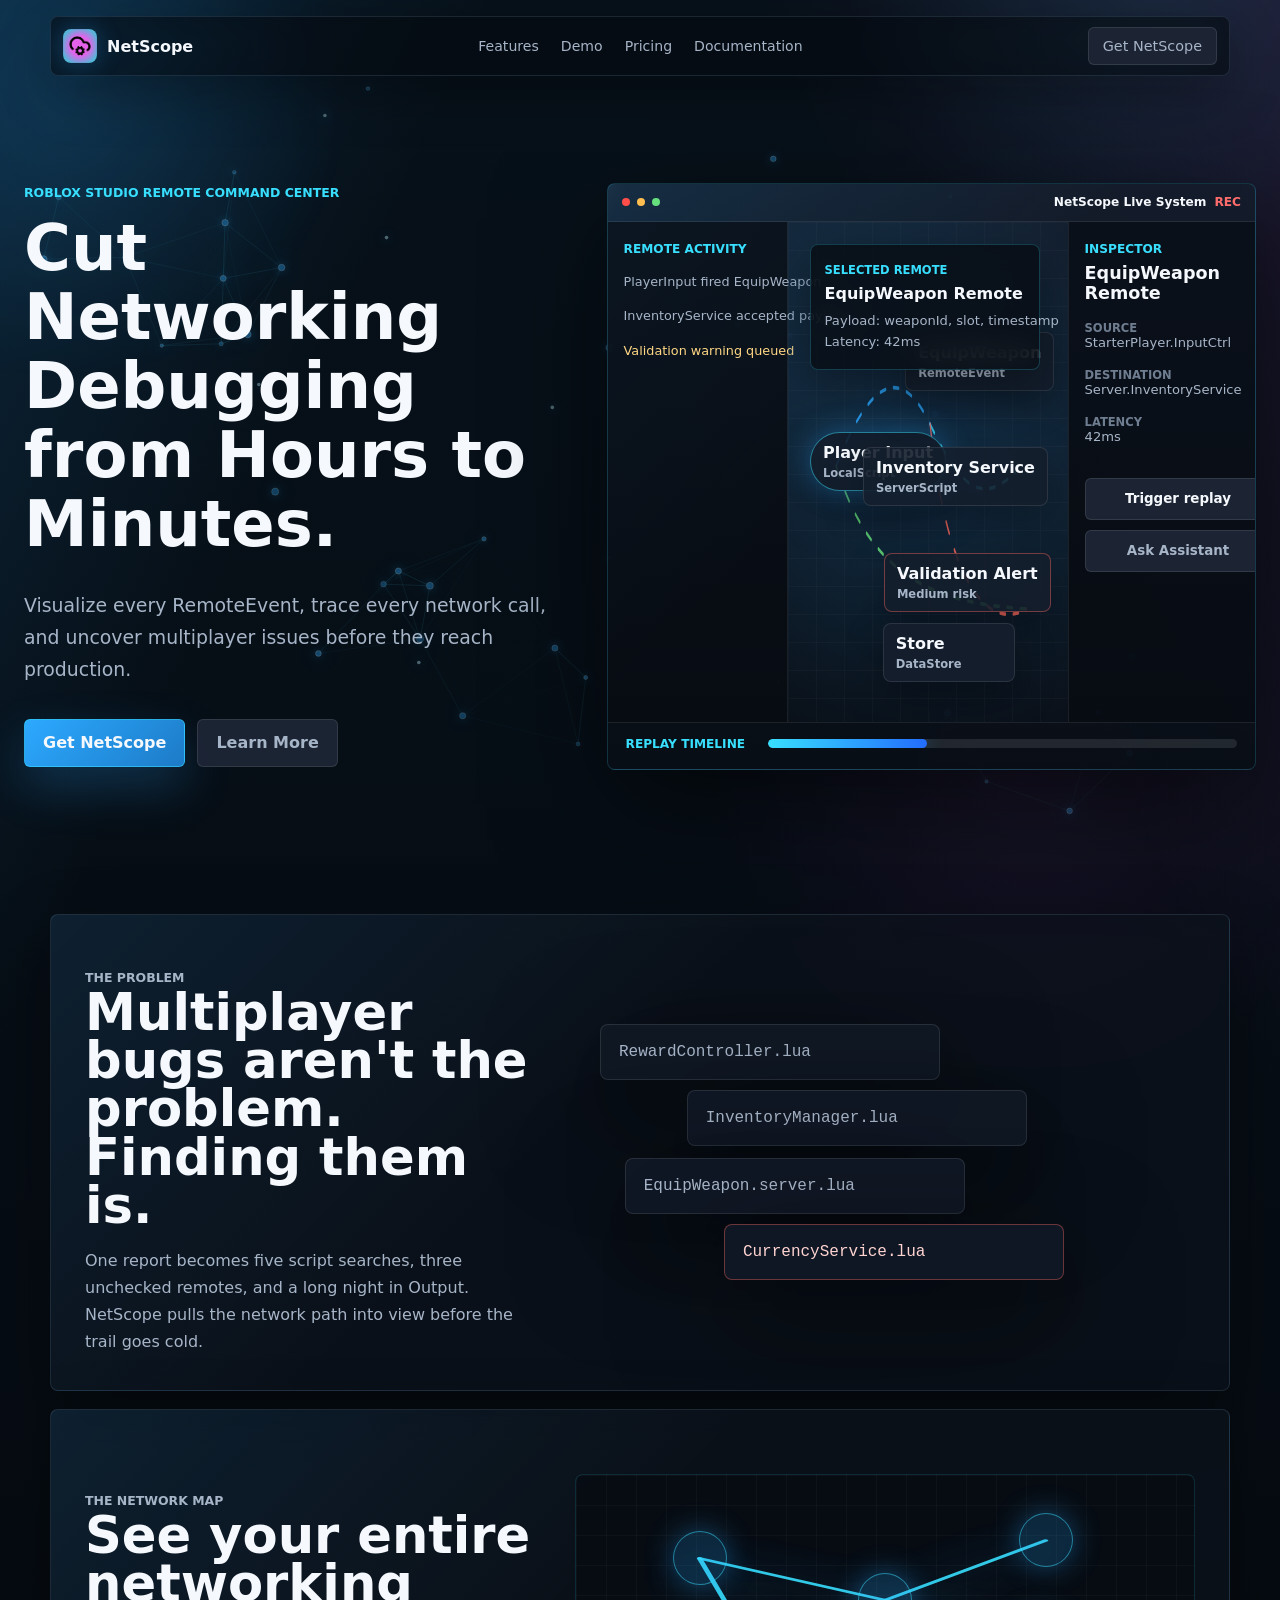
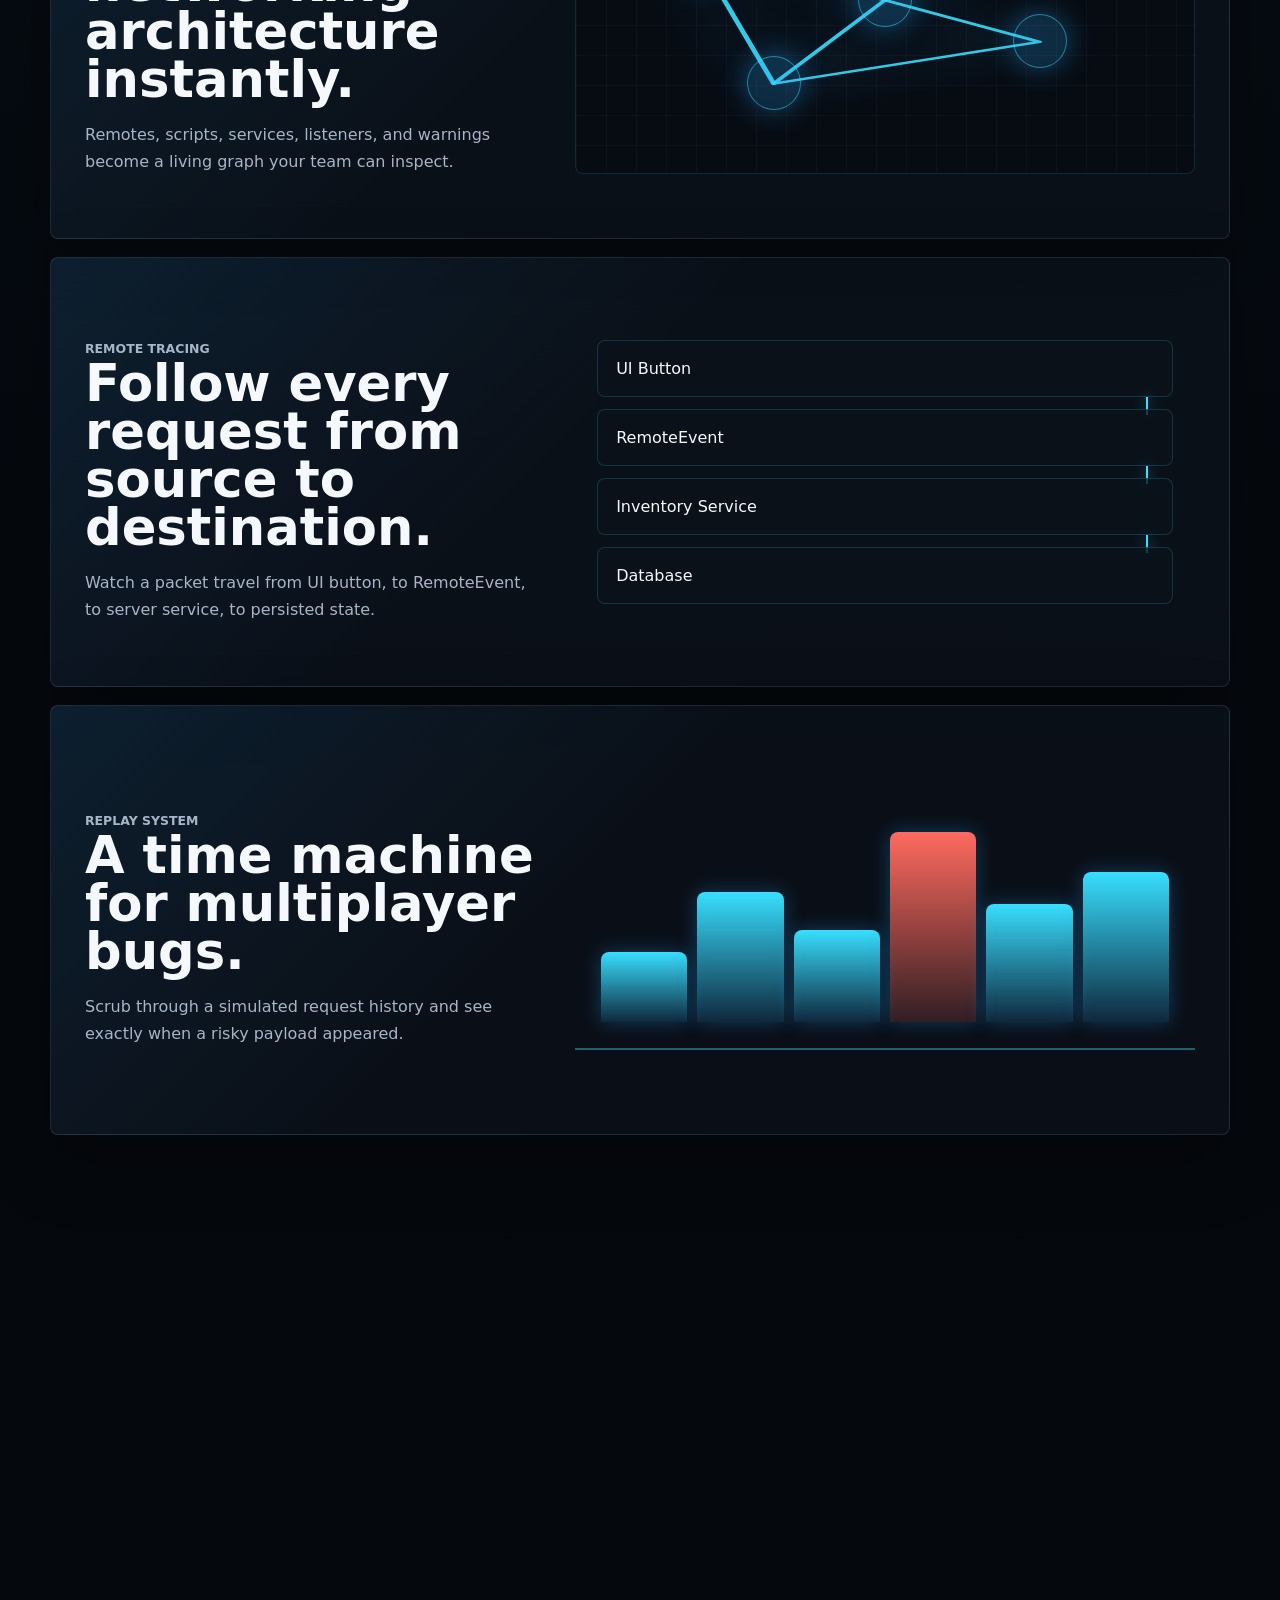
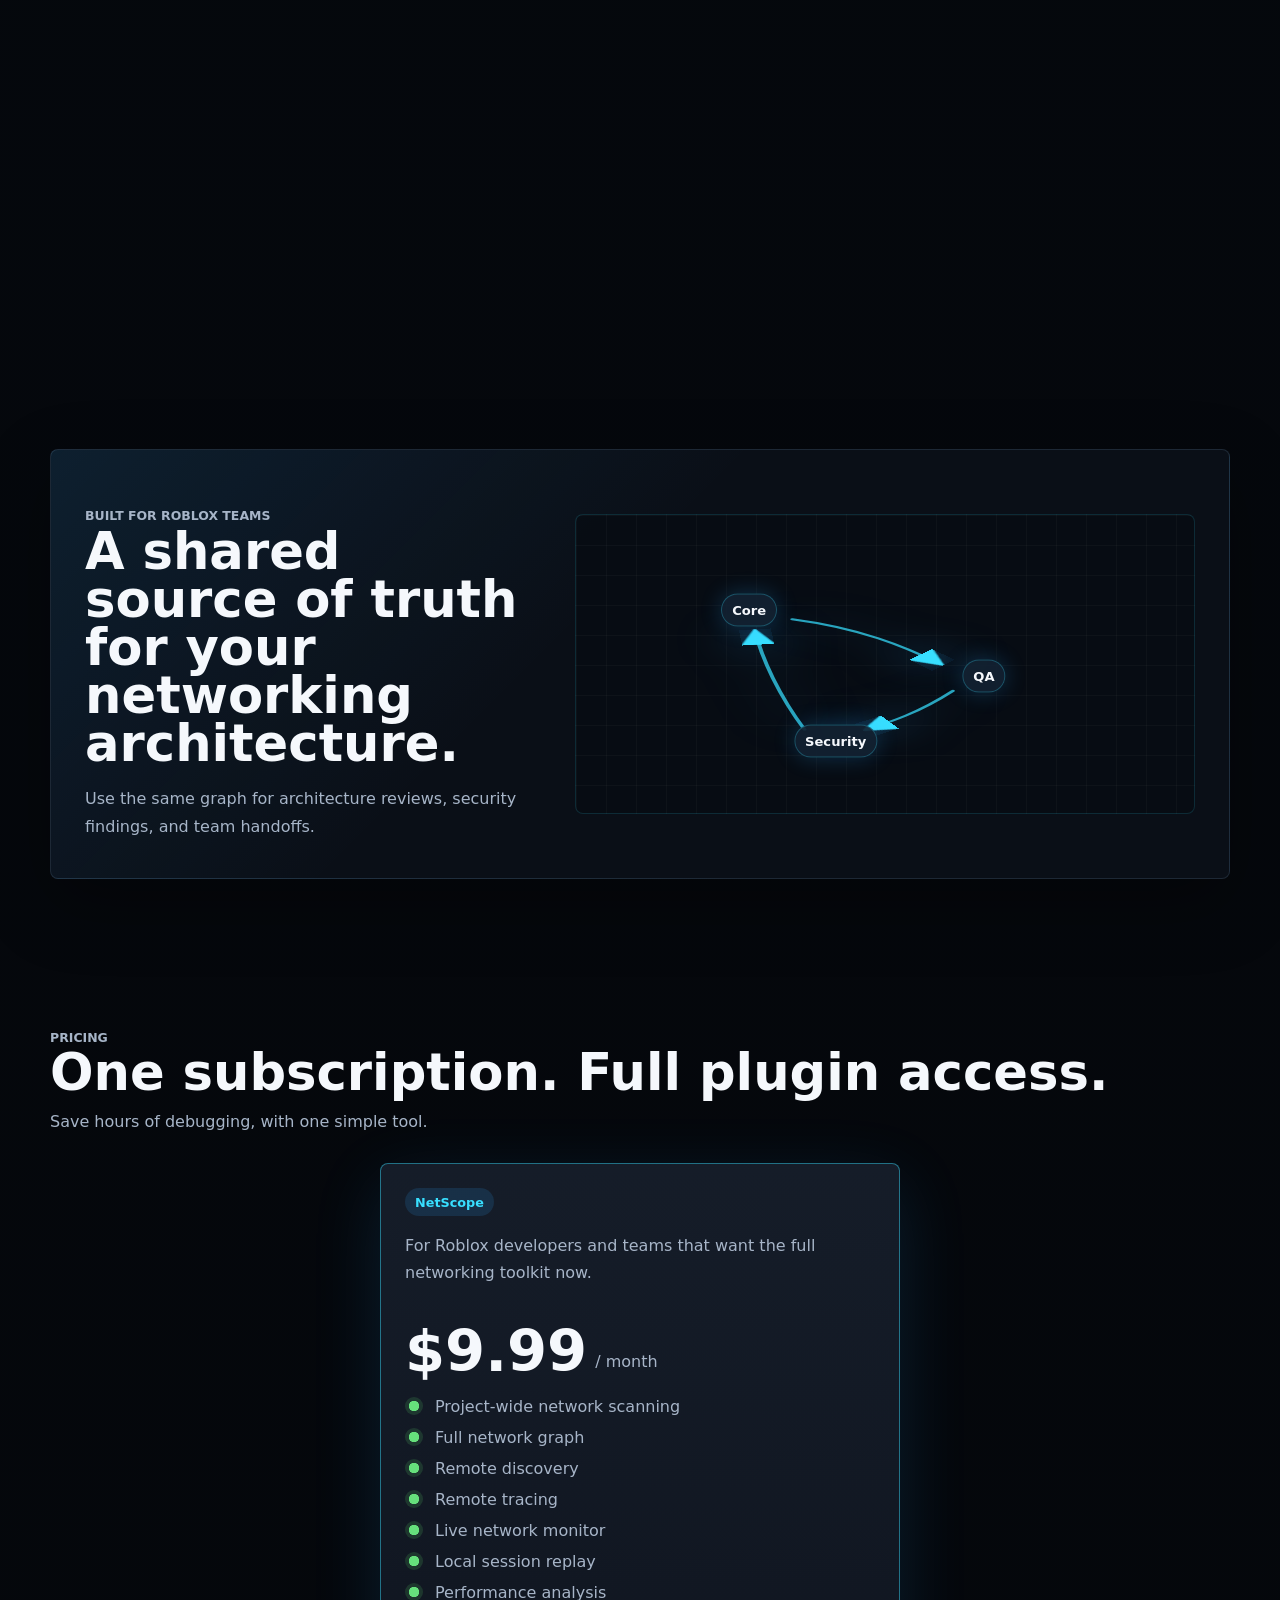
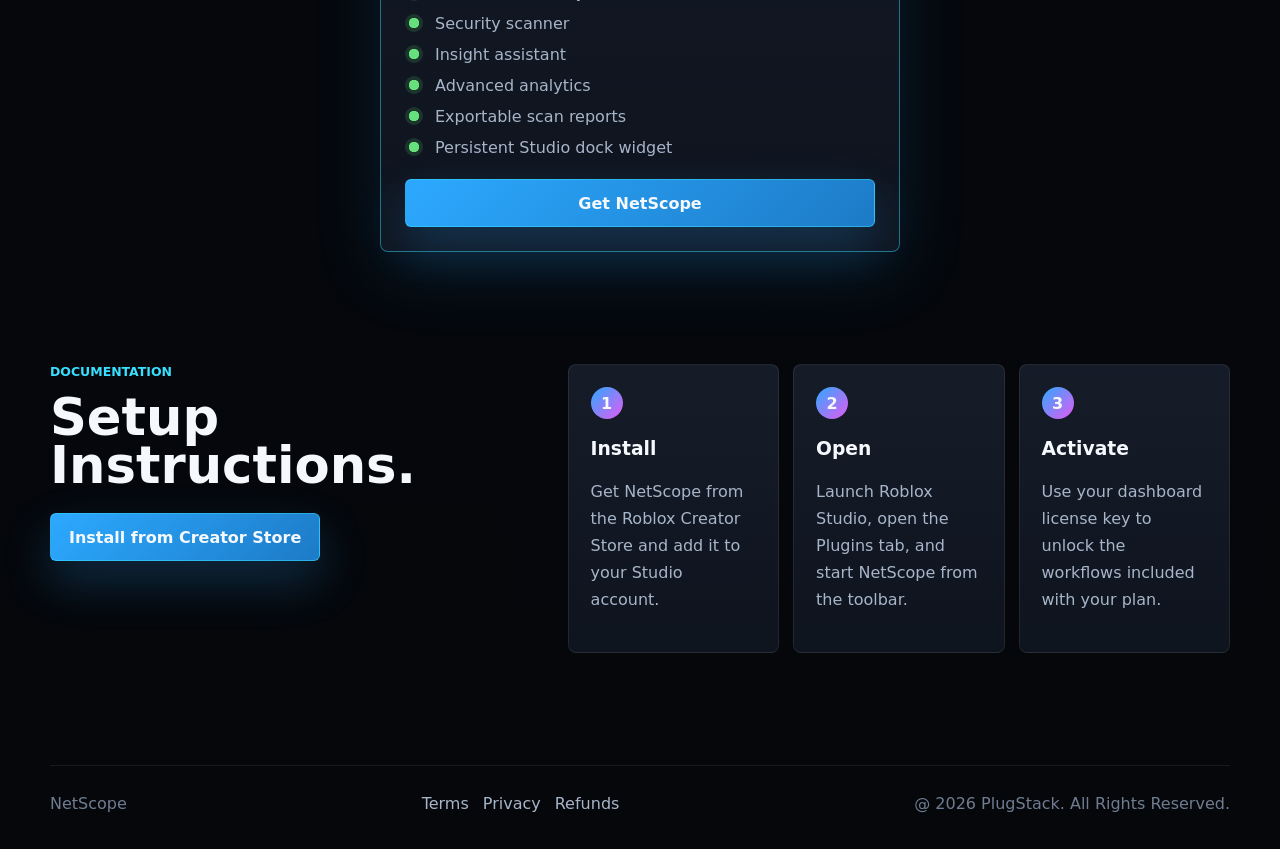
==== index.html @ fce2c86b "Optimize showcase pricing and animation" ====
<!doctype html>
<html lang="en">
  <head>
    <meta charset="utf-8" />
    <meta name="viewport" content="width=device-width, initial-scale=1" />
    <title>NetScope | Roblox Networking IDE</title>
    <meta
      name="description"
      content="NetScope is a Roblox Studio networking IDE for graphing remotes, tracing call flow, reviewing security warnings, and monitoring live network behavior."
    />
    <meta property="og:title" content="NetScope | Roblox Networking IDE" />
    <meta property="og:description" content="Visualize, debug, secure, and optimize Roblox multiplayer networking." />
    <meta property="og:image" content="assets/graph.jpg" />
    <link rel="icon" type="image/png" href="assets/netscope-logo.png" />
    <link rel="stylesheet" href="styles.css?v=1.3.0" />
  </head>
  <body>
    <canvas class="network-field" data-network-field aria-hidden="true"></canvas>

    <header class="site-header" id="top">
      <a class="brand" href="#top" aria-label="NetScope home">
        <img class="brand-logo" src="assets/netscope-logo.png" alt="" />
        <span>NetScope</span>
      </a>
      <nav class="nav" aria-label="Primary navigation">
        <a href="#features">Features</a>
        <a href="#demo">Demo</a>
        <a href="#pricing">Pricing</a>
        <a href="#deploy">Documentation</a>
      </nav>
      <a class="nav-cta" href="#pricing">Get NetScope</a>
    </header>

    <main>
      <section class="hero section-shell" id="demo">
        <div class="hero-copy">
          <p class="eyebrow">Roblox Studio remote command center</p>
          <h1>Cut Networking Debugging from Hours to Minutes.</h1>
          <p class="hero-text">
            Visualize every RemoteEvent, trace every network call, and uncover multiplayer issues before they reach
            production.
          </p>
          <div class="hero-actions">
            <a class="button primary magnetic" href="#pricing">Get NetScope</a>
            <a class="button secondary magnetic" href="#features">Learn More</a>
          </div>
        </div>

        <div class="command-deck" id="interactive-demo" aria-label="Interactive NetScope product demo">
          <div class="deck-top">
            <div class="window-dots" aria-hidden="true"><span></span><span></span><span></span></div>
            <strong>NetScope Live System</strong>
            <span class="rec-light">REC</span>
          </div>

          <div class="demo-layout">
            <aside class="activity-feed">
              <span>Remote activity</span>
              <p data-feed-line>PlayerInput fired EquipWeapon</p>
              <p>InventoryService accepted payload</p>
              <p class="warning-line">Validation warning queued</p>
            </aside>

            <div class="demo-graph" data-demo-graph>
              <svg class="demo-lines" viewBox="0 0 640 420" preserveAspectRatio="none" aria-hidden="true">
                <path class="line line-blue" data-line="input" d="M110 205 C190 130 260 120 325 170" />
                <path class="line line-cyan" data-line="service" d="M325 170 C390 220 440 240 520 210" />
                <path class="line line-red" data-line="security" d="M325 170 C360 300 455 345 545 325" />
                <path class="line line-green" data-line="database" d="M110 205 C190 300 340 320 545 325" />
              </svg>

              <button class="graph-node node-player active" type="button" data-node="Player Input">
                Player Input
                <small>LocalScript</small>
              </button>
              <button class="graph-node node-remote" type="button" data-node="EquipWeapon Remote">
                EquipWeapon
                <small>RemoteEvent</small>
              </button>
              <button class="graph-node node-service" type="button" data-node="Inventory Service">
                Inventory Service
                <small>ServerScript</small>
              </button>
              <button class="graph-node node-security" type="button" data-node="Validation Alert">
                Validation Alert
                <small>Medium risk</small>
              </button>
              <button class="graph-node node-data" type="button" data-node="DataStore">
                Store
                <small>DataStore</small>
              </button>

              <div class="node-tooltip" data-node-tooltip>
                <span>Selected remote</span>
                <strong>EquipWeapon Remote</strong>
                <p>Payload: weaponId, slot, timestamp</p>
                <p>Latency: 42ms</p>
              </div>
            </div>

            <aside class="inspect-panel">
              <span>Inspector</span>
              <h2 data-inspect-title>EquipWeapon Remote</h2>
              <dl>
                <div>
                  <dt>Source</dt>
                  <dd data-inspect-source>StarterPlayer.InputCtrl</dd>
                </div>
                <div>
                  <dt>Destination</dt>
                  <dd data-inspect-destination>Server.InventoryService</dd>
                </div>
                <div>
                  <dt>Latency</dt>
                  <dd data-inspect-latency>42ms</dd>
                </div>
              </dl>
              <button class="mini-button" type="button" data-replay>Trigger replay</button>
              <button class="mini-button ghost" type="button" data-assistant>Ask Assistant</button>
            </aside>
          </div>

          <div class="replay-strip">
            <span>Replay timeline</span>
            <div class="timeline-track"><i data-replay-head></i></div>
          </div>
        </div>
      </section>

      <section class="story section-shell" id="features">
        <article class="story-card problem">
          <div class="story-copy">
            <p class="eyebrow">The problem</p>
            <h2>Multiplayer bugs aren't the problem. Finding them is.</h2>
            <p>
              One report becomes five script searches, three unchecked remotes, and a long night in Output. NetScope
              pulls the network path into view before the trail goes cold.
            </p>
          </div>
          <div class="code-stack" aria-hidden="true">
            <span>RewardController.lua</span>
            <span>InventoryManager.lua</span>
            <span>EquipWeapon.server.lua</span>
            <span>CurrencyService.lua</span>
          </div>
        </article>

        <article class="story-card map">
          <div class="story-copy">
            <p class="eyebrow">The network map</p>
            <h2>See your entire networking architecture instantly.</h2>
            <p>Remotes, scripts, services, listeners, and warnings become a living graph your team can inspect.</p>
          </div>
          <div class="mini-map" aria-hidden="true">
            <svg class="map-links" viewBox="0 0 100 100" preserveAspectRatio="none">
              <path d="M20 28 L50 42 L76 22" />
              <path d="M50 42 L75 56 L32 70 Z" />
              <path d="M20 28 L32 70" />
            </svg>
            <span class="map-node a"></span>
            <span class="map-node b"></span>
            <span class="map-node c"></span>
            <span class="map-node d"></span>
            <span class="map-node e"></span>
          </div>
        </article>

        <article class="story-card trace">
          <div class="story-copy">
            <p class="eyebrow">Remote tracing</p>
            <h2>Follow every request from source to destination.</h2>
            <p>Watch a packet travel from UI button, to RemoteEvent, to server service, to persisted state.</p>
          </div>
          <div class="packet-route" aria-hidden="true">
            <span>UI Button</span>
            <span>RemoteEvent</span>
            <span>Inventory Service</span>
            <span>Database</span>
          </div>
        </article>

        <article class="story-card replay">
          <div class="story-copy">
            <p class="eyebrow">Replay system</p>
            <h2>A time machine for multiplayer bugs.</h2>
            <p>Scrub through a simulated request history and see exactly when a risky payload appeared.</p>
          </div>
          <div class="cinematic-timeline" aria-hidden="true">
            <i></i><i></i><i></i><i></i><i></i><i></i>
          </div>
        </article>

        <article class="story-card security">
          <div class="story-copy">
            <p class="eyebrow">Security scanner</p>
            <h2>Catch networking vulnerabilities before exploiters do.</h2>
            <p>Surface missing validation, remote spam, and client-authoritative changes while the code is still fresh.</p>
          </div>
          <div class="threat-list">
            <span>Missing validation</span>
            <span>Remote spam</span>
            <span>Client-authoritative change</span>
          </div>
        </article>

        <article class="story-card assistant">
          <div class="story-copy">
            <p class="eyebrow">Insight assistant</p>
            <h2>Ask questions. Get answers instantly.</h2>
            <p>Query the graph for ownership, risk, and currency paths without manually opening every script.</p>
          </div>
          <div class="assistant-panel">
            <span>Where is player currency modified?</span>
            <p>EconomyService and AwardDailyBonus are the primary mutation paths.</p>
          </div>
        </article>

        <article class="story-card team">
          <div class="story-copy">
            <p class="eyebrow">Built for Roblox teams</p>
            <h2>A shared source of truth for your networking architecture.</h2>
            <p>Use the same graph for architecture reviews, security findings, and team handoffs.</p>
          </div>
          <div class="cursor-board" aria-hidden="true">
            <svg class="team-links" viewBox="0 0 100 100" preserveAspectRatio="none">
              <defs>
                <marker id="team-arrow" markerWidth="8" markerHeight="8" refX="7" refY="4" orient="auto">
                  <path d="M0 0 L8 4 L0 8 Z"></path>
                </marker>
              </defs>
              <path d="M35 35 C46 38 53 44 59 50" />
              <path d="M61 59 C55 67 50 70 47 72" />
              <path d="M37 72 C33 61 30 48 29 39" />
            </svg>
            <span class="cursor one">Core</span>
            <span class="cursor two">QA</span>
            <span class="cursor three">Security</span>
          </div>
        </article>
      </section>

      <section class="section-shell pricing-section" id="pricing">
        <div class="section-heading pricing-heading">
          <div>
            <p class="eyebrow">Pricing</p>
            <h2>One subscription. Full plugin access.</h2>
            <p>Save hours of debugging, with one simple tool.</p>
          </div>
        </div>

        <div class="pricing-grid phase-one-pricing">
          <article class="price-card highlighted">
            <div class="price-top">
              <span class="plan-label">NetScope</span>
              <p>For Roblox developers and teams that want the full networking toolkit now.</p>
            </div>
            <div class="price">
              <strong>$9.99</strong>
              <span class="price-period">/ month</span>
            </div>
            <ul>
              <li>Project-wide network scanning</li>
              <li>Full network graph</li>
              <li>Remote discovery</li>
              <li>Remote tracing</li>
              <li>Live network monitor</li>
              <li>Local session replay</li>
              <li>Performance analysis</li>
              <li>Security scanner</li>
              <li>Insight assistant</li>
              <li>Advanced analytics</li>
              <li>Exportable scan reports</li>
              <li>Persistent Studio dock widget</li>
            </ul>
            <a class="button primary price-cta" href="https://netscopedashboard.online/?plan=pro">Get NetScope</a>
          </article>
        </div>

      </section>

      <section class="section-shell deploy" id="deploy">
        <div>
          <p class="eyebrow">Documentation</p>
          <h2>Setup Instructions.</h2>
          <a class="button primary deploy-cta" href="https://create.roblox.com/store/asset/134158903845202/NetScope-RemoteEvent-Visualizer-Debugging-Tool">Install from Creator Store</a>
        </div>
        <div class="deploy-steps">
          <article>
            <span>1</span>
            <h3>Install</h3>
            <p>Get NetScope from the Roblox Creator Store and add it to your Studio account.</p>
          </article>
          <article>
            <span>2</span>
            <h3>Open</h3>
            <p>Launch Roblox Studio, open the Plugins tab, and start NetScope from the toolbar.</p>
          </article>
          <article>
            <span>3</span>
            <h3>Activate</h3>
            <p>Use your dashboard license key to unlock the workflows included with your plan.</p>
          </article>
        </div>
      </section>
    </main>

    <footer class="footer">
      <span>NetScope</span>
      <nav class="footer-links" aria-label="Legal links">
        <a href="terms.html">Terms</a>
        <a href="privacy.html">Privacy</a>
        <a href="refund.html">Refunds</a>
      </nav>
      <span>@ 2026 PlugStack. All Rights Reserved.</span>
    </footer>

    <script src="script.js?v=1.3.0"></script>
  </body>
</html>
---- styles.css ----
:root {
  --bg: #05080d;
  --bg-2: #090e16;
  --panel: rgba(16, 23, 34, 0.72);
  --panel-strong: rgba(22, 31, 46, 0.92);
  --line: rgba(120, 153, 190, 0.18);
  --text: #f5f8fc;
  --muted: #a7b5c8;
  --faint: #6f7d91;
  --accent: #2ca9ff;
  --cyan: #38dfff;
  --blue: #236dff;
  --pink: #e45af2;
  --green: #66e07c;
  --warning: #ffbe4f;
  --danger: #ff4d4a;
  --shadow: 0 34px 110px rgba(0, 0, 0, 0.54);
}

* {
  box-sizing: border-box;
}

html {
  scroll-behavior: smooth;
}

body {
  position: relative;
  isolation: isolate;
  margin: 0;
  min-width: 320px;
  overflow-x: hidden;
  background:
    linear-gradient(115deg, rgba(44, 169, 255, 0.14), transparent 28rem),
    linear-gradient(245deg, rgba(228, 90, 242, 0.10), transparent 30rem),
    linear-gradient(180deg, #07111a 0%, var(--bg) 42%, #05070b 100%);
  color: var(--text);
  font-family: Inter, ui-sans-serif, system-ui, -apple-system, BlinkMacSystemFont, "Segoe UI", sans-serif;
}

body::before {
  position: fixed;
  inset: -20%;
  z-index: 0;
  pointer-events: none;
  content: "";
  background:
    radial-gradient(circle at 18% 22%, rgba(44, 169, 255, 0.20), transparent 18rem),
    radial-gradient(circle at 78% 12%, rgba(56, 223, 255, 0.12), transparent 20rem),
    radial-gradient(circle at 72% 76%, rgba(228, 90, 242, 0.10), transparent 22rem);
  opacity: 0.78;
  transform: translate3d(0, 0, 0);
  animation: ambientDrift 18s ease-in-out infinite alternate;
}

.network-field {
  position: fixed;
  inset: 0;
  z-index: 0;
  width: 100%;
  height: 100%;
  opacity: 0.52;
  mix-blend-mode: screen;
  pointer-events: none;
  filter: drop-shadow(0 0 10px rgba(56, 223, 255, 0.22));
}

img {
  display: block;
  max-width: 100%;
}

a {
  color: inherit;
  text-decoration: none;
}

button {
  font: inherit;
}

.site-header {
  position: sticky;
  top: 0;
  z-index: 20;
  display: flex;
  align-items: center;
  justify-content: space-between;
  gap: clamp(0.7rem, 1.8vw, 1.25rem);
  width: min(1180px, calc(100% - 32px));
  margin: 16px auto 0;
  padding: 10px 12px;
  border: 1px solid var(--line);
  border-radius: 8px;
  background: rgba(6, 10, 16, 0.64);
  box-shadow: 0 18px 52px rgba(0, 0, 0, 0.32);
  backdrop-filter: blur(20px);
}

.site-header,
main,
.footer {
  position: relative;
  z-index: 1;
}

.brand,
.nav {
  display: flex;
  align-items: center;
}

.brand {
  flex: 0 0 auto;
  gap: 10px;
  font-weight: 900;
  white-space: nowrap;
}

.brand-logo {
  width: 34px;
  height: 34px;
  border-radius: 8px;
  box-shadow: 0 0 24px rgba(44, 169, 255, 0.28);
}

.nav {
  flex: 0 1 auto;
  justify-content: center;
  min-width: 0;
  gap: clamp(12px, 2vw, 22px);
  color: var(--muted);
  font-size: 0.88rem;
}

.nav a,
.nav-cta {
  white-space: nowrap;
}

.nav a,
.nav-cta,
.button,
.billing-toggle button,
.mini-button {
  transition: border-color 180ms ease, color 180ms ease, background 180ms ease, transform 180ms ease, box-shadow 180ms ease;
}

.nav a:hover,
.nav-cta:hover {
  color: var(--text);
}

.nav-cta,
.button,
.billing-toggle button,
.mini-button {
  border: 1px solid rgba(255, 255, 255, 0.10);
  border-radius: 6px;
  background: rgba(32, 40, 56, 0.86);
  color: var(--text);
}

.nav-cta {
  flex: 0 0 auto;
  padding: 10px 14px;
  color: var(--muted);
  font-size: 0.9rem;
}

.section-shell {
  width: min(1180px, calc(100% - 32px));
  margin: 0 auto;
}

.hero.section-shell {
  width: min(1440px, calc(100% - 48px));
}

.hero {
  display: grid;
  grid-template-columns: minmax(520px, 0.9fr) minmax(640px, 1.1fr);
  gap: clamp(34px, 4vw, 72px);
  align-items: center;
  min-height: calc(100vh - 80px);
  padding: 62px 0 82px;
}

.hero-copy {
  min-width: 0;
  max-width: 620px;
}

.eyebrow {
  margin: 0 0 14px;
  color: var(--cyan);
  font-size: 0.78rem;
  font-weight: 900;
  letter-spacing: 0;
  text-transform: uppercase;
}

.hero-copy h1,
.section-heading h2,
.story-card h2,
.deploy h2 {
  margin: 0;
  font-size: clamp(2.4rem, 5vw, 5rem);
  line-height: 0.94;
  letter-spacing: 0;
  overflow-wrap: break-word;
}

.story-card h2,
.deploy h2,
.section-heading h2 {
  font-size: clamp(2rem, 4vw, 3.8rem);
}

.hero-text,
.story-copy p,
.price-top p,
.deploy-steps p {
  color: var(--muted);
  line-height: 1.7;
  overflow-wrap: break-word;
}

.hero-text {
  max-width: 620px;
  margin: 24px 0 0;
  font-size: clamp(1rem, 2vw, 1.18rem);
}

.hero-actions {
  display: flex;
  flex-wrap: wrap;
  gap: 12px;
  margin-top: 34px;
}

.button {
  display: inline-flex;
  align-items: center;
  justify-content: center;
  min-height: 48px;
  padding: 0 18px;
  font-weight: 900;
}

.button.primary {
  border-color: rgba(56, 223, 255, 0.48);
  background: linear-gradient(135deg, var(--accent), #1d7bc7);
  box-shadow: 0 20px 48px rgba(44, 169, 255, 0.24);
}

.button.secondary {
  color: var(--muted);
}

.button:hover,
.billing-toggle button:hover,
.mini-button:hover {
  transform: translateY(-1px);
  border-color: rgba(56, 223, 255, 0.36);
  box-shadow: 0 16px 34px rgba(44, 169, 255, 0.14);
}

.command-deck {
  position: relative;
  min-width: 0;
  overflow: hidden;
  border: 1px solid rgba(56, 223, 255, 0.18);
  border-radius: 8px;
  background:
    linear-gradient(135deg, rgba(44, 169, 255, 0.12), transparent 42%),
    linear-gradient(180deg, rgba(20, 29, 43, 0.92), rgba(9, 14, 22, 0.92));
  box-shadow: var(--shadow);
}

.command-deck::after {
  position: absolute;
  inset: 0;
  pointer-events: none;
  content: "";
  background: linear-gradient(115deg, transparent 0 38%, rgba(255, 255, 255, 0.06) 44%, transparent 52% 100%);
  transform: translateX(-70%);
  animation: glassSweep 14s ease-in-out infinite;
}

.deck-top {
  display: flex;
  align-items: center;
  gap: 8px;
  min-height: 38px;
  padding: 0 14px;
  border-bottom: 1px solid rgba(255, 255, 255, 0.08);
  color: var(--muted);
  font-size: 0.76rem;
}

.window-dots {
  display: flex;
  gap: 7px;
}

.window-dots span,
.window-dots span {
  width: 8px;
  height: 8px;
  border-radius: 50%;
  background: var(--danger);
}

.window-dots span:nth-child(2),
.window-dots span:nth-child(2) {
  background: var(--warning);
}

.window-dots span:nth-child(3),
.window-dots span:nth-child(3) {
  background: var(--green);
}

.deck-top strong {
  margin-left: auto;
  color: var(--text);
}

.rec-light {
  color: #ff6c6c;
  font-weight: 900;
}

.demo-layout {
  display: grid;
  grid-template-columns: minmax(180px, 0.28fr) minmax(280px, 1fr) minmax(220px, 0.34fr);
  min-height: 500px;
}

.activity-feed,
.inspect-panel {
  padding: 16px;
  background: rgba(7, 11, 18, 0.64);
}

.activity-feed {
  border-right: 1px solid rgba(255, 255, 255, 0.08);
}

.inspect-panel {
  min-width: 0;
  overflow: hidden;
  border-left: 1px solid rgba(255, 255, 255, 0.08);
}

.activity-feed span,
.inspect-panel span,
.replay-strip span {
  color: var(--cyan);
  font-size: 0.76rem;
  font-weight: 900;
  text-transform: uppercase;
}

.activity-feed p {
  margin: 16px 0 0;
  color: var(--muted);
  font-size: 0.80rem;
  line-height: 1.45;
  white-space: nowrap;
}

.activity-feed .warning-line {
  color: #ffd784;
}

.demo-graph {
  position: relative;
  min-height: 500px;
  overflow: hidden;
  background:
    linear-gradient(rgba(255, 255, 255, 0.025) 1px, transparent 1px),
    linear-gradient(90deg, rgba(255, 255, 255, 0.025) 1px, transparent 1px),
    radial-gradient(circle at 48% 45%, rgba(44, 169, 255, 0.18), transparent 20rem);
  background-size: 28px 28px, 28px 28px, auto;
}

.demo-lines {
  position: absolute;
  inset: 0;
  width: 100%;
  height: 100%;
}

.line {
  fill: none;
  stroke-width: 3;
  stroke-linecap: round;
  stroke-dasharray: 12 18;
  animation: pulseRoute 5.6s linear infinite;
  opacity: 0.88;
}

.line-blue {
  stroke: var(--accent);
}

.line-cyan {
  stroke: var(--cyan);
  animation-delay: -0.6s;
}

.line-red {
  stroke: #ff6a5f;
  animation-delay: -1s;
}

.line-green {
  stroke: var(--green);
  animation-delay: -1.4s;
}

.graph-node {
  position: absolute;
  display: grid;
  gap: 4px;
  width: max-content;
  min-width: 132px;
  max-width: min(210px, calc(100% - 24px));
  min-height: 58px;
  padding: 10px 12px;
  border: 1px solid rgba(255, 255, 255, 0.10);
  border-radius: 8px;
  background: rgba(21, 30, 45, 0.90);
  box-shadow: 0 16px 40px rgba(0, 0, 0, 0.30);
  color: var(--text);
  cursor: grab;
  font-weight: 900;
  text-align: left;
  white-space: nowrap;
}

.graph-node small {
  color: var(--muted);
  font-size: 0.72rem;
  font-weight: 800;
}

.graph-node.active,
.graph-node:hover {
  border-color: rgba(56, 223, 255, 0.52);
  box-shadow:
    0 0 28px rgba(44, 169, 255, 0.36),
    0 18px 48px rgba(0, 0, 0, 0.35);
}

.node-player {
  top: 42%;
  left: 8%;
  border-radius: 999px;
}

.node-remote {
  top: 22%;
  left: 42%;
}

.node-service {
  top: 45%;
  right: 7%;
}

.node-security {
  right: 6%;
  bottom: 22%;
  border-color: rgba(255, 106, 95, 0.42);
}

.node-data {
  left: 34%;
  bottom: 8%;
}

.node-tooltip {
  position: absolute;
  top: 22px;
  left: 22px;
  width: min(230px, calc(100% - 44px));
  padding: 14px;
  border: 1px solid rgba(56, 223, 255, 0.22);
  border-radius: 8px;
  background: rgba(8, 13, 20, 0.82);
  box-shadow: 0 18px 48px rgba(0, 0, 0, 0.38);
  backdrop-filter: blur(14px);
}

.node-tooltip span {
  color: var(--cyan);
  font-size: 0.72rem;
  font-weight: 900;
  text-transform: uppercase;
}

.node-tooltip strong,
.inspect-panel h2 {
  display: block;
  margin: 6px 0 10px;
}

.node-tooltip p,
.inspect-panel dd {
  margin: 0 0 6px;
  color: var(--muted);
  font-size: 0.82rem;
  overflow-wrap: normal;
  white-space: nowrap;
}

.inspect-panel h2 {
  font-size: 1.1rem;
}

.inspect-panel dl {
  display: grid;
  gap: 12px;
  margin: 18px 0;
}

.inspect-panel dt {
  color: var(--faint);
  font-size: 0.72rem;
  font-weight: 900;
  text-transform: uppercase;
}

.mini-button {
  width: 100%;
  max-width: 100%;
  min-height: 42px;
  margin-top: 10px;
  padding: 0 12px;
  cursor: pointer;
  font-size: 0.84rem;
  font-weight: 900;
  white-space: nowrap;
}

.mini-button.ghost {
  color: var(--muted);
}

.replay-strip {
  display: grid;
  grid-template-columns: 130px 1fr;
  gap: 12px;
  align-items: center;
  padding: 14px 18px 18px;
  border-top: 1px solid rgba(255, 255, 255, 0.08);
}

.timeline-track {
  position: relative;
  height: 9px;
  overflow: hidden;
  border-radius: 999px;
  background: rgba(255, 255, 255, 0.10);
}

.timeline-track i {
  position: absolute;
  top: 0;
  bottom: 0;
  left: 0;
  width: 34%;
  border-radius: inherit;
  background: linear-gradient(90deg, var(--cyan), var(--blue));
  box-shadow: 0 0 18px rgba(44, 169, 255, 0.40);
  animation: replaySweep 7s ease-in-out infinite;
}

.story {
  display: grid;
  gap: 18px;
  padding: 18px 0 118px;
}

.js-enabled .story-card,
.js-enabled .price-card,
.js-enabled .deploy-steps article {
  opacity: 0;
  transform: translateY(22px);
  transition: opacity 520ms ease, transform 520ms ease;
}

.js-enabled .story-card.revealed,
.js-enabled .price-card.revealed,
.js-enabled .deploy-steps article.revealed {
  opacity: 1;
  transform: translateY(0);
}

.story-card {
  position: relative;
  display: grid;
  grid-template-columns: minmax(0, 0.85fr) minmax(320px, 1.15fr);
  gap: 32px;
  align-items: center;
  min-height: 430px;
  overflow: hidden;
  padding: 34px;
  border: 1px solid var(--line);
  border-radius: 8px;
  background:
    linear-gradient(135deg, rgba(44, 169, 255, 0.10), transparent 44%),
    rgba(12, 18, 28, 0.78);
  box-shadow: 0 24px 70px rgba(0, 0, 0, 0.32);
  backdrop-filter: blur(12px);
}

.story-card::before {
  position: absolute;
  inset: 0;
  pointer-events: none;
  content: "";
  background: linear-gradient(90deg, transparent, rgba(56, 223, 255, 0.08), transparent);
  transform: translateX(-120%);
  animation: glassSweep 9s ease-in-out infinite;
}

.story-copy {
  position: relative;
  z-index: 2;
}

.story-copy p {
  max-width: 560px;
  margin: 18px 0 0;
}

.code-stack {
  position: relative;
  min-height: 280px;
}

.code-stack span {
  position: absolute;
  display: block;
  width: min(340px, 80%);
  padding: 18px;
  border: 1px solid rgba(255, 255, 255, 0.10);
  border-radius: 8px;
  background: rgba(18, 26, 38, 0.92);
  box-shadow: var(--shadow);
  color: var(--muted);
  font-family: "Cascadia Mono", Consolas, monospace;
}

.code-stack span:nth-child(1) {
  top: 12px;
  left: 4%;
}

.code-stack span:nth-child(2) {
  top: 78px;
  left: 18%;
}

.code-stack span:nth-child(3) {
  top: 146px;
  left: 8%;
}

.code-stack span:nth-child(4) {
  top: 212px;
  left: 24%;
  border-color: rgba(255, 106, 95, 0.38);
  color: #ffd4d1;
}

.mini-map,
.cursor-board {
  position: relative;
  min-height: 300px;
  border: 1px solid rgba(56, 223, 255, 0.15);
  border-radius: 8px;
  background:
    linear-gradient(rgba(255, 255, 255, 0.026) 1px, transparent 1px),
    linear-gradient(90deg, rgba(255, 255, 255, 0.026) 1px, transparent 1px),
    rgba(7, 12, 19, 0.76);
  background-size: 30px 30px;
}

.map-links,
.team-links {
  position: absolute;
  inset: 0;
  z-index: 0;
  width: 100%;
  height: 100%;
  overflow: visible;
  pointer-events: none;
}

.hero-copy h1 {
  padding-bottom: 0.08em;
  line-height: 1.08;
  overflow-wrap: normal;
  word-break: normal;
}

.map-links path,
.team-links path {
  fill: none;
  stroke-linecap: round;
  stroke-linejoin: round;
}

.map-links path {
  stroke: var(--cyan);
  stroke-width: 0.85;
  filter: drop-shadow(0 0 6px rgba(44, 169, 255, 0.72));
  opacity: 0.9;
}

.map-node {
  position: absolute;
  transform: translate(-50%, -50%);
  width: 54px;
  height: 54px;
  border-radius: 50%;
  background: rgba(44, 169, 255, 0.18);
  border: 1px solid rgba(56, 223, 255, 0.50);
  box-shadow: 0 0 28px rgba(44, 169, 255, 0.38);
}

.map-node.a { top: 28%; left: 20%; }
.map-node.b { top: 42%; left: 50%; }
.map-node.c { top: 70%; left: 32%; }
.map-node.d { top: 56%; left: 75%; }
.map-node.e { top: 22%; left: 76%; }

.packet-route {
  display: grid;
  gap: 12px;
  padding: 22px;
}

.packet-route span {
  position: relative;
  padding: 18px;
  border: 1px solid rgba(56, 223, 255, 0.18);
  border-radius: 8px;
  background: rgba(11, 18, 28, 0.78);
}

.packet-route span::after {
  position: absolute;
  right: 24px;
  bottom: -19px;
  width: 2px;
  height: 18px;
  content: "";
  background: var(--cyan);
  box-shadow: 0 0 14px rgba(56, 223, 255, 0.7);
}

.packet-route span:last-child::after {
  display: none;
}

.cinematic-timeline {
  display: grid;
  grid-template-columns: repeat(6, 1fr);
  gap: 10px;
  align-items: end;
  min-height: 260px;
  padding: 26px;
  border-bottom: 2px solid rgba(56, 223, 255, 0.40);
}

.cinematic-timeline i {
  display: block;
  height: 70px;
  border-radius: 8px 8px 0 0;
  background: linear-gradient(180deg, var(--cyan), rgba(44, 169, 255, 0.16));
  box-shadow: 0 0 20px rgba(44, 169, 255, 0.30);
}

.cinematic-timeline i:nth-child(2) { height: 130px; }
.cinematic-timeline i:nth-child(3) { height: 92px; }
.cinematic-timeline i:nth-child(4) { height: 190px; background: linear-gradient(180deg, #ff6a5f, rgba(255, 106, 95, 0.16)); }
.cinematic-timeline i:nth-child(5) { height: 118px; }
.cinematic-timeline i:nth-child(6) { height: 150px; }

.threat-list,
.assistant-panel {
  display: grid;
  gap: 12px;
  padding: 22px;
}

.threat-list span {
  padding: 18px;
  border: 1px solid rgba(255, 106, 95, 0.36);
  border-radius: 8px;
  background: rgba(255, 77, 74, 0.08);
  box-shadow: 0 0 24px rgba(255, 77, 74, 0.12);
  color: #ffd4d1;
  font-weight: 900;
}

.assistant-panel {
  border: 1px solid rgba(56, 223, 255, 0.20);
  border-radius: 8px;
  background: rgba(9, 15, 24, 0.74);
}

.assistant-panel span {
  padding: 16px;
  border-radius: 8px;
  background: rgba(255, 255, 255, 0.07);
  color: var(--text);
  font-weight: 900;
}

.assistant-panel p {
  margin: 0;
  padding: 16px;
  border-left: 2px solid var(--cyan);
  color: var(--muted);
  line-height: 1.6;
}

.cursor {
  position: absolute;
  z-index: 1;
  transform: translate(-50%, -50%);
  padding: 8px 10px;
  border-radius: 999px;
  background: rgba(19, 34, 50, 0.92);
  border: 1px solid rgba(56, 223, 255, 0.28);
  box-shadow: 0 0 22px rgba(44, 169, 255, 0.24);
  color: var(--text);
  font-size: 0.82rem;
  font-weight: 900;
}

.team-links path {
  stroke: rgba(56, 223, 255, 0.72);
  stroke-width: 0.65;
  marker-end: url("#team-arrow");
  filter: drop-shadow(0 0 5px rgba(44, 169, 255, 0.54));
}

.team-links marker path {
  fill: var(--cyan);
}

.cursor.one { top: 32%; left: 28%; }
.cursor.two { top: 54%; left: 66%; }
.cursor.three { top: 76%; left: 42%; }

.section-heading {
  display: flex;
  align-items: end;
  justify-content: space-between;
  gap: 28px;
  margin-bottom: 28px;
}

.pricing-section {
  padding: 18px 0 112px;
}

.pricing-heading {
  align-items: center;
}

.pricing-heading p {
  max-width: 720px;
  margin: 12px 0 0;
  color: var(--muted);
  line-height: 1.7;
}

.recommended-bundle {
  border: 1px solid rgba(44, 169, 255, 0.24);
  border-radius: 8px;
  background: linear-gradient(180deg, rgba(20, 31, 46, 0.86), rgba(13, 18, 27, 0.84));
}

.recommended-bundle span {
  display: inline-flex;
  align-items: center;
  min-height: 28px;
  padding: 0 10px;
  border-radius: 999px;
  background: rgba(95, 214, 106, 0.14);
  color: #d9ffd9;
  font-size: 0.78rem;
  font-weight: 900;
  text-transform: uppercase;
  letter-spacing: 0.08em;
}

.pricing-grid {
  display: grid;
  grid-template-columns: repeat(3, minmax(0, 1fr));
  gap: 18px;
}

.pricing-grid.phase-one-pricing {
  grid-template-columns: minmax(0, 520px);
  justify-content: center;
}

.price-card,
.deploy-steps article {
  position: relative;
  border: 1px solid rgba(255, 255, 255, 0.08);
  border-radius: 8px;
  background: linear-gradient(180deg, rgba(24, 32, 45, 0.88), rgba(17, 23, 34, 0.86));
}

.price-card {
  display: flex;
  flex-direction: column;
  padding: 28px;
}

.phase-one-pricing .price-card {
  padding: 24px;
}

.price-card.cloud-card {
  border-color: rgba(255, 193, 74, 0.38);
}

.price-card.highlighted {
  border-color: rgba(56, 223, 255, 0.46);
  box-shadow: 0 20px 70px rgba(44, 169, 255, 0.14);
}

.price-top {
  position: relative;
}

.plan-line {
  display: flex;
  align-items: center;
  justify-content: space-between;
  gap: 10px;
}

.billing-toggle {
  display: flex;
  gap: 6px;
  width: max-content;
  max-width: 100%;
  margin: 0;
  padding: 5px;
  border: 1px solid rgba(255, 255, 255, 0.08);
  border-radius: 8px;
  background: rgba(9, 13, 19, 0.88);
}

.billing-toggle button {
  min-width: 70px;
  min-height: 28px;
  padding: 0 8px;
  cursor: pointer;
  font-size: 0.72rem;
  color: var(--muted);
}

.billing-toggle button.active {
  border-color: rgba(44, 169, 255, 0.55);
  background: linear-gradient(135deg, var(--accent), #1e78c2);
  color: var(--text);
}

.plan-label {
  display: inline-flex;
  align-items: center;
  min-height: 28px;
  padding: 0 10px;
  border-radius: 999px;
  background: rgba(44, 169, 255, 0.14);
  color: var(--cyan);
  font-size: 0.8rem;
  font-weight: 900;
}

.price {
  display: flex;
  align-items: end;
  gap: 8px;
  margin: 28px 0 4px;
}

.phase-one-pricing .price {
  margin: 22px 0 0;
}

.price strong {
  font-size: clamp(2.05rem, 4.6vw, 3.6rem);
  line-height: 0.95;
}

.price-plus {
  display: inline-block;
  margin-right: 2px;
  font-size: 0.54em;
  line-height: 1;
  color: inherit;
  padding-bottom: 0;
  transform: translateY(-0.42em);
}

.price span,
.savings {
  color: var(--muted);
}

.price span {
  padding-bottom: 8px;
}

.price .price-plus {
  color: inherit;
  padding-bottom: 0;
}

.savings-badge {
  display: inline-flex;
  align-items: center;
  min-height: 26px;
  padding: 4px 9px;
  border: 1px solid rgba(56, 223, 255, 0.42);
  border-radius: 999px;
  background: rgba(44, 169, 255, 0.16);
  box-shadow:
    0 0 18px rgba(44, 169, 255, 0.38),
    inset 0 0 14px rgba(56, 223, 255, 0.10);
  color: #d9f7ff;
  font-size: 0.82rem;
  font-weight: 900;
}

.price-cta {
  width: 100%;
  margin-top: auto;
}

.price-card ul {
  display: grid;
  gap: 12px;
  margin: 28px 0 24px;
  padding: 0;
  list-style: none;
}

.phase-one-pricing .price-card ul {
  margin: 18px 0 22px;
}

.price-card li {
  display: grid;
  grid-template-columns: 20px 1fr;
  gap: 10px;
  color: var(--muted);
}

.price-card li::before {
  width: 18px;
  height: 18px;
  border-radius: 50%;
  content: "";
  background:
    radial-gradient(circle at center, var(--green) 0 40%, transparent 41%),
    rgba(95, 214, 106, 0.16);
}

.recommended-bundle {
  display: grid;
  gap: 10px;
  margin-top: 18px;
  padding: 24px;
}

.recommended-bundle h3 {
  margin: 0;
  font-size: 1.5rem;
}

.recommended-bundle p {
  max-width: 780px;
  margin: 0;
  color: var(--muted);
  line-height: 1.7;
}

.deploy {
  display: grid;
  grid-template-columns: 0.85fr 1.15fr;
  gap: 28px;
  padding-bottom: 112px;
}

.deploy-steps {
  display: grid;
  grid-template-columns: repeat(3, 1fr);
  gap: 14px;
}

.deploy-cta {
  width: max-content;
  max-width: 100%;
  margin-top: 24px;
}

.deploy-steps article {
  padding: 22px;
}

.deploy-steps span {
  display: inline-flex;
  align-items: center;
  justify-content: center;
  width: 32px;
  height: 32px;
  border-radius: 50%;
  background: linear-gradient(135deg, var(--accent), var(--pink));
  font-weight: 900;
}

.footer {
  display: flex;
  align-items: center;
  justify-content: space-between;
  gap: 18px;
  width: min(1180px, calc(100% - 32px));
  margin: 0 auto;
  padding: 28px 0 36px;
  border-top: 1px solid rgba(255, 255, 255, 0.08);
  color: var(--faint);
}

.footer-links {
  display: flex;
  flex-wrap: wrap;
  justify-content: center;
  gap: 14px;
}

.footer-links a {
  color: var(--muted);
}

.footer-links a:hover {
  color: var(--text);
}

.policy-page .site-header {
  position: relative;
}

.policy-shell {
  width: min(860px, calc(100% - 32px));
  margin: clamp(64px, 10vw, 120px) auto;
  padding: clamp(28px, 5vw, 52px);
  border: 1px solid var(--line);
  border-radius: 12px;
  background: rgba(12, 18, 28, 0.74);
  box-shadow: var(--shadow);
  backdrop-filter: blur(18px);
}

.policy-shell h1 {
  margin: 0 0 14px;
  font-size: clamp(2.3rem, 6vw, 4.4rem);
  line-height: 0.98;
}

.policy-shell h2 {
  margin: 34px 0 10px;
  font-size: 1.18rem;
}

.policy-shell p,
.policy-shell li {
  color: var(--muted);
  line-height: 1.75;
}

.policy-shell ul {
  padding-left: 1.1rem;
}

.policy-back {
  display: inline-flex;
  margin-top: 24px;
  color: var(--cyan);
  font-weight: 800;
}

@keyframes pulseRoute {
  to {
    stroke-dashoffset: -60;
  }
}

@keyframes replaySweep {
  0%, 100% {
    transform: translateX(0);
  }
  50% {
    transform: translateX(190%);
  }
}

@keyframes glassSweep {
  0%, 42% {
    transform: translateX(-120%);
  }
  72%, 100% {
    transform: translateX(120%);
  }
}

@keyframes ambientDrift {
  0% {
    transform: translate3d(-1.5%, -1%, 0) scale(1);
  }
  50% {
    transform: translate3d(1.2%, 1.5%, 0) scale(1.04);
  }
  100% {
    transform: translate3d(2%, -1.2%, 0) scale(1.02);
  }
}

@media (max-width: 1040px) {
  .site-header {
    gap: 12px;
  }

  .nav {
    gap: 14px;
    font-size: 0.82rem;
  }

  .nav-cta {
    padding-inline: 12px;
    font-size: 0.82rem;
  }

  .hero,
  .story-card,
  .deploy {
    grid-template-columns: 1fr;
  }

  .hero.section-shell {
    width: min(1180px, calc(100% - 32px));
  }

  .pricing-grid {
    grid-template-columns: 1fr;
  }

  .demo-layout {
    grid-template-columns: 1fr;
  }

  .activity-feed,
  .inspect-panel {
    border: 0;
    border-top: 1px solid rgba(255, 255, 255, 0.08);
  }

  .inspect-panel {
    display: grid;
    grid-template-columns: 1fr 1fr;
    gap: 12px;
  }

  .inspect-panel dl {
    grid-column: 1 / -1;
  }
}

@media (max-width: 900px) {
  .nav {
    display: none;
  }
}

@media (max-width: 760px) {
  .nav,
  .nav-cta {
    display: none;
  }

  .hero {
    min-height: auto;
    padding: 54px 0 72px;
  }

  .pricing-grid,
  .deploy-steps {
    grid-template-columns: 1fr;
  }

  .section-heading {
    display: grid;
  }

  .story-card {
    min-height: auto;
    padding: 24px;
  }

  .demo-graph {
    min-height: 440px;
  }

  .graph-node {
    width: max-content;
    min-width: 112px;
    max-width: calc(100% - 18px);
    min-height: 52px;
    padding: 9px 10px;
    font-size: 0.76rem;
  }

  .node-player { left: 3%; }
  .node-remote { left: 34%; }
  .node-service {
    right: auto;
    left: 58%;
  }
  .node-security {
    right: auto;
    left: 60%;
    bottom: 18%;
  }
  .node-data { left: 28%; }
}

@media (max-width: 560px) {
  .site-header,
  .section-shell,
  .footer {
    width: min(100% - 20px, 1180px);
  }

  .hero-copy h1 {
    max-width: 350px;
    font-size: 2rem;
    line-height: 1.06;
  }

  .section-heading h2,
  .story-card h2,
  .deploy h2 {
    max-width: 350px;
    font-size: 1.85rem;
    line-height: 1.08;
    overflow-wrap: break-word;
  }

  .hero-text {
    max-width: 350px;
    font-size: 1rem;
    line-height: 1.65;
  }

  .command-deck {
    margin-right: -10px;
    margin-left: -10px;
  }

  .deck-top {
    font-size: 0.68rem;
  }

  .deck-top strong {
    display: none;
  }

  .demo-graph {
    min-height: 380px;
  }

  .node-tooltip {
    top: 22px;
    left: 22px;
    width: min(230px, calc(100% - 44px));
  }

  .activity-feed,
  .inspect-panel,
  .price-card {
    padding: 20px;
  }

  .inspect-panel {
    grid-template-columns: 1fr;
  }

  .footer {
    flex-direction: column;
  }
}

@media (prefers-reduced-motion: reduce) {
  *,
  *::before,
  *::after {
    animation-duration: 0.01ms !important;
    animation-iteration-count: 1 !important;
    scroll-behavior: auto !important;
    transition-duration: 0.01ms !important;
  }

  .network-field {
    display: none;
  }
}
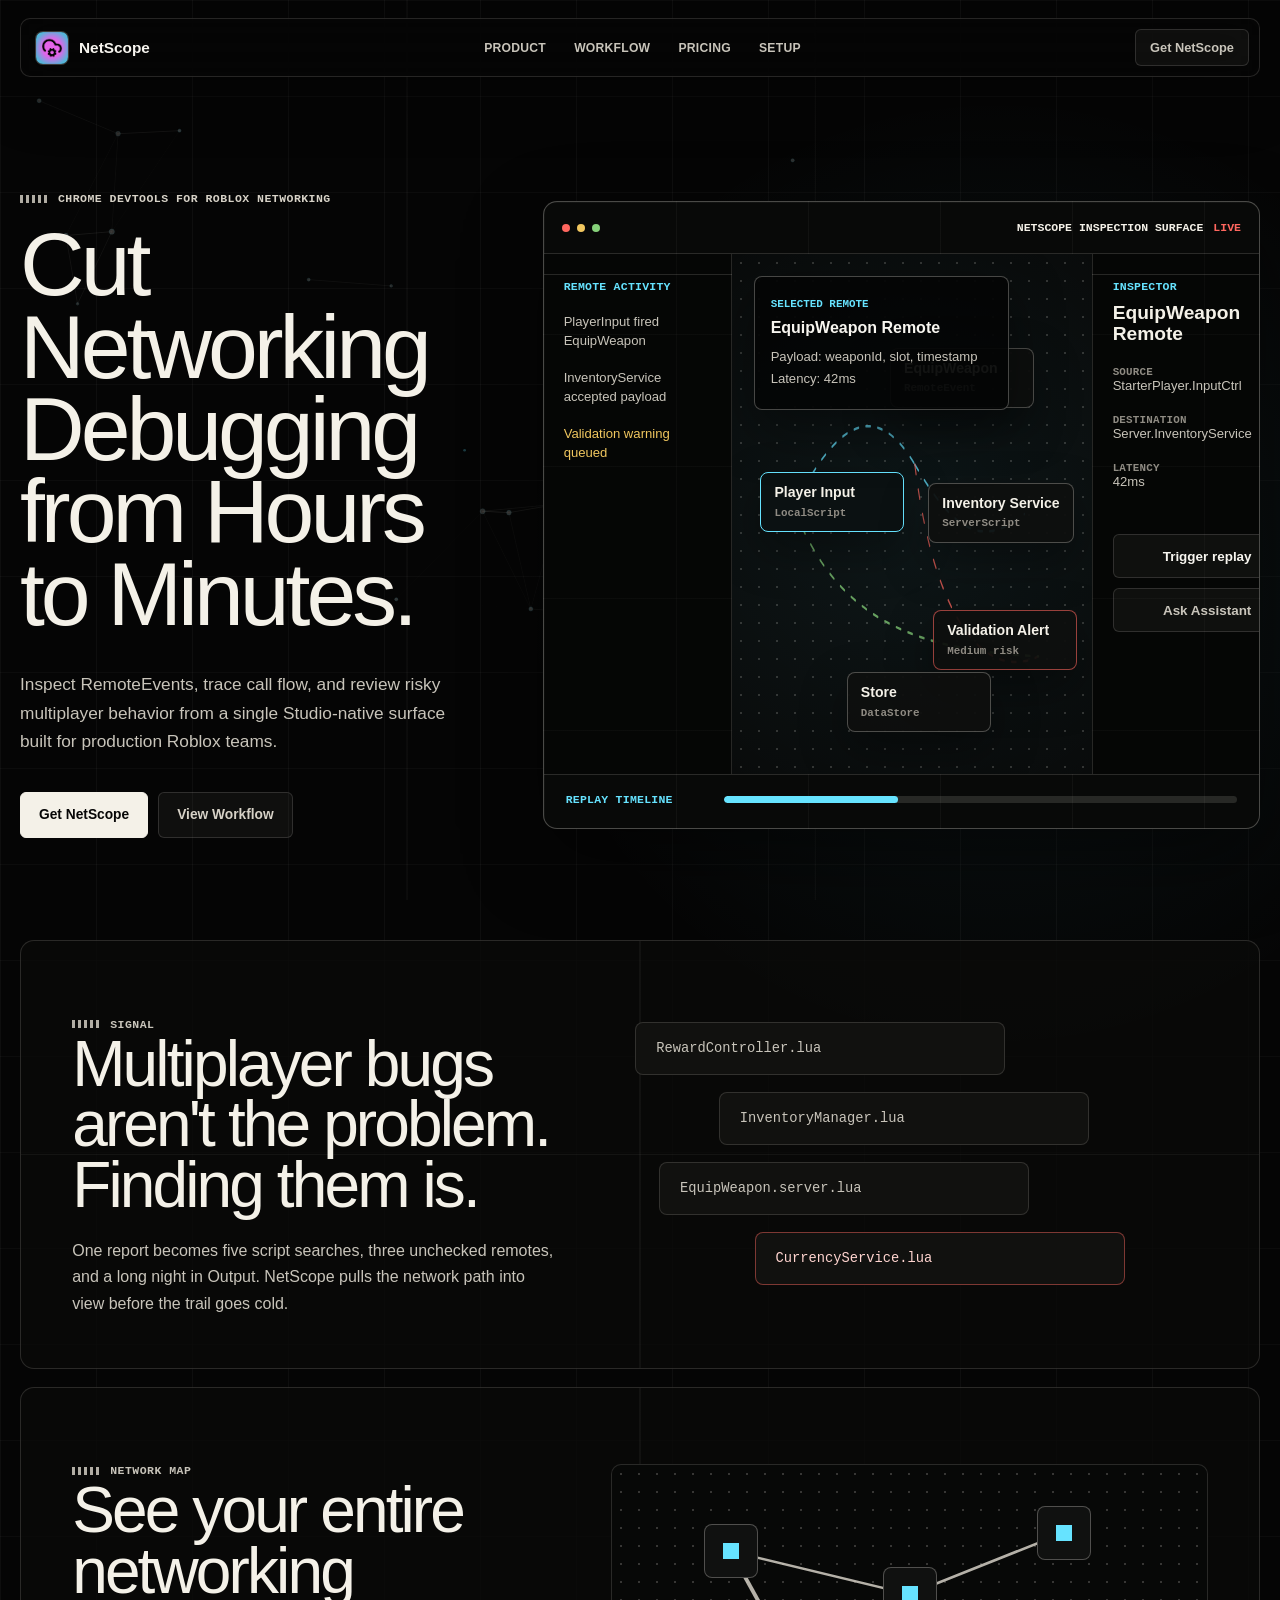
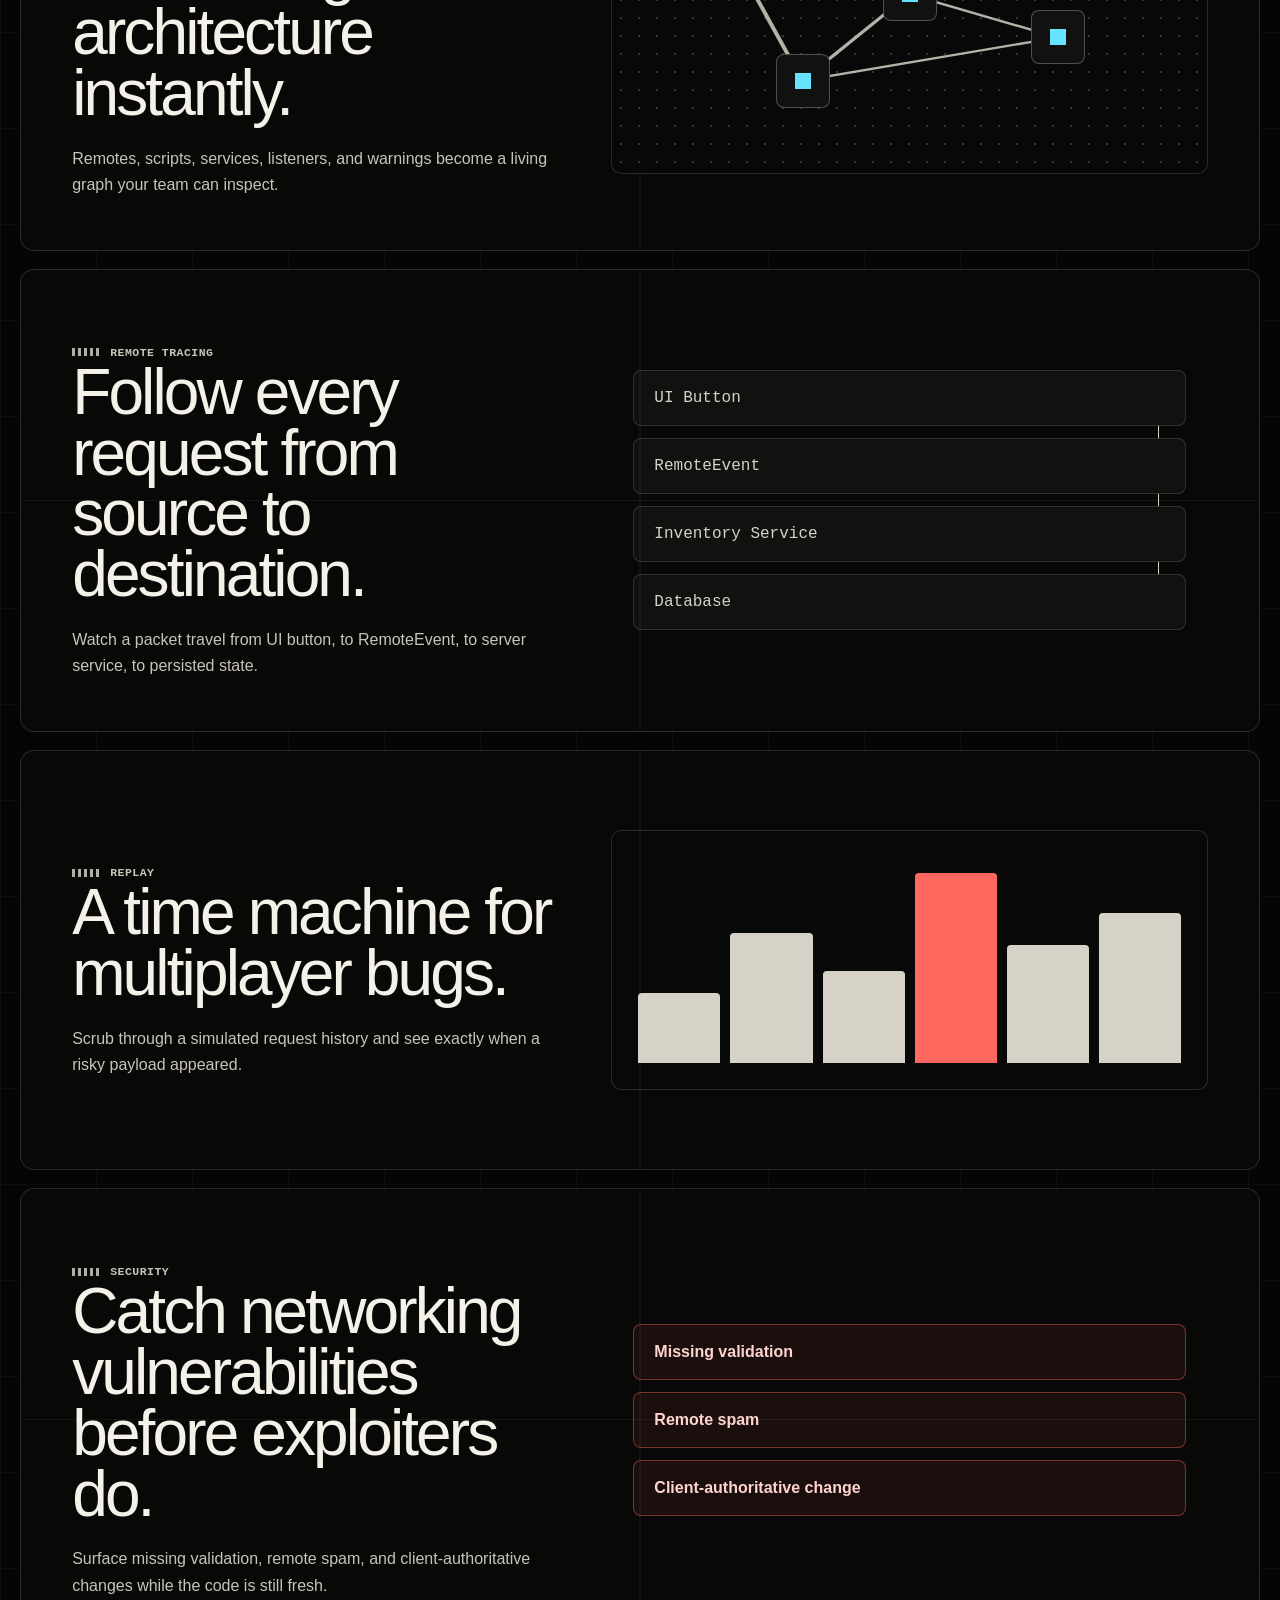
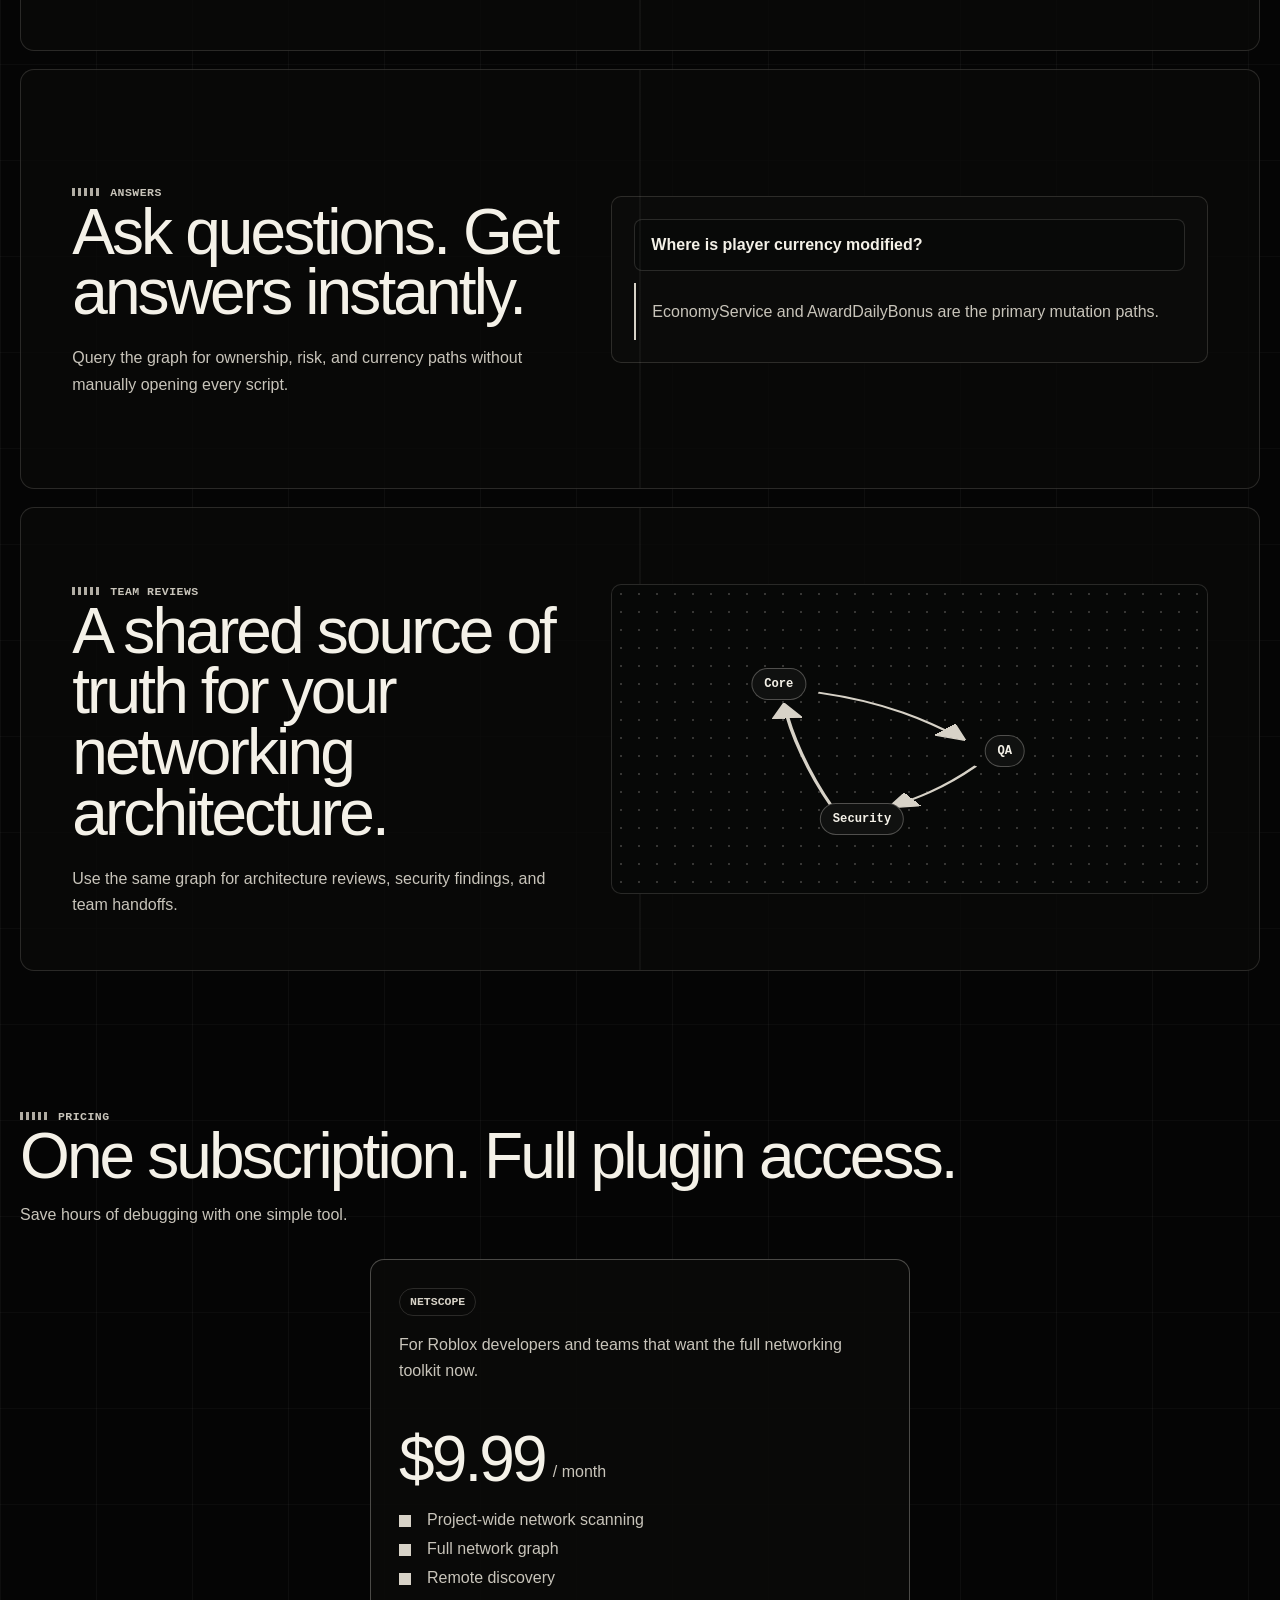
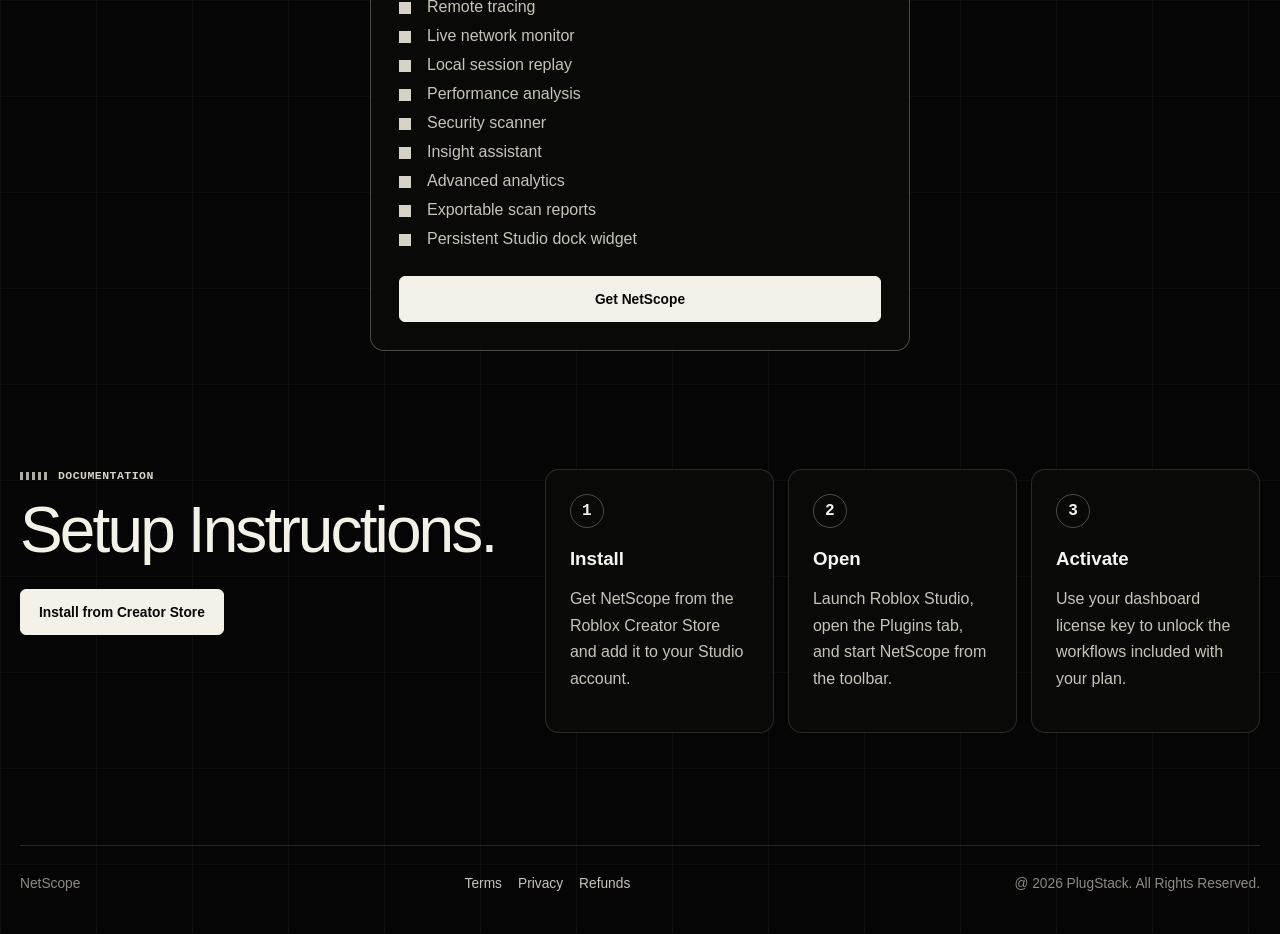
==== commit 0c905587: "Redesign showcase with minimal infrastructure style" ====
--- a/index.html
+++ b/index.html
@@ -6,13 +6,13 @@
     <title>NetScope | Roblox Networking IDE</title>
     <meta
       name="description"
-      content="NetScope is a Roblox Studio networking IDE for graphing remotes, tracing call flow, reviewing security warnings, and monitoring live network behavior."
+      content="NetScope is a Roblox Studio networking inspection surface for graphing remotes, tracing call flow, reviewing security warnings, and monitoring live network behavior."
     />
     <meta property="og:title" content="NetScope | Roblox Networking IDE" />
-    <meta property="og:description" content="Visualize, debug, secure, and optimize Roblox multiplayer networking." />
+    <meta property="og:description" content="Chrome DevTools-style network inspection for Roblox developers." />
     <meta property="og:image" content="assets/graph.jpg" />
     <link rel="icon" type="image/png" href="assets/netscope-logo.png" />
-    <link rel="stylesheet" href="styles.css?v=1.3.0" />
+    <link rel="stylesheet" href="styles.css?v=1.4.0" />
   </head>
   <body>
     <canvas class="network-field" data-network-field aria-hidden="true"></canvas>
@@ -23,10 +23,10 @@
         <span>NetScope</span>
       </a>
       <nav class="nav" aria-label="Primary navigation">
-        <a href="#features">Features</a>
-        <a href="#demo">Demo</a>
+        <a href="#features">Product</a>
+        <a href="#demo">Workflow</a>
         <a href="#pricing">Pricing</a>
-        <a href="#deploy">Documentation</a>
+        <a href="#deploy">Setup</a>
       </nav>
       <a class="nav-cta" href="#pricing">Get NetScope</a>
     </header>
@@ -34,23 +34,23 @@
     <main>
       <section class="hero section-shell" id="demo">
         <div class="hero-copy">
-          <p class="eyebrow">Roblox Studio remote command center</p>
+          <p class="eyebrow">Chrome DevTools for Roblox networking</p>
           <h1>Cut Networking Debugging from Hours to Minutes.</h1>
           <p class="hero-text">
-            Visualize every RemoteEvent, trace every network call, and uncover multiplayer issues before they reach
-            production.
+            Inspect RemoteEvents, trace call flow, and review risky multiplayer behavior from a single Studio-native
+            surface built for production Roblox teams.
           </p>
           <div class="hero-actions">
             <a class="button primary magnetic" href="#pricing">Get NetScope</a>
-            <a class="button secondary magnetic" href="#features">Learn More</a>
+            <a class="button secondary magnetic" href="#features">View Workflow</a>
           </div>
         </div>
 
         <div class="command-deck" id="interactive-demo" aria-label="Interactive NetScope product demo">
           <div class="deck-top">
             <div class="window-dots" aria-hidden="true"><span></span><span></span><span></span></div>
-            <strong>NetScope Live System</strong>
-            <span class="rec-light">REC</span>
+            <strong>NetScope inspection surface</strong>
+            <span class="rec-light">LIVE</span>
           </div>
 
           <div class="demo-layout">
@@ -130,7 +130,7 @@
       <section class="story section-shell" id="features">
         <article class="story-card problem">
           <div class="story-copy">
-            <p class="eyebrow">The problem</p>
+            <p class="eyebrow">Signal</p>
             <h2>Multiplayer bugs aren't the problem. Finding them is.</h2>
             <p>
               One report becomes five script searches, three unchecked remotes, and a long night in Output. NetScope
@@ -147,7 +147,7 @@
 
         <article class="story-card map">
           <div class="story-copy">
-            <p class="eyebrow">The network map</p>
+            <p class="eyebrow">Network map</p>
             <h2>See your entire networking architecture instantly.</h2>
             <p>Remotes, scripts, services, listeners, and warnings become a living graph your team can inspect.</p>
           </div>
@@ -181,7 +181,7 @@
 
         <article class="story-card replay">
           <div class="story-copy">
-            <p class="eyebrow">Replay system</p>
+            <p class="eyebrow">Replay</p>
             <h2>A time machine for multiplayer bugs.</h2>
             <p>Scrub through a simulated request history and see exactly when a risky payload appeared.</p>
           </div>
@@ -192,7 +192,7 @@
 
         <article class="story-card security">
           <div class="story-copy">
-            <p class="eyebrow">Security scanner</p>
+            <p class="eyebrow">Security</p>
             <h2>Catch networking vulnerabilities before exploiters do.</h2>
             <p>Surface missing validation, remote spam, and client-authoritative changes while the code is still fresh.</p>
           </div>
@@ -205,7 +205,7 @@
 
         <article class="story-card assistant">
           <div class="story-copy">
-            <p class="eyebrow">Insight assistant</p>
+            <p class="eyebrow">Answers</p>
             <h2>Ask questions. Get answers instantly.</h2>
             <p>Query the graph for ownership, risk, and currency paths without manually opening every script.</p>
           </div>
@@ -217,7 +217,7 @@
 
         <article class="story-card team">
           <div class="story-copy">
-            <p class="eyebrow">Built for Roblox teams</p>
+            <p class="eyebrow">Team reviews</p>
             <h2>A shared source of truth for your networking architecture.</h2>
             <p>Use the same graph for architecture reviews, security findings, and team handoffs.</p>
           </div>
@@ -244,7 +244,7 @@
           <div>
             <p class="eyebrow">Pricing</p>
             <h2>One subscription. Full plugin access.</h2>
-            <p>Save hours of debugging, with one simple tool.</p>
+            <p>Save hours of debugging with one simple tool.</p>
           </div>
         </div>
 
@@ -314,6 +314,6 @@
       <span>@ 2026 PlugStack. All Rights Reserved.</span>
     </footer>
 
-    <script src="script.js?v=1.3.0"></script>
+    <script src="script.js?v=1.4.0"></script>
   </body>
 </html>
--- a/styles.css
+++ b/styles.css
@@ -1,20 +1,22 @@
 :root {
-  --bg: #05080d;
-  --bg-2: #090e16;
-  --panel: rgba(16, 23, 34, 0.72);
-  --panel-strong: rgba(22, 31, 46, 0.92);
-  --line: rgba(120, 153, 190, 0.18);
-  --text: #f5f8fc;
-  --muted: #a7b5c8;
-  --faint: #6f7d91;
-  --accent: #2ca9ff;
-  --cyan: #38dfff;
-  --blue: #236dff;
-  --pink: #e45af2;
-  --green: #66e07c;
-  --warning: #ffbe4f;
-  --danger: #ff4d4a;
-  --shadow: 0 34px 110px rgba(0, 0, 0, 0.54);
+  --bg: #050505;
+  --bg-soft: #0b0b0a;
+  --paper: #f4f1e8;
+  --paper-muted: #d7d2c7;
+  --ink: #f7f5ef;
+  --ink-soft: #c8c4ba;
+  --muted: #8f8b83;
+  --rule: rgba(244, 241, 232, 0.14);
+  --rule-strong: rgba(244, 241, 232, 0.28);
+  --panel: rgba(12, 12, 11, 0.86);
+  --panel-strong: rgba(18, 18, 16, 0.96);
+  --accent: #66e3ff;
+  --accent-quiet: rgba(102, 227, 255, 0.14);
+  --warning: #f1c75f;
+  --danger: #ff675f;
+  --ok: #86d27a;
+  --radius: 14px;
+  --shadow: 0 28px 80px rgba(0, 0, 0, 0.46);
 }
 
 * {
@@ -32,26 +34,26 @@
   min-width: 320px;
   overflow-x: hidden;
   background:
-    linear-gradient(115deg, rgba(44, 169, 255, 0.14), transparent 28rem),
-    linear-gradient(245deg, rgba(228, 90, 242, 0.10), transparent 30rem),
-    linear-gradient(180deg, #07111a 0%, var(--bg) 42%, #05070b 100%);
-  color: var(--text);
-  font-family: Inter, ui-sans-serif, system-ui, -apple-system, BlinkMacSystemFont, "Segoe UI", sans-serif;
+    linear-gradient(90deg, rgba(255, 255, 255, 0.035) 1px, transparent 1px),
+    linear-gradient(180deg, rgba(255, 255, 255, 0.026) 1px, transparent 1px),
+    radial-gradient(circle at 78% 10%, rgba(102, 227, 255, 0.08), transparent 30rem),
+    #050505;
+  background-size: 96px 96px, 96px 96px, auto, auto;
+  color: var(--ink);
+  font-family: "Inter", "Helvetica Neue", Arial, ui-sans-serif, system-ui, sans-serif;
+  font-size: 16px;
 }
 
 body::before {
   position: fixed;
-  inset: -20%;
+  inset: 0;
   z-index: 0;
   pointer-events: none;
   content: "";
   background:
-    radial-gradient(circle at 18% 22%, rgba(44, 169, 255, 0.20), transparent 18rem),
-    radial-gradient(circle at 78% 12%, rgba(56, 223, 255, 0.12), transparent 20rem),
-    radial-gradient(circle at 72% 76%, rgba(228, 90, 242, 0.10), transparent 22rem);
-  opacity: 0.78;
-  transform: translate3d(0, 0, 0);
-  animation: ambientDrift 18s ease-in-out infinite alternate;
+    linear-gradient(90deg, transparent 0 31.7%, rgba(244, 241, 232, 0.08) 31.8%, transparent 31.9%),
+    linear-gradient(90deg, transparent 0 63.6%, rgba(244, 241, 232, 0.06) 63.7%, transparent 63.8%);
+  opacity: 0.7;
 }
 
 .network-field {
@@ -60,10 +62,8 @@
   z-index: 0;
   width: 100%;
   height: 100%;
-  opacity: 0.52;
-  mix-blend-mode: screen;
+  opacity: 0.42;
   pointer-events: none;
-  filter: drop-shadow(0 0 10px rgba(56, 223, 255, 0.22));
 }
 
 img {
@@ -78,24 +78,6 @@
 
 button {
   font: inherit;
-}
-
-.site-header {
-  position: sticky;
-  top: 0;
-  z-index: 20;
-  display: flex;
-  align-items: center;
-  justify-content: space-between;
-  gap: clamp(0.7rem, 1.8vw, 1.25rem);
-  width: min(1180px, calc(100% - 32px));
-  margin: 16px auto 0;
-  padding: 10px 12px;
-  border: 1px solid var(--line);
-  border-radius: 8px;
-  background: rgba(6, 10, 16, 0.64);
-  box-shadow: 0 18px 52px rgba(0, 0, 0, 0.32);
-  backdrop-filter: blur(20px);
 }
 
 .site-header,
@@ -105,6 +87,24 @@
   z-index: 1;
 }
 
+.site-header {
+  position: sticky;
+  top: 18px;
+  z-index: 20;
+  display: grid;
+  grid-template-columns: auto 1fr auto;
+  align-items: center;
+  gap: 24px;
+  width: min(1320px, calc(100% - 40px));
+  margin: 18px auto 0;
+  padding: 10px 10px 10px 14px;
+  border: 1px solid var(--rule);
+  border-radius: 10px;
+  background: rgba(6, 6, 6, 0.78);
+  box-shadow: 0 18px 60px rgba(0, 0, 0, 0.32);
+  backdrop-filter: blur(18px);
+}
+
 .brand,
 .nav {
   display: flex;
@@ -112,26 +112,28 @@
 }
 
 .brand {
-  flex: 0 0 auto;
   gap: 10px;
-  font-weight: 900;
+  font-size: 0.96rem;
+  font-weight: 800;
   white-space: nowrap;
 }
 
 .brand-logo {
   width: 34px;
   height: 34px;
+  border: 1px solid rgba(244, 241, 232, 0.18);
   border-radius: 8px;
-  box-shadow: 0 0 24px rgba(44, 169, 255, 0.28);
+  background: #111;
 }
 
 .nav {
-  flex: 0 1 auto;
   justify-content: center;
-  min-width: 0;
-  gap: clamp(12px, 2vw, 22px);
-  color: var(--muted);
-  font-size: 0.88rem;
+  gap: clamp(16px, 2.2vw, 34px);
+  color: var(--ink-soft);
+  font-size: 0.76rem;
+  font-weight: 700;
+  letter-spacing: 0.02em;
+  text-transform: uppercase;
 }
 
 .nav a,
@@ -142,63 +144,70 @@
 .nav a,
 .nav-cta,
 .button,
-.billing-toggle button,
 .mini-button {
-  transition: border-color 180ms ease, color 180ms ease, background 180ms ease, transform 180ms ease, box-shadow 180ms ease;
+  transition: border-color 160ms ease, color 160ms ease, background 160ms ease, transform 160ms ease;
 }
 
 .nav a:hover,
 .nav-cta:hover {
-  color: var(--text);
+  color: var(--paper);
 }
 
 .nav-cta,
 .button,
-.billing-toggle button,
 .mini-button {
-  border: 1px solid rgba(255, 255, 255, 0.10);
+  border: 1px solid var(--rule);
   border-radius: 6px;
-  background: rgba(32, 40, 56, 0.86);
-  color: var(--text);
+  background: rgba(244, 241, 232, 0.045);
+  color: var(--ink);
 }
 
 .nav-cta {
-  flex: 0 0 auto;
   padding: 10px 14px;
-  color: var(--muted);
-  font-size: 0.9rem;
+  color: var(--ink-soft);
+  font-size: 0.8rem;
+  font-weight: 800;
 }
 
 .section-shell {
-  width: min(1180px, calc(100% - 32px));
+  width: min(1320px, calc(100% - 40px));
   margin: 0 auto;
 }
 
-.hero.section-shell {
-  width: min(1440px, calc(100% - 48px));
-}
-
 .hero {
   display: grid;
-  grid-template-columns: minmax(520px, 0.9fr) minmax(640px, 1.1fr);
-  gap: clamp(34px, 4vw, 72px);
+  grid-template-columns: minmax(360px, 0.78fr) minmax(600px, 1.22fr);
+  gap: clamp(36px, 5vw, 86px);
   align-items: center;
-  min-height: calc(100vh - 80px);
-  padding: 62px 0 82px;
+  min-height: calc(100vh - 90px);
+  padding: clamp(74px, 9vw, 130px) 0 clamp(80px, 8vw, 120px);
 }
 
 .hero-copy {
   min-width: 0;
-  max-width: 620px;
+  max-width: 610px;
 }
 
 .eyebrow {
-  margin: 0 0 14px;
-  color: var(--cyan);
-  font-size: 0.78rem;
-  font-weight: 900;
-  letter-spacing: 0;
+  display: flex;
+  align-items: center;
+  gap: 10px;
+  margin: 0 0 18px;
+  color: var(--paper-muted);
+  font-family: "Cascadia Mono", "SFMono-Regular", Consolas, monospace;
+  font-size: 0.72rem;
+  font-weight: 700;
+  letter-spacing: 0.04em;
   text-transform: uppercase;
+}
+
+.eyebrow::before {
+  display: inline-block;
+  width: 28px;
+  height: 8px;
+  content: "";
+  background: repeating-linear-gradient(90deg, var(--paper-muted) 0 3px, transparent 3px 6px);
+  opacity: 0.82;
 }
 
 .hero-copy h1,
@@ -206,98 +215,113 @@
 .story-card h2,
 .deploy h2 {
   margin: 0;
-  font-size: clamp(2.4rem, 5vw, 5rem);
-  line-height: 0.94;
-  letter-spacing: 0;
-  overflow-wrap: break-word;
+  color: var(--paper);
+  font-size: clamp(3.4rem, 7vw, 7.8rem);
+  font-weight: 520;
+  line-height: 0.92;
+  letter-spacing: -0.045em;
+}
+
+.hero-copy h1 {
+  max-width: 760px;
+  padding-bottom: 0.08em;
 }
 
 .story-card h2,
 .deploy h2,
 .section-heading h2 {
-  font-size: clamp(2rem, 4vw, 3.8rem);
+  font-size: clamp(2.35rem, 5vw, 5.6rem);
+  line-height: 0.95;
 }
 
 .hero-text,
 .story-copy p,
 .price-top p,
+.pricing-heading p,
 .deploy-steps p {
-  color: var(--muted);
-  line-height: 1.7;
-  overflow-wrap: break-word;
+  color: var(--ink-soft);
+  line-height: 1.65;
 }
 
 .hero-text {
-  max-width: 620px;
-  margin: 24px 0 0;
-  font-size: clamp(1rem, 2vw, 1.18rem);
+  max-width: 540px;
+  margin: 28px 0 0;
+  font-size: clamp(1.02rem, 1.35vw, 1.22rem);
 }
 
 .hero-actions {
   display: flex;
   flex-wrap: wrap;
-  gap: 12px;
-  margin-top: 34px;
+  gap: 10px;
+  margin-top: 36px;
 }
 
 .button {
   display: inline-flex;
   align-items: center;
   justify-content: center;
-  min-height: 48px;
+  min-height: 46px;
   padding: 0 18px;
-  font-weight: 900;
+  font-size: 0.86rem;
+  font-weight: 850;
 }
 
 .button.primary {
-  border-color: rgba(56, 223, 255, 0.48);
-  background: linear-gradient(135deg, var(--accent), #1d7bc7);
-  box-shadow: 0 20px 48px rgba(44, 169, 255, 0.24);
+  border-color: var(--paper);
+  background: var(--paper);
+  color: #070707;
 }
 
 .button.secondary {
-  color: var(--muted);
+  color: var(--paper-muted);
 }
 
 .button:hover,
-.billing-toggle button:hover,
 .mini-button:hover {
   transform: translateY(-1px);
-  border-color: rgba(56, 223, 255, 0.36);
-  box-shadow: 0 16px 34px rgba(44, 169, 255, 0.14);
+  border-color: var(--paper);
+  background: rgba(244, 241, 232, 0.09);
+  color: var(--paper);
+}
+
+.button.primary:hover {
+  background: #fffdf3;
+  color: #050505;
 }
 
 .command-deck {
   position: relative;
   min-width: 0;
   overflow: hidden;
-  border: 1px solid rgba(56, 223, 255, 0.18);
-  border-radius: 8px;
+  border: 1px solid var(--rule-strong);
+  border-radius: var(--radius);
   background:
-    linear-gradient(135deg, rgba(44, 169, 255, 0.12), transparent 42%),
-    linear-gradient(180deg, rgba(20, 29, 43, 0.92), rgba(9, 14, 22, 0.92));
+    linear-gradient(90deg, rgba(244, 241, 232, 0.04) 1px, transparent 1px),
+    linear-gradient(180deg, rgba(244, 241, 232, 0.04) 1px, transparent 1px),
+    #080908;
+  background-size: 132px 132px, 132px 132px, auto;
   box-shadow: var(--shadow);
 }
 
-.command-deck::after {
+.command-deck::before {
   position: absolute;
-  inset: 0;
-  pointer-events: none;
+  inset: 72px 0 auto;
+  height: 1px;
   content: "";
-  background: linear-gradient(115deg, transparent 0 38%, rgba(255, 255, 255, 0.06) 44%, transparent 52% 100%);
-  transform: translateX(-70%);
-  animation: glassSweep 14s ease-in-out infinite;
+  background: var(--rule);
 }
 
 .deck-top {
   display: flex;
   align-items: center;
-  gap: 8px;
-  min-height: 38px;
-  padding: 0 14px;
-  border-bottom: 1px solid rgba(255, 255, 255, 0.08);
-  color: var(--muted);
-  font-size: 0.76rem;
+  gap: 10px;
+  min-height: 52px;
+  padding: 0 18px;
+  border-bottom: 1px solid var(--rule);
+  color: var(--ink-soft);
+  font-family: "Cascadia Mono", "SFMono-Regular", Consolas, monospace;
+  font-size: 0.72rem;
+  text-transform: uppercase;
 }
 
 .window-dots {
@@ -305,7 +329,6 @@
   gap: 7px;
 }
 
-.window-dots span,
 .window-dots span {
   width: 8px;
   height: 8px;
@@ -313,78 +336,78 @@
   background: var(--danger);
 }
 
-.window-dots span:nth-child(2),
 .window-dots span:nth-child(2) {
   background: var(--warning);
 }
 
-.window-dots span:nth-child(3),
 .window-dots span:nth-child(3) {
-  background: var(--green);
+  background: var(--ok);
 }
 
 .deck-top strong {
   margin-left: auto;
-  color: var(--text);
+  color: var(--paper);
+  font-weight: 800;
 }
 
 .rec-light {
-  color: #ff6c6c;
-  font-weight: 900;
+  color: var(--danger);
+  font-weight: 800;
 }
 
 .demo-layout {
   display: grid;
-  grid-template-columns: minmax(180px, 0.28fr) minmax(280px, 1fr) minmax(220px, 0.34fr);
-  min-height: 500px;
+  grid-template-columns: minmax(188px, 0.3fr) minmax(360px, 1fr) minmax(230px, 0.36fr);
+  min-height: 520px;
 }
 
 .activity-feed,
 .inspect-panel {
-  padding: 16px;
-  background: rgba(7, 11, 18, 0.64);
+  padding: 22px 20px;
+  background: rgba(0, 0, 0, 0.34);
 }
 
 .activity-feed {
-  border-right: 1px solid rgba(255, 255, 255, 0.08);
+  border-right: 1px solid var(--rule);
 }
 
 .inspect-panel {
   min-width: 0;
   overflow: hidden;
-  border-left: 1px solid rgba(255, 255, 255, 0.08);
+  border-left: 1px solid var(--rule);
 }
 
 .activity-feed span,
 .inspect-panel span,
 .replay-strip span {
-  color: var(--cyan);
-  font-size: 0.76rem;
-  font-weight: 900;
+  color: var(--accent);
+  font-family: "Cascadia Mono", "SFMono-Regular", Consolas, monospace;
+  font-size: 0.72rem;
+  font-weight: 800;
+  letter-spacing: 0.02em;
   text-transform: uppercase;
 }
 
 .activity-feed p {
-  margin: 16px 0 0;
-  color: var(--muted);
-  font-size: 0.80rem;
+  margin: 18px 0 0;
+  color: var(--ink-soft);
+  font-size: 0.82rem;
   line-height: 1.45;
-  white-space: nowrap;
 }
 
 .activity-feed .warning-line {
-  color: #ffd784;
+  color: var(--warning);
 }
 
 .demo-graph {
   position: relative;
-  min-height: 500px;
+  min-height: 520px;
   overflow: hidden;
   background:
-    linear-gradient(rgba(255, 255, 255, 0.025) 1px, transparent 1px),
-    linear-gradient(90deg, rgba(255, 255, 255, 0.025) 1px, transparent 1px),
-    radial-gradient(circle at 48% 45%, rgba(44, 169, 255, 0.18), transparent 20rem);
-  background-size: 28px 28px, 28px 28px, auto;
+    radial-gradient(circle at center, rgba(102, 227, 255, 0.06), transparent 20rem),
+    radial-gradient(rgba(244, 241, 232, 0.18) 1px, transparent 1px),
+    #090b0b;
+  background-size: auto, 18px 18px, auto;
 }
 
 .demo-lines {
@@ -396,90 +419,83 @@
 
 .line {
   fill: none;
-  stroke-width: 3;
+  stroke-width: 2;
   stroke-linecap: round;
-  stroke-dasharray: 12 18;
-  animation: pulseRoute 5.6s linear infinite;
-  opacity: 0.88;
-}
-
-.line-blue {
+  stroke-dasharray: 8 13;
+  opacity: 0.74;
+  animation: pulseRoute 7s linear infinite;
+}
+
+.line-blue,
+.line-cyan {
   stroke: var(--accent);
 }
 
-.line-cyan {
-  stroke: var(--cyan);
-  animation-delay: -0.6s;
-}
-
 .line-red {
-  stroke: #ff6a5f;
-  animation-delay: -1s;
+  stroke: var(--danger);
 }
 
 .line-green {
-  stroke: var(--green);
-  animation-delay: -1.4s;
+  stroke: var(--ok);
 }
 
 .graph-node {
   position: absolute;
   display: grid;
-  gap: 4px;
+  gap: 5px;
   width: max-content;
-  min-width: 132px;
-  max-width: min(210px, calc(100% - 24px));
-  min-height: 58px;
-  padding: 10px 12px;
-  border: 1px solid rgba(255, 255, 255, 0.10);
+  min-width: 144px;
+  max-width: min(230px, calc(100% - 24px));
+  min-height: 60px;
+  padding: 11px 13px;
+  border: 1px solid var(--rule-strong);
   border-radius: 8px;
-  background: rgba(21, 30, 45, 0.90);
-  box-shadow: 0 16px 40px rgba(0, 0, 0, 0.30);
-  color: var(--text);
+  background: rgba(14, 15, 14, 0.94);
+  box-shadow: 0 18px 46px rgba(0, 0, 0, 0.34);
+  color: var(--paper);
   cursor: grab;
-  font-weight: 900;
+  font-size: 0.88rem;
+  font-weight: 850;
   text-align: left;
   white-space: nowrap;
 }
 
 .graph-node small {
   color: var(--muted);
-  font-size: 0.72rem;
-  font-weight: 800;
+  font-family: "Cascadia Mono", "SFMono-Regular", Consolas, monospace;
+  font-size: 0.68rem;
+  font-weight: 700;
 }
 
 .graph-node.active,
 .graph-node:hover {
-  border-color: rgba(56, 223, 255, 0.52);
-  box-shadow:
-    0 0 28px rgba(44, 169, 255, 0.36),
-    0 18px 48px rgba(0, 0, 0, 0.35);
+  border-color: var(--accent);
+  background: #0b1112;
 }
 
 .node-player {
   top: 42%;
   left: 8%;
-  border-radius: 999px;
 }
 
 .node-remote {
-  top: 22%;
-  left: 42%;
+  top: 18%;
+  left: 44%;
 }
 
 .node-service {
-  top: 45%;
-  right: 7%;
+  top: 44%;
+  right: 5%;
 }
 
 .node-security {
-  right: 6%;
-  bottom: 22%;
-  border-color: rgba(255, 106, 95, 0.42);
+  right: 4%;
+  bottom: 20%;
+  border-color: rgba(255, 103, 95, 0.58);
 }
 
 .node-data {
-  left: 34%;
+  left: 32%;
   bottom: 8%;
 }
 
@@ -487,85 +503,90 @@
   position: absolute;
   top: 22px;
   left: 22px;
-  width: min(230px, calc(100% - 44px));
-  padding: 14px;
-  border: 1px solid rgba(56, 223, 255, 0.22);
+  width: min(255px, calc(100% - 44px));
+  padding: 16px;
+  border: 1px solid var(--rule-strong);
   border-radius: 8px;
-  background: rgba(8, 13, 20, 0.82);
-  box-shadow: 0 18px 48px rgba(0, 0, 0, 0.38);
-  backdrop-filter: blur(14px);
+  background: rgba(5, 6, 6, 0.94);
+  box-shadow: 0 18px 54px rgba(0, 0, 0, 0.40);
 }
 
 .node-tooltip span {
-  color: var(--cyan);
-  font-size: 0.72rem;
-  font-weight: 900;
+  color: var(--accent);
+  font-family: "Cascadia Mono", "SFMono-Regular", Consolas, monospace;
+  font-size: 0.68rem;
+  font-weight: 800;
   text-transform: uppercase;
 }
 
 .node-tooltip strong,
 .inspect-panel h2 {
   display: block;
-  margin: 6px 0 10px;
+  margin: 8px 0 12px;
 }
 
 .node-tooltip p,
 .inspect-panel dd {
-  margin: 0 0 6px;
-  color: var(--muted);
+  margin: 0 0 7px;
+  color: var(--ink-soft);
   font-size: 0.82rem;
   overflow-wrap: normal;
   white-space: nowrap;
 }
 
 .inspect-panel h2 {
-  font-size: 1.1rem;
+  color: var(--paper);
+  font-size: 1.2rem;
+  font-weight: 800;
+  line-height: 1.1;
 }
 
 .inspect-panel dl {
   display: grid;
-  gap: 12px;
-  margin: 18px 0;
+  gap: 14px;
+  margin: 22px 0 28px;
 }
 
 .inspect-panel dt {
-  color: var(--faint);
-  font-size: 0.72rem;
-  font-weight: 900;
+  color: var(--muted);
+  font-family: "Cascadia Mono", "SFMono-Regular", Consolas, monospace;
+  font-size: 0.68rem;
+  font-weight: 800;
+  letter-spacing: 0.02em;
   text-transform: uppercase;
 }
 
 .mini-button {
   width: 100%;
   max-width: 100%;
-  min-height: 42px;
+  min-height: 44px;
   margin-top: 10px;
   padding: 0 12px;
   cursor: pointer;
   font-size: 0.84rem;
-  font-weight: 900;
+  font-weight: 850;
   white-space: nowrap;
 }
 
 .mini-button.ghost {
-  color: var(--muted);
+  color: var(--ink-soft);
 }
 
 .replay-strip {
   display: grid;
-  grid-template-columns: 130px 1fr;
-  gap: 12px;
+  grid-template-columns: 140px 1fr;
+  gap: 18px;
   align-items: center;
-  padding: 14px 18px 18px;
-  border-top: 1px solid rgba(255, 255, 255, 0.08);
+  padding: 18px 22px 22px;
+  border-top: 1px solid var(--rule);
 }
 
 .timeline-track {
   position: relative;
-  height: 9px;
+  height: 7px;
   overflow: hidden;
   border-radius: 999px;
-  background: rgba(255, 255, 255, 0.10);
+  background: rgba(244, 241, 232, 0.13);
 }
 
 .timeline-track i {
@@ -575,15 +596,14 @@
   left: 0;
   width: 34%;
   border-radius: inherit;
-  background: linear-gradient(90deg, var(--cyan), var(--blue));
-  box-shadow: 0 0 18px rgba(44, 169, 255, 0.40);
-  animation: replaySweep 7s ease-in-out infinite;
+  background: var(--accent);
+  animation: replaySweep 8s ease-in-out infinite;
 }
 
 .story {
   display: grid;
   gap: 18px;
-  padding: 18px 0 118px;
+  padding: 0 0 120px;
 }
 
 .js-enabled .story-card,
@@ -604,29 +624,25 @@
 .story-card {
   position: relative;
   display: grid;
-  grid-template-columns: minmax(0, 0.85fr) minmax(320px, 1.15fr);
-  gap: 32px;
+  grid-template-columns: minmax(0, 0.9fr) minmax(320px, 1.1fr);
+  gap: clamp(28px, 4vw, 64px);
   align-items: center;
-  min-height: 430px;
+  min-height: 420px;
   overflow: hidden;
-  padding: 34px;
-  border: 1px solid var(--line);
-  border-radius: 8px;
-  background:
-    linear-gradient(135deg, rgba(44, 169, 255, 0.10), transparent 44%),
-    rgba(12, 18, 28, 0.78);
-  box-shadow: 0 24px 70px rgba(0, 0, 0, 0.32);
-  backdrop-filter: blur(12px);
-}
-
-.story-card::before {
+  padding: clamp(28px, 4vw, 52px);
+  border: 1px solid var(--rule);
+  border-radius: var(--radius);
+  background: rgba(10, 10, 9, 0.82);
+}
+
+.story-card::after {
   position: absolute;
   inset: 0;
   pointer-events: none;
   content: "";
-  background: linear-gradient(90deg, transparent, rgba(56, 223, 255, 0.08), transparent);
-  transform: translateX(-120%);
-  animation: glassSweep 9s ease-in-out infinite;
+  background:
+    linear-gradient(90deg, transparent 0 49.9%, rgba(244, 241, 232, 0.07) 50%, transparent 50.1%),
+    linear-gradient(180deg, transparent 0 49.9%, rgba(244, 241, 232, 0.05) 50%, transparent 50.1%);
 }
 
 .story-copy {
@@ -636,60 +652,49 @@
 
 .story-copy p {
   max-width: 560px;
-  margin: 18px 0 0;
+  margin: 22px 0 0;
 }
 
 .code-stack {
   position: relative;
-  min-height: 280px;
+  z-index: 1;
+  min-height: 290px;
 }
 
 .code-stack span {
   position: absolute;
   display: block;
-  width: min(340px, 80%);
-  padding: 18px;
-  border: 1px solid rgba(255, 255, 255, 0.10);
+  width: min(370px, 82%);
+  padding: 18px 20px;
+  border: 1px solid var(--rule);
   border-radius: 8px;
-  background: rgba(18, 26, 38, 0.92);
-  box-shadow: var(--shadow);
-  color: var(--muted);
-  font-family: "Cascadia Mono", Consolas, monospace;
-}
-
-.code-stack span:nth-child(1) {
-  top: 12px;
-  left: 4%;
-}
-
-.code-stack span:nth-child(2) {
-  top: 78px;
-  left: 18%;
-}
-
-.code-stack span:nth-child(3) {
-  top: 146px;
-  left: 8%;
-}
-
+  background: var(--panel-strong);
+  color: var(--ink-soft);
+  font-family: "Cascadia Mono", "SFMono-Regular", Consolas, monospace;
+  font-size: 0.86rem;
+}
+
+.code-stack span:nth-child(1) { top: 12px; left: 4%; }
+.code-stack span:nth-child(2) { top: 82px; left: 18%; }
+.code-stack span:nth-child(3) { top: 152px; left: 8%; }
 .code-stack span:nth-child(4) {
-  top: 212px;
+  top: 222px;
   left: 24%;
-  border-color: rgba(255, 106, 95, 0.38);
-  color: #ffd4d1;
+  border-color: rgba(255, 103, 95, 0.46);
+  color: #ffd4cf;
 }
 
 .mini-map,
 .cursor-board {
   position: relative;
-  min-height: 300px;
-  border: 1px solid rgba(56, 223, 255, 0.15);
-  border-radius: 8px;
+  z-index: 1;
+  min-height: 310px;
+  border: 1px solid var(--rule);
+  border-radius: 10px;
   background:
-    linear-gradient(rgba(255, 255, 255, 0.026) 1px, transparent 1px),
-    linear-gradient(90deg, rgba(255, 255, 255, 0.026) 1px, transparent 1px),
-    rgba(7, 12, 19, 0.76);
-  background-size: 30px 30px;
+    radial-gradient(rgba(244, 241, 232, 0.20) 1px, transparent 1px),
+    #070807;
+  background-size: 18px 18px;
 }
 
 .map-links,
@@ -703,25 +708,17 @@
   pointer-events: none;
 }
 
-.hero-copy h1 {
-  padding-bottom: 0.08em;
-  line-height: 1.08;
-  overflow-wrap: normal;
-  word-break: normal;
-}
-
 .map-links path,
 .team-links path {
   fill: none;
-  stroke-linecap: round;
+  stroke-linecap: square;
   stroke-linejoin: round;
 }
 
 .map-links path {
-  stroke: var(--cyan);
-  stroke-width: 0.85;
-  filter: drop-shadow(0 0 6px rgba(44, 169, 255, 0.72));
-  opacity: 0.9;
+  stroke: var(--paper-muted);
+  stroke-width: 0.72;
+  opacity: 0.84;
 }
 
 .map-node {
@@ -729,10 +726,16 @@
   transform: translate(-50%, -50%);
   width: 54px;
   height: 54px;
-  border-radius: 50%;
-  background: rgba(44, 169, 255, 0.18);
-  border: 1px solid rgba(56, 223, 255, 0.50);
-  box-shadow: 0 0 28px rgba(44, 169, 255, 0.38);
+  border: 1px solid var(--rule-strong);
+  border-radius: 8px;
+  background: #101110;
+}
+
+.map-node::after {
+  position: absolute;
+  inset: 18px;
+  content: "";
+  background: var(--accent);
 }
 
 .map-node.a { top: 28%; left: 20%; }
@@ -749,21 +752,22 @@
 
 .packet-route span {
   position: relative;
-  padding: 18px;
-  border: 1px solid rgba(56, 223, 255, 0.18);
+  padding: 18px 20px;
+  border: 1px solid var(--rule);
   border-radius: 8px;
-  background: rgba(11, 18, 28, 0.78);
+  background: var(--panel-strong);
+  color: var(--paper-muted);
+  font-family: "Cascadia Mono", "SFMono-Regular", Consolas, monospace;
 }
 
 .packet-route span::after {
   position: absolute;
-  right: 24px;
-  bottom: -19px;
-  width: 2px;
-  height: 18px;
+  right: 26px;
+  bottom: -13px;
+  width: 1px;
+  height: 12px;
   content: "";
-  background: var(--cyan);
-  box-shadow: 0 0 14px rgba(56, 223, 255, 0.7);
+  background: var(--paper-muted);
 }
 
 .packet-route span:last-child::after {
@@ -777,20 +781,21 @@
   align-items: end;
   min-height: 260px;
   padding: 26px;
-  border-bottom: 2px solid rgba(56, 223, 255, 0.40);
+  border: 1px solid var(--rule);
+  border-radius: 10px;
+  background: #070807;
 }
 
 .cinematic-timeline i {
   display: block;
   height: 70px;
-  border-radius: 8px 8px 0 0;
-  background: linear-gradient(180deg, var(--cyan), rgba(44, 169, 255, 0.16));
-  box-shadow: 0 0 20px rgba(44, 169, 255, 0.30);
+  border-radius: 4px 4px 0 0;
+  background: var(--paper-muted);
 }
 
 .cinematic-timeline i:nth-child(2) { height: 130px; }
 .cinematic-timeline i:nth-child(3) { height: 92px; }
-.cinematic-timeline i:nth-child(4) { height: 190px; background: linear-gradient(180deg, #ff6a5f, rgba(255, 106, 95, 0.16)); }
+.cinematic-timeline i:nth-child(4) { height: 190px; background: var(--danger); }
 .cinematic-timeline i:nth-child(5) { height: 118px; }
 .cinematic-timeline i:nth-child(6) { height: 150px; }
 
@@ -802,34 +807,34 @@
 }
 
 .threat-list span {
-  padding: 18px;
-  border: 1px solid rgba(255, 106, 95, 0.36);
+  padding: 18px 20px;
+  border: 1px solid rgba(255, 103, 95, 0.42);
   border-radius: 8px;
-  background: rgba(255, 77, 74, 0.08);
-  box-shadow: 0 0 24px rgba(255, 77, 74, 0.12);
-  color: #ffd4d1;
-  font-weight: 900;
+  background: rgba(255, 103, 95, 0.08);
+  color: #ffd4cf;
+  font-weight: 800;
 }
 
 .assistant-panel {
-  border: 1px solid rgba(56, 223, 255, 0.20);
-  border-radius: 8px;
-  background: rgba(9, 15, 24, 0.74);
+  border: 1px solid var(--rule);
+  border-radius: 10px;
+  background: var(--panel);
 }
 
 .assistant-panel span {
   padding: 16px;
+  border: 1px solid var(--rule);
   border-radius: 8px;
-  background: rgba(255, 255, 255, 0.07);
-  color: var(--text);
-  font-weight: 900;
+  background: #080908;
+  color: var(--paper);
+  font-weight: 850;
 }
 
 .assistant-panel p {
   margin: 0;
   padding: 16px;
-  border-left: 2px solid var(--cyan);
-  color: var(--muted);
+  border-left: 2px solid var(--paper-muted);
+  color: var(--ink-soft);
   line-height: 1.6;
 }
 
@@ -837,41 +842,40 @@
   position: absolute;
   z-index: 1;
   transform: translate(-50%, -50%);
-  padding: 8px 10px;
+  padding: 8px 12px;
+  border: 1px solid var(--rule-strong);
   border-radius: 999px;
-  background: rgba(19, 34, 50, 0.92);
-  border: 1px solid rgba(56, 223, 255, 0.28);
-  box-shadow: 0 0 22px rgba(44, 169, 255, 0.24);
-  color: var(--text);
-  font-size: 0.82rem;
-  font-weight: 900;
+  background: #101110;
+  color: var(--paper);
+  font-family: "Cascadia Mono", "SFMono-Regular", Consolas, monospace;
+  font-size: 0.76rem;
+  font-weight: 800;
 }
 
 .team-links path {
-  stroke: rgba(56, 223, 255, 0.72);
-  stroke-width: 0.65;
+  stroke: var(--paper-muted);
+  stroke-width: 0.62;
   marker-end: url("#team-arrow");
-  filter: drop-shadow(0 0 5px rgba(44, 169, 255, 0.54));
 }
 
 .team-links marker path {
-  fill: var(--cyan);
+  fill: var(--paper-muted);
 }
 
 .cursor.one { top: 32%; left: 28%; }
 .cursor.two { top: 54%; left: 66%; }
 .cursor.three { top: 76%; left: 42%; }
+
+.pricing-section {
+  padding: 0 0 118px;
+}
 
 .section-heading {
   display: flex;
   align-items: end;
   justify-content: space-between;
   gap: 28px;
-  margin-bottom: 28px;
-}
-
-.pricing-section {
-  padding: 18px 0 112px;
+  margin-bottom: 30px;
 }
 
 .pricing-heading {
@@ -880,29 +884,7 @@
 
 .pricing-heading p {
   max-width: 720px;
-  margin: 12px 0 0;
-  color: var(--muted);
-  line-height: 1.7;
-}
-
-.recommended-bundle {
-  border: 1px solid rgba(44, 169, 255, 0.24);
-  border-radius: 8px;
-  background: linear-gradient(180deg, rgba(20, 31, 46, 0.86), rgba(13, 18, 27, 0.84));
-}
-
-.recommended-bundle span {
-  display: inline-flex;
-  align-items: center;
-  min-height: 28px;
-  padding: 0 10px;
-  border-radius: 999px;
-  background: rgba(95, 214, 106, 0.14);
-  color: #d9ffd9;
-  font-size: 0.78rem;
-  font-weight: 900;
-  text-transform: uppercase;
-  letter-spacing: 0.08em;
+  margin: 16px 0 0;
 }
 
 .pricing-grid {
@@ -912,16 +894,16 @@
 }
 
 .pricing-grid.phase-one-pricing {
-  grid-template-columns: minmax(0, 520px);
+  grid-template-columns: minmax(0, 540px);
   justify-content: center;
 }
 
 .price-card,
 .deploy-steps article {
   position: relative;
-  border: 1px solid rgba(255, 255, 255, 0.08);
-  border-radius: 8px;
-  background: linear-gradient(180deg, rgba(24, 32, 45, 0.88), rgba(17, 23, 34, 0.86));
+  border: 1px solid var(--rule);
+  border-radius: var(--radius);
+  background: rgba(10, 10, 9, 0.90);
 }
 
 .price-card {
@@ -930,55 +912,8 @@
   padding: 28px;
 }
 
-.phase-one-pricing .price-card {
-  padding: 24px;
-}
-
-.price-card.cloud-card {
-  border-color: rgba(255, 193, 74, 0.38);
-}
-
 .price-card.highlighted {
-  border-color: rgba(56, 223, 255, 0.46);
-  box-shadow: 0 20px 70px rgba(44, 169, 255, 0.14);
-}
-
-.price-top {
-  position: relative;
-}
-
-.plan-line {
-  display: flex;
-  align-items: center;
-  justify-content: space-between;
-  gap: 10px;
-}
-
-.billing-toggle {
-  display: flex;
-  gap: 6px;
-  width: max-content;
-  max-width: 100%;
-  margin: 0;
-  padding: 5px;
-  border: 1px solid rgba(255, 255, 255, 0.08);
-  border-radius: 8px;
-  background: rgba(9, 13, 19, 0.88);
-}
-
-.billing-toggle button {
-  min-width: 70px;
-  min-height: 28px;
-  padding: 0 8px;
-  cursor: pointer;
-  font-size: 0.72rem;
-  color: var(--muted);
-}
-
-.billing-toggle button.active {
-  border-color: rgba(44, 169, 255, 0.55);
-  background: linear-gradient(135deg, var(--accent), #1e78c2);
-  color: var(--text);
+  border-color: var(--rule-strong);
 }
 
 .plan-label {
@@ -986,67 +921,33 @@
   align-items: center;
   min-height: 28px;
   padding: 0 10px;
+  border: 1px solid var(--rule);
   border-radius: 999px;
-  background: rgba(44, 169, 255, 0.14);
-  color: var(--cyan);
-  font-size: 0.8rem;
-  font-weight: 900;
+  color: var(--paper-muted);
+  font-family: "Cascadia Mono", "SFMono-Regular", Consolas, monospace;
+  font-size: 0.72rem;
+  font-weight: 800;
+  text-transform: uppercase;
 }
 
 .price {
   display: flex;
   align-items: end;
   gap: 8px;
-  margin: 28px 0 4px;
-}
-
-.phase-one-pricing .price {
-  margin: 22px 0 0;
+  margin: 28px 0 0;
 }
 
 .price strong {
-  font-size: clamp(2.05rem, 4.6vw, 3.6rem);
+  color: var(--paper);
+  font-size: clamp(2.4rem, 5vw, 4.4rem);
+  font-weight: 520;
   line-height: 0.95;
-}
-
-.price-plus {
-  display: inline-block;
-  margin-right: 2px;
-  font-size: 0.54em;
-  line-height: 1;
-  color: inherit;
-  padding-bottom: 0;
-  transform: translateY(-0.42em);
-}
-
-.price span,
-.savings {
-  color: var(--muted);
+  letter-spacing: -0.045em;
 }
 
 .price span {
   padding-bottom: 8px;
-}
-
-.price .price-plus {
-  color: inherit;
-  padding-bottom: 0;
-}
-
-.savings-badge {
-  display: inline-flex;
-  align-items: center;
-  min-height: 26px;
-  padding: 4px 9px;
-  border: 1px solid rgba(56, 223, 255, 0.42);
-  border-radius: 999px;
-  background: rgba(44, 169, 255, 0.16);
-  box-shadow:
-    0 0 18px rgba(44, 169, 255, 0.38),
-    inset 0 0 14px rgba(56, 223, 255, 0.10);
-  color: #d9f7ff;
-  font-size: 0.82rem;
-  font-weight: 900;
+  color: var(--ink-soft);
 }
 
 .price-cta {
@@ -1056,55 +957,30 @@
 
 .price-card ul {
   display: grid;
-  gap: 12px;
-  margin: 28px 0 24px;
+  gap: 11px;
+  margin: 22px 0 28px;
   padding: 0;
   list-style: none;
 }
 
-.phase-one-pricing .price-card ul {
-  margin: 18px 0 22px;
-}
-
 .price-card li {
   display: grid;
-  grid-template-columns: 20px 1fr;
+  grid-template-columns: 18px 1fr;
   gap: 10px;
-  color: var(--muted);
+  color: var(--ink-soft);
 }
 
 .price-card li::before {
-  width: 18px;
-  height: 18px;
-  border-radius: 50%;
+  width: 12px;
+  height: 12px;
+  margin-top: 4px;
   content: "";
-  background:
-    radial-gradient(circle at center, var(--green) 0 40%, transparent 41%),
-    rgba(95, 214, 106, 0.16);
-}
-
-.recommended-bundle {
-  display: grid;
-  gap: 10px;
-  margin-top: 18px;
-  padding: 24px;
-}
-
-.recommended-bundle h3 {
-  margin: 0;
-  font-size: 1.5rem;
-}
-
-.recommended-bundle p {
-  max-width: 780px;
-  margin: 0;
-  color: var(--muted);
-  line-height: 1.7;
+  background: var(--paper-muted);
 }
 
 .deploy {
   display: grid;
-  grid-template-columns: 0.85fr 1.15fr;
+  grid-template-columns: 0.82fr 1.18fr;
   gap: 28px;
   padding-bottom: 112px;
 }
@@ -1118,22 +994,28 @@
 .deploy-cta {
   width: max-content;
   max-width: 100%;
-  margin-top: 24px;
+  margin-top: 28px;
 }
 
 .deploy-steps article {
-  padding: 22px;
+  padding: 24px;
 }
 
 .deploy-steps span {
   display: inline-flex;
   align-items: center;
   justify-content: center;
-  width: 32px;
-  height: 32px;
+  width: 34px;
+  height: 34px;
+  border: 1px solid var(--rule-strong);
   border-radius: 50%;
-  background: linear-gradient(135deg, var(--accent), var(--pink));
-  font-weight: 900;
+  color: var(--paper);
+  font-family: "Cascadia Mono", "SFMono-Regular", Consolas, monospace;
+  font-weight: 800;
+}
+
+.deploy-steps h3 {
+  margin: 20px 0 8px;
 }
 
 .footer {
@@ -1141,26 +1023,27 @@
   align-items: center;
   justify-content: space-between;
   gap: 18px;
-  width: min(1180px, calc(100% - 32px));
+  width: min(1320px, calc(100% - 40px));
   margin: 0 auto;
-  padding: 28px 0 36px;
-  border-top: 1px solid rgba(255, 255, 255, 0.08);
-  color: var(--faint);
+  padding: 30px 0 42px;
+  border-top: 1px solid var(--rule);
+  color: var(--muted);
+  font-size: 0.86rem;
 }
 
 .footer-links {
   display: flex;
   flex-wrap: wrap;
   justify-content: center;
-  gap: 14px;
+  gap: 16px;
 }
 
 .footer-links a {
-  color: var(--muted);
+  color: var(--ink-soft);
 }
 
 .footer-links a:hover {
-  color: var(--text);
+  color: var(--paper);
 }
 
 .policy-page .site-header {
@@ -1171,17 +1054,19 @@
   width: min(860px, calc(100% - 32px));
   margin: clamp(64px, 10vw, 120px) auto;
   padding: clamp(28px, 5vw, 52px);
-  border: 1px solid var(--line);
-  border-radius: 12px;
-  background: rgba(12, 18, 28, 0.74);
+  border: 1px solid var(--rule);
+  border-radius: var(--radius);
+  background: rgba(10, 10, 9, 0.90);
   box-shadow: var(--shadow);
-  backdrop-filter: blur(18px);
 }
 
 .policy-shell h1 {
   margin: 0 0 14px;
-  font-size: clamp(2.3rem, 6vw, 4.4rem);
-  line-height: 0.98;
+  color: var(--paper);
+  font-size: clamp(2.6rem, 7vw, 5.4rem);
+  font-weight: 520;
+  line-height: 0.95;
+  letter-spacing: -0.04em;
 }
 
 .policy-shell h2 {
@@ -1191,7 +1076,7 @@
 
 .policy-shell p,
 .policy-shell li {
-  color: var(--muted);
+  color: var(--ink-soft);
   line-height: 1.75;
 }
 
@@ -1202,59 +1087,26 @@
 .policy-back {
   display: inline-flex;
   margin-top: 24px;
-  color: var(--cyan);
+  color: var(--paper);
   font-weight: 800;
 }
 
 @keyframes pulseRoute {
-  to {
-    stroke-dashoffset: -60;
-  }
+  to { stroke-dashoffset: -48; }
 }
 
 @keyframes replaySweep {
-  0%, 100% {
-    transform: translateX(0);
-  }
-  50% {
-    transform: translateX(190%);
-  }
-}
-
-@keyframes glassSweep {
-  0%, 42% {
-    transform: translateX(-120%);
-  }
-  72%, 100% {
-    transform: translateX(120%);
-  }
-}
-
-@keyframes ambientDrift {
-  0% {
-    transform: translate3d(-1.5%, -1%, 0) scale(1);
-  }
-  50% {
-    transform: translate3d(1.2%, 1.5%, 0) scale(1.04);
-  }
-  100% {
-    transform: translate3d(2%, -1.2%, 0) scale(1.02);
-  }
-}
-
-@media (max-width: 1040px) {
+  0%, 100% { transform: translateX(0); }
+  50% { transform: translateX(190%); }
+}
+
+@media (max-width: 1120px) {
   .site-header {
-    gap: 12px;
+    grid-template-columns: auto auto;
   }
 
   .nav {
-    gap: 14px;
-    font-size: 0.82rem;
-  }
-
-  .nav-cta {
-    padding-inline: 12px;
-    font-size: 0.82rem;
+    display: none;
   }
 
   .hero,
@@ -1263,12 +1115,8 @@
     grid-template-columns: 1fr;
   }
 
-  .hero.section-shell {
-    width: min(1180px, calc(100% - 32px));
-  }
-
-  .pricing-grid {
-    grid-template-columns: 1fr;
+  .hero {
+    min-height: auto;
   }
 
   .demo-layout {
@@ -1278,7 +1126,7 @@
   .activity-feed,
   .inspect-panel {
     border: 0;
-    border-top: 1px solid rgba(255, 255, 255, 0.08);
+    border-top: 1px solid var(--rule);
   }
 
   .inspect-panel {
@@ -1290,53 +1138,56 @@
   .inspect-panel dl {
     grid-column: 1 / -1;
   }
-}
-
-@media (max-width: 900px) {
-  .nav {
-    display: none;
+
+  .pricing-grid {
+    grid-template-columns: 1fr;
   }
 }
 
 @media (max-width: 760px) {
-  .nav,
+  .site-header,
+  .section-shell,
+  .footer {
+    width: min(100% - 24px, 1320px);
+  }
+
   .nav-cta {
     display: none;
   }
 
   .hero {
-    min-height: auto;
     padding: 54px 0 72px;
   }
 
-  .pricing-grid,
+  .hero-copy h1 {
+    font-size: clamp(2.8rem, 16vw, 4.6rem);
+  }
+
+  .story-card h2,
+  .deploy h2,
+  .section-heading h2 {
+    font-size: clamp(2.25rem, 12vw, 3.5rem);
+  }
+
   .deploy-steps {
     grid-template-columns: 1fr;
   }
 
-  .section-heading {
-    display: grid;
-  }
-
   .story-card {
     min-height: auto;
-    padding: 24px;
   }
 
   .demo-graph {
-    min-height: 440px;
+    min-height: 420px;
   }
 
   .graph-node {
-    width: max-content;
-    min-width: 112px;
-    max-width: calc(100% - 18px);
-    min-height: 52px;
+    min-width: 122px;
     padding: 9px 10px;
-    font-size: 0.76rem;
-  }
-
-  .node-player { left: 3%; }
+    font-size: 0.74rem;
+  }
+
+  .node-player { left: 4%; }
   .node-remote { left: 34%; }
   .node-service {
     right: auto;
@@ -1344,75 +1195,37 @@
   }
   .node-security {
     right: auto;
-    left: 60%;
+    left: 56%;
     bottom: 18%;
   }
-  .node-data { left: 28%; }
-}
-
-@media (max-width: 560px) {
-  .site-header,
-  .section-shell,
+  .node-data { left: 26%; }
+
   .footer {
-    width: min(100% - 20px, 1180px);
-  }
-
-  .hero-copy h1 {
-    max-width: 350px;
-    font-size: 2rem;
-    line-height: 1.06;
-  }
-
-  .section-heading h2,
-  .story-card h2,
-  .deploy h2 {
-    max-width: 350px;
-    font-size: 1.85rem;
-    line-height: 1.08;
-    overflow-wrap: break-word;
-  }
-
-  .hero-text {
-    max-width: 350px;
-    font-size: 1rem;
-    line-height: 1.65;
-  }
-
-  .command-deck {
-    margin-right: -10px;
-    margin-left: -10px;
-  }
-
-  .deck-top {
-    font-size: 0.68rem;
-  }
-
+    flex-direction: column;
+    text-align: center;
+  }
+}
+
+@media (max-width: 520px) {
   .deck-top strong {
     display: none;
   }
 
+  .command-deck {
+    margin-right: -12px;
+    margin-left: -12px;
+  }
+
   .demo-graph {
-    min-height: 380px;
-  }
-
-  .node-tooltip {
-    top: 22px;
-    left: 22px;
-    width: min(230px, calc(100% - 44px));
-  }
-
-  .activity-feed,
-  .inspect-panel,
-  .price-card {
-    padding: 20px;
+    min-height: 370px;
   }
 
   .inspect-panel {
     grid-template-columns: 1fr;
   }
 
-  .footer {
-    flex-direction: column;
+  .replay-strip {
+    grid-template-columns: 1fr;
   }
 }
 
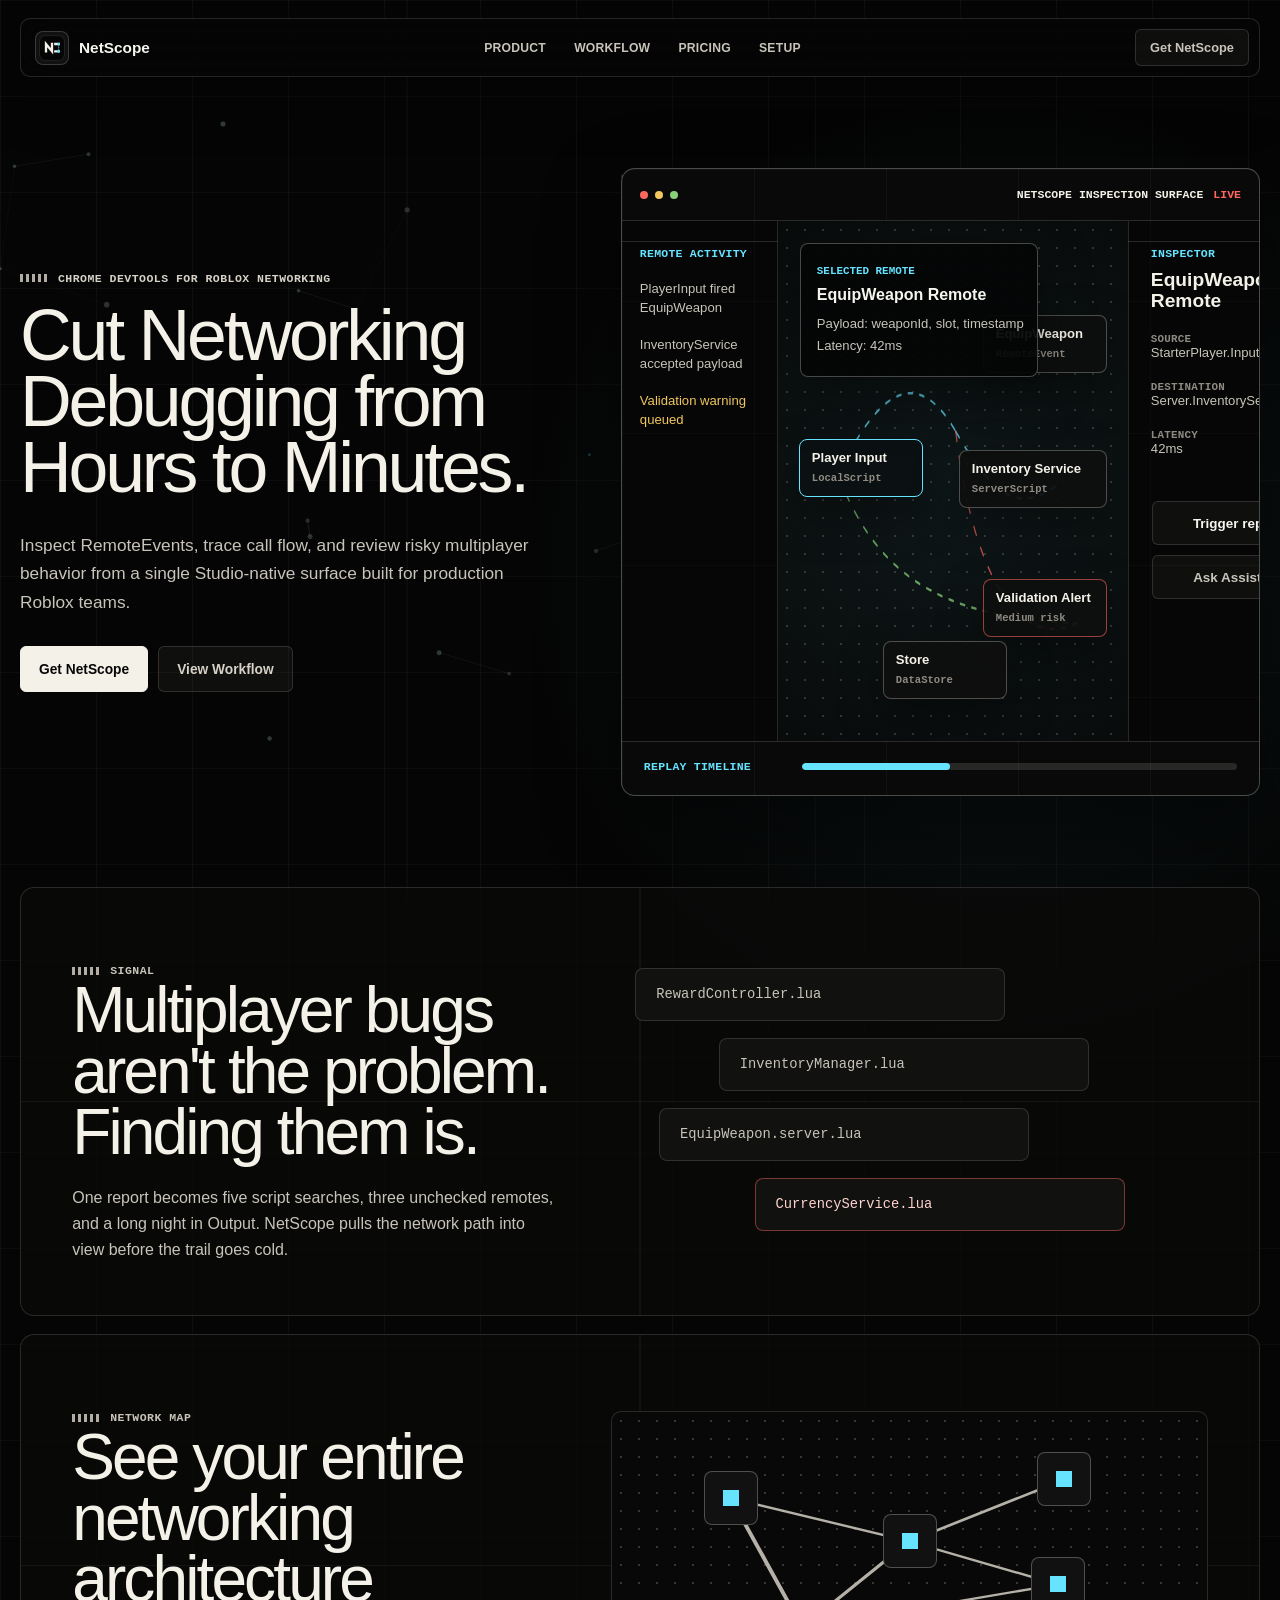
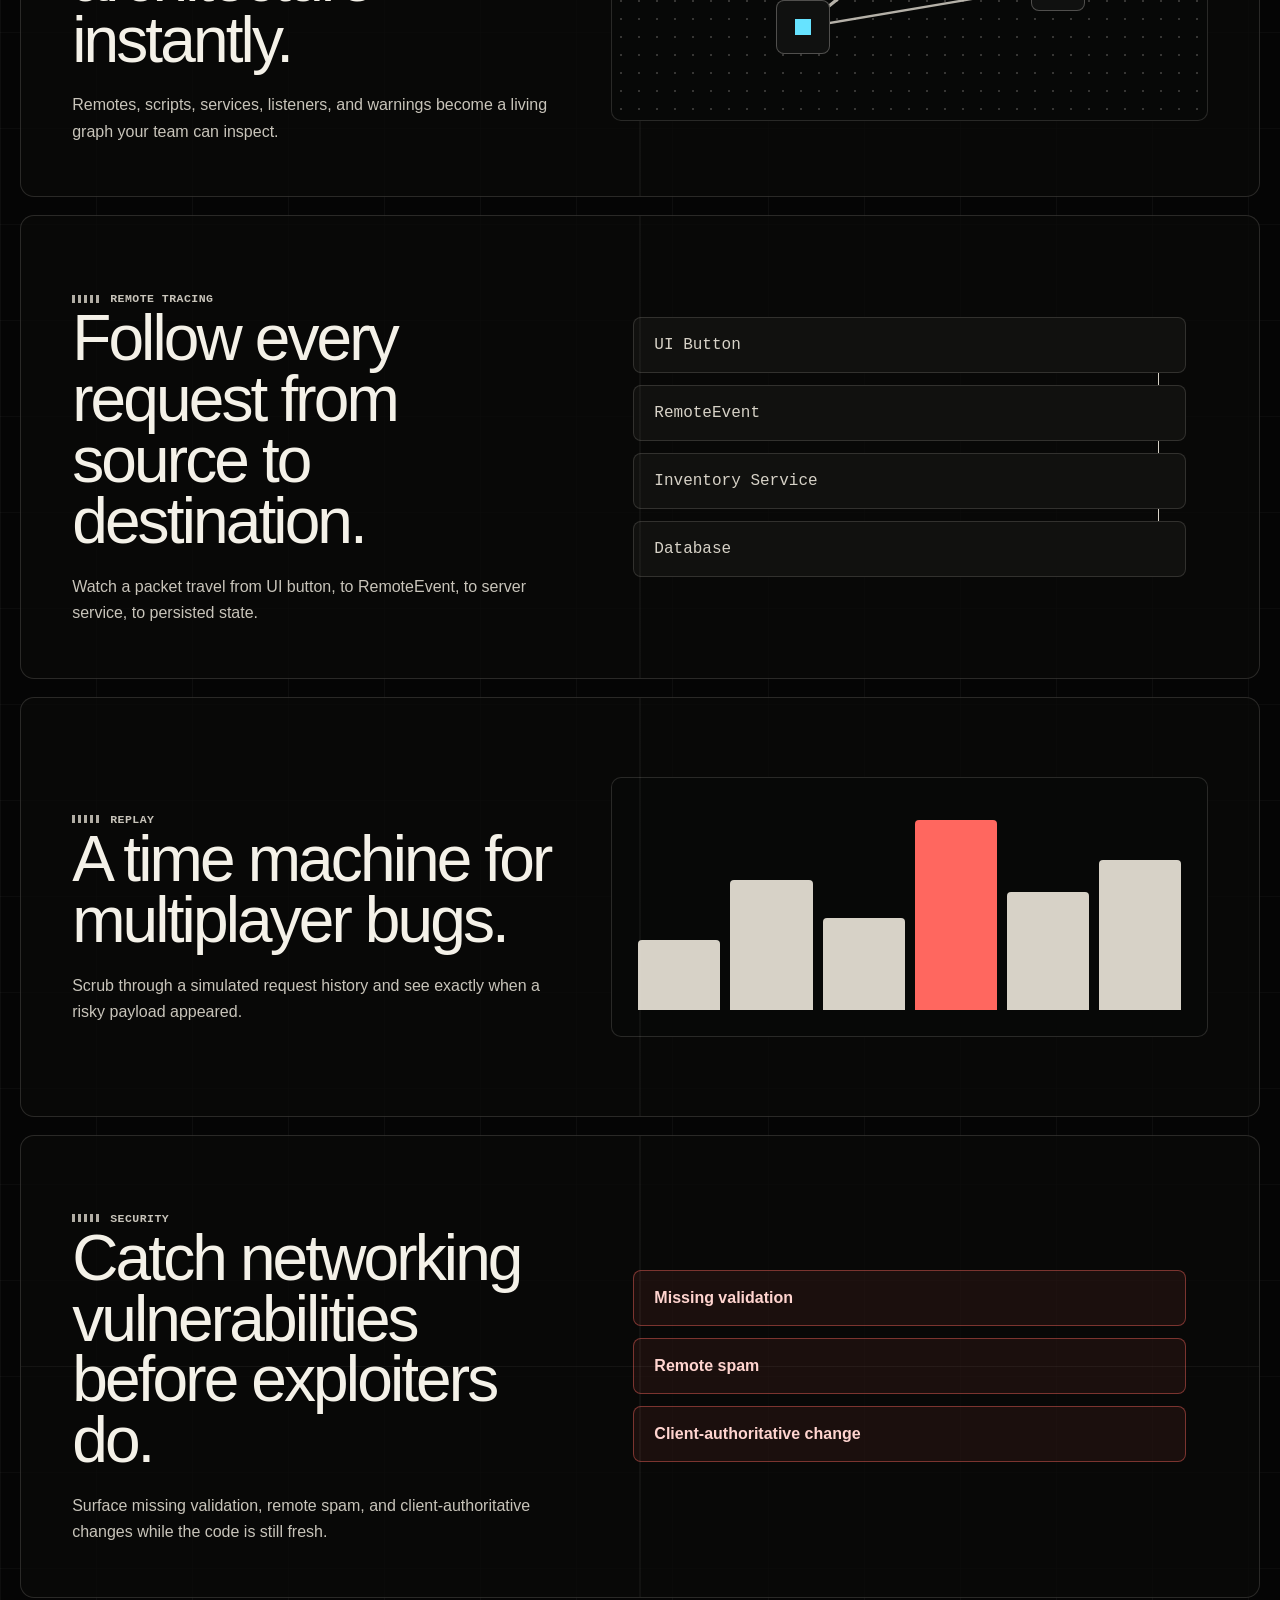
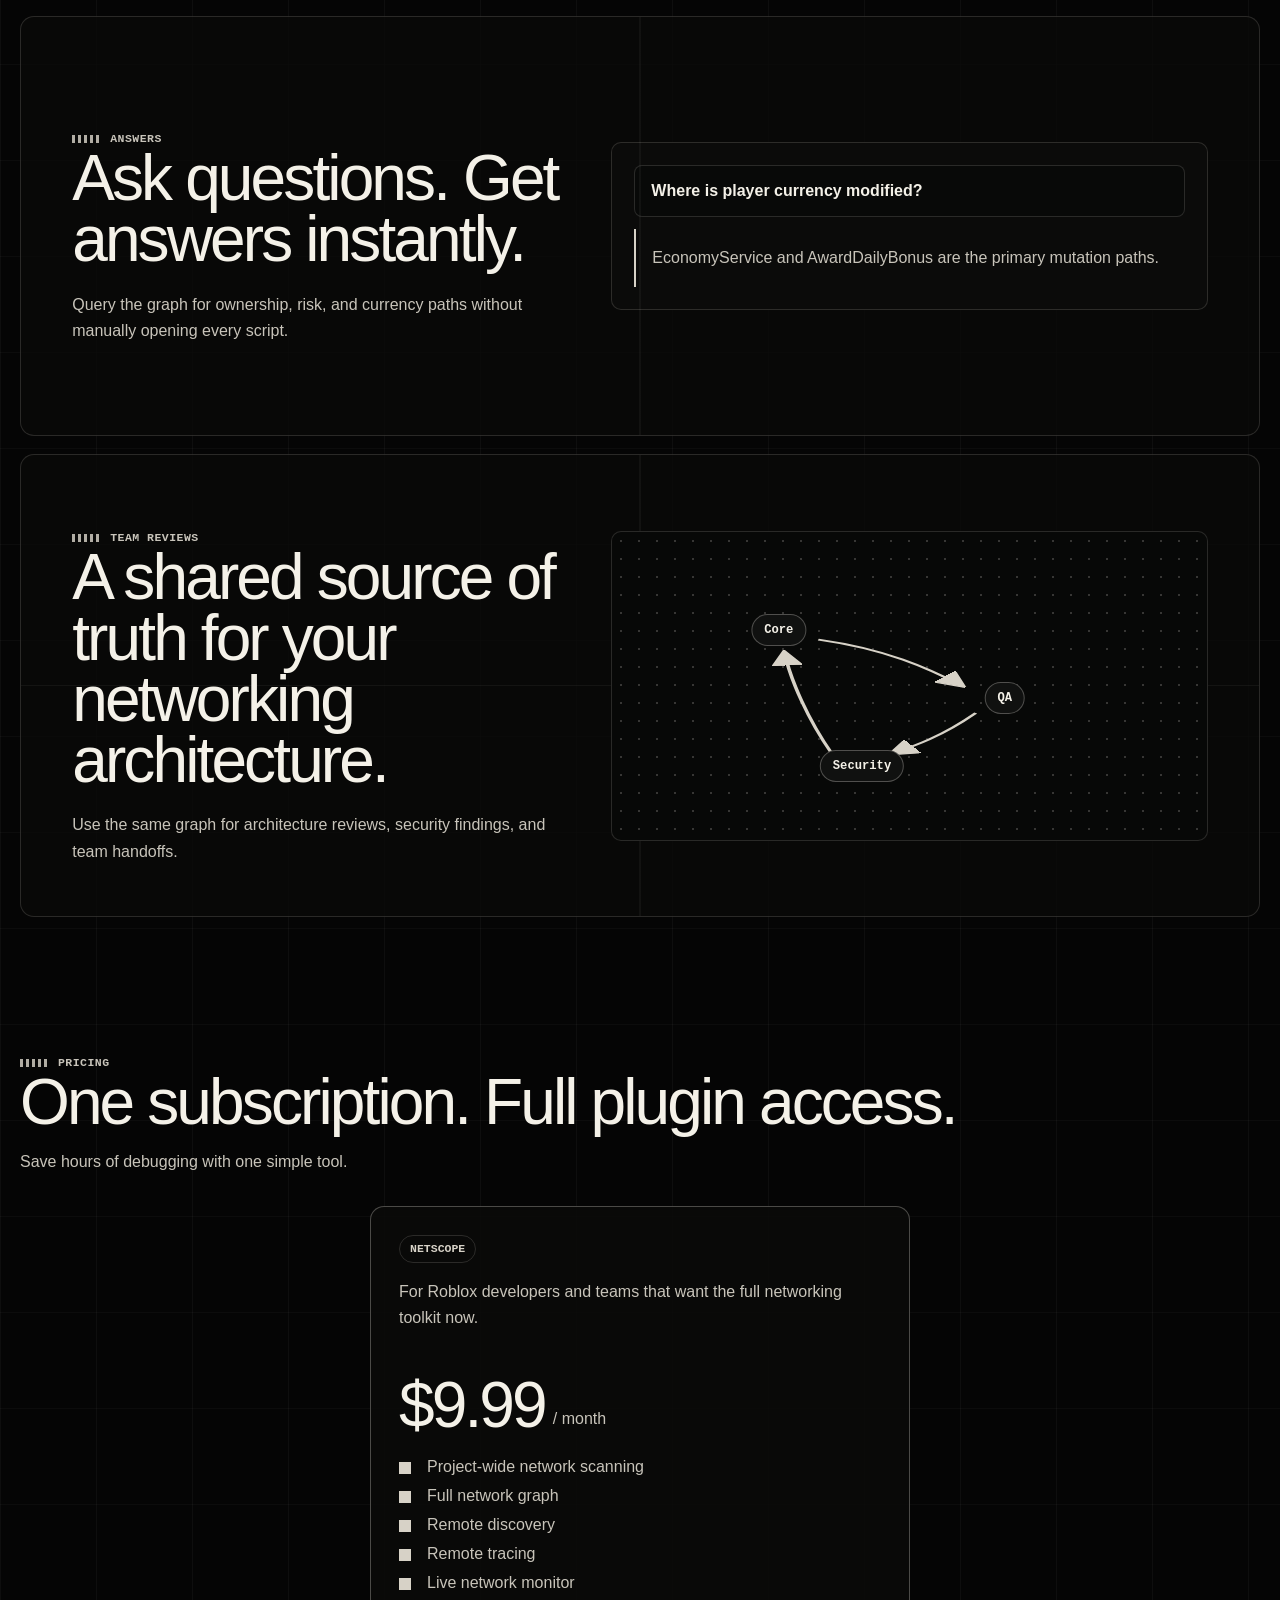
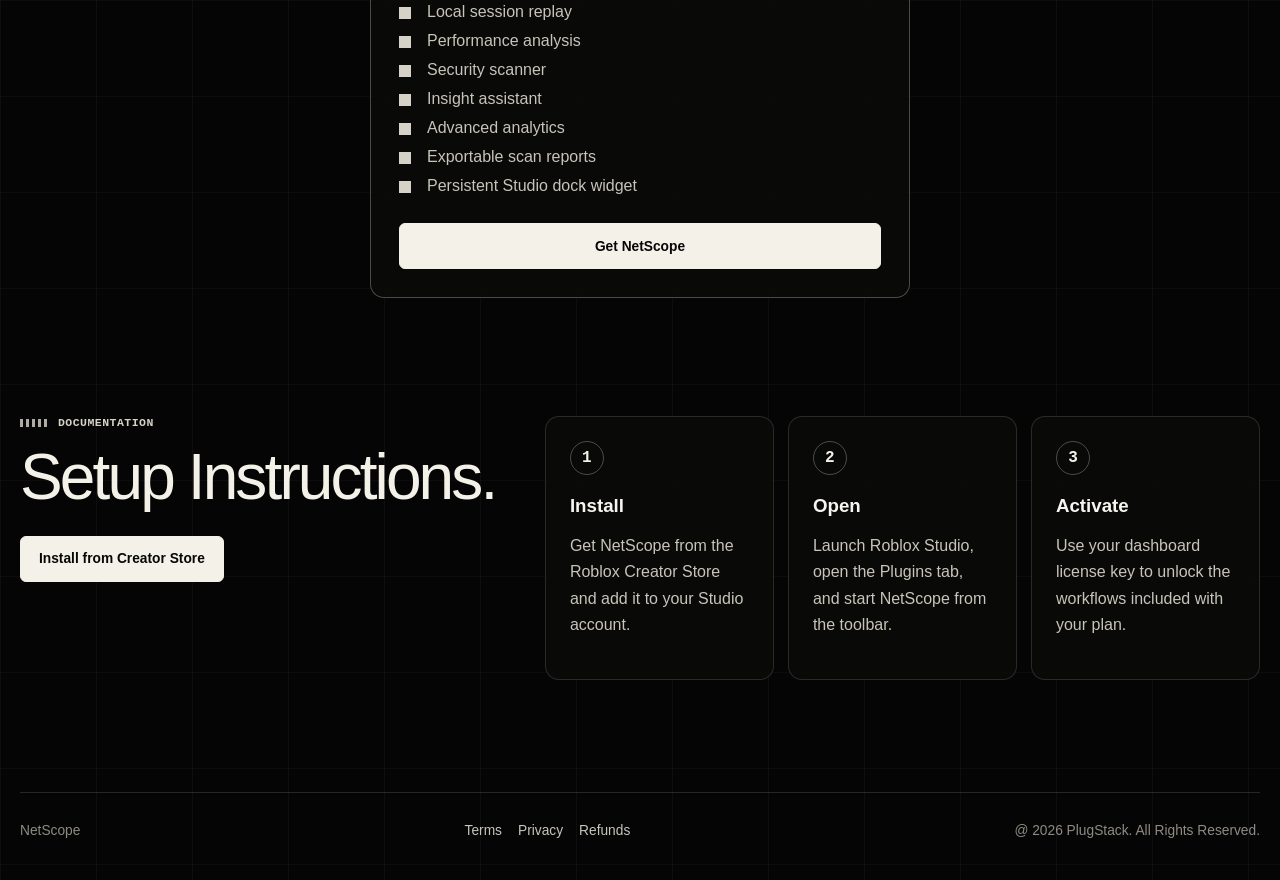
==== commit bd67e4fb: "Add minimal NetScope mark" ====
--- a/index.html
+++ b/index.html
@@ -11,7 +11,7 @@
     <meta property="og:title" content="NetScope | Roblox Networking IDE" />
     <meta property="og:description" content="Chrome DevTools-style network inspection for Roblox developers." />
     <meta property="og:image" content="assets/graph.jpg" />
-    <link rel="icon" type="image/png" href="assets/netscope-logo.png" />
+    <link rel="icon" type="image/svg+xml" href="assets/netscope-mark.svg" />
     <link rel="stylesheet" href="styles.css?v=1.4.0" />
   </head>
   <body>
@@ -19,7 +19,7 @@
 
     <header class="site-header" id="top">
       <a class="brand" href="#top" aria-label="NetScope home">
-        <img class="brand-logo" src="assets/netscope-logo.png" alt="" />
+        <img class="brand-logo" src="assets/netscope-mark.svg" alt="" />
         <span>NetScope</span>
       </a>
       <nav class="nav" aria-label="Primary navigation">
--- a/styles.css
+++ b/styles.css
@@ -176,11 +176,11 @@
 
 .hero {
   display: grid;
-  grid-template-columns: minmax(360px, 0.78fr) minmax(600px, 1.22fr);
-  gap: clamp(36px, 5vw, 86px);
+  grid-template-columns: minmax(520px, 0.86fr) minmax(560px, 1fr);
+  gap: clamp(34px, 4vw, 56px);
   align-items: center;
   min-height: calc(100vh - 90px);
-  padding: clamp(74px, 9vw, 130px) 0 clamp(80px, 8vw, 120px);
+  padding: clamp(58px, 7vw, 104px) 0 clamp(68px, 7vw, 104px);
 }
 
 .hero-copy {
@@ -216,14 +216,14 @@
 .deploy h2 {
   margin: 0;
   color: var(--paper);
-  font-size: clamp(3.4rem, 7vw, 7.8rem);
+  font-size: clamp(3.15rem, 5.6vw, 6.4rem);
   font-weight: 520;
   line-height: 0.92;
   letter-spacing: -0.045em;
 }
 
 .hero-copy h1 {
-  max-width: 760px;
+  max-width: 100%;
   padding-bottom: 0.08em;
 }
 
@@ -244,8 +244,8 @@
 }
 
 .hero-text {
-  max-width: 540px;
-  margin: 28px 0 0;
+  max-width: 520px;
+  margin: 24px 0 0;
   font-size: clamp(1.02rem, 1.35vw, 1.22rem);
 }
 
@@ -253,7 +253,7 @@
   display: flex;
   flex-wrap: wrap;
   gap: 10px;
-  margin-top: 36px;
+  margin-top: 30px;
 }
 
 .button {
@@ -291,6 +291,9 @@
 
 .command-deck {
   position: relative;
+  justify-self: end;
+  width: 100%;
+  max-width: 760px;
   min-width: 0;
   overflow: hidden;
   border: 1px solid var(--rule-strong);
@@ -357,13 +360,13 @@
 
 .demo-layout {
   display: grid;
-  grid-template-columns: minmax(188px, 0.3fr) minmax(360px, 1fr) minmax(230px, 0.36fr);
+  grid-template-columns: minmax(156px, 0.26fr) minmax(350px, 1fr) minmax(218px, 0.36fr);
   min-height: 520px;
 }
 
 .activity-feed,
 .inspect-panel {
-  padding: 22px 20px;
+  padding: 22px 18px;
   background: rgba(0, 0, 0, 0.34);
 }
 
@@ -374,6 +377,8 @@
 .inspect-panel {
   min-width: 0;
   overflow: hidden;
+  padding-right: 22px;
+  padding-left: 22px;
   border-left: 1px solid var(--rule);
 }
 
@@ -444,17 +449,17 @@
   display: grid;
   gap: 5px;
   width: max-content;
-  min-width: 144px;
-  max-width: min(230px, calc(100% - 24px));
-  min-height: 60px;
-  padding: 11px 13px;
+  min-width: 124px;
+  max-width: min(180px, calc(100% - 24px));
+  min-height: 58px;
+  padding: 10px 12px;
   border: 1px solid var(--rule-strong);
   border-radius: 8px;
   background: rgba(14, 15, 14, 0.94);
   box-shadow: 0 18px 46px rgba(0, 0, 0, 0.34);
   color: var(--paper);
   cursor: grab;
-  font-size: 0.88rem;
+  font-size: 0.82rem;
   font-weight: 850;
   text-align: left;
   white-space: nowrap;
@@ -463,7 +468,7 @@
 .graph-node small {
   color: var(--muted);
   font-family: "Cascadia Mono", "SFMono-Regular", Consolas, monospace;
-  font-size: 0.68rem;
+  font-size: 0.66rem;
   font-weight: 700;
 }
 
@@ -475,27 +480,28 @@
 
 .node-player {
   top: 42%;
-  left: 8%;
+  left: 6%;
 }
 
 .node-remote {
   top: 18%;
-  left: 44%;
+  right: 6%;
 }
 
 .node-service {
   top: 44%;
-  right: 5%;
+  right: 6%;
+  min-width: 148px;
 }
 
 .node-security {
-  right: 4%;
+  right: 6%;
   bottom: 20%;
   border-color: rgba(255, 103, 95, 0.58);
 }
 
 .node-data {
-  left: 32%;
+  left: 30%;
   bottom: 8%;
 }
 
@@ -503,7 +509,7 @@
   position: absolute;
   top: 22px;
   left: 22px;
-  width: min(255px, calc(100% - 44px));
+  width: min(238px, calc(100% - 44px));
   padding: 16px;
   border: 1px solid var(--rule-strong);
   border-radius: 8px;
@@ -557,11 +563,13 @@
 }
 
 .mini-button {
-  width: 100%;
+  width: calc(100% - 2px);
   max-width: 100%;
   min-height: 44px;
   margin-top: 10px;
-  padding: 0 12px;
+  margin-right: 1px;
+  margin-left: 1px;
+  padding: 0 10px;
   cursor: pointer;
   font-size: 0.84rem;
   font-weight: 850;
@@ -1119,6 +1127,11 @@
     min-height: auto;
   }
 
+  .command-deck {
+    justify-self: stretch;
+    max-width: none;
+  }
+
   .demo-layout {
     grid-template-columns: 1fr;
   }
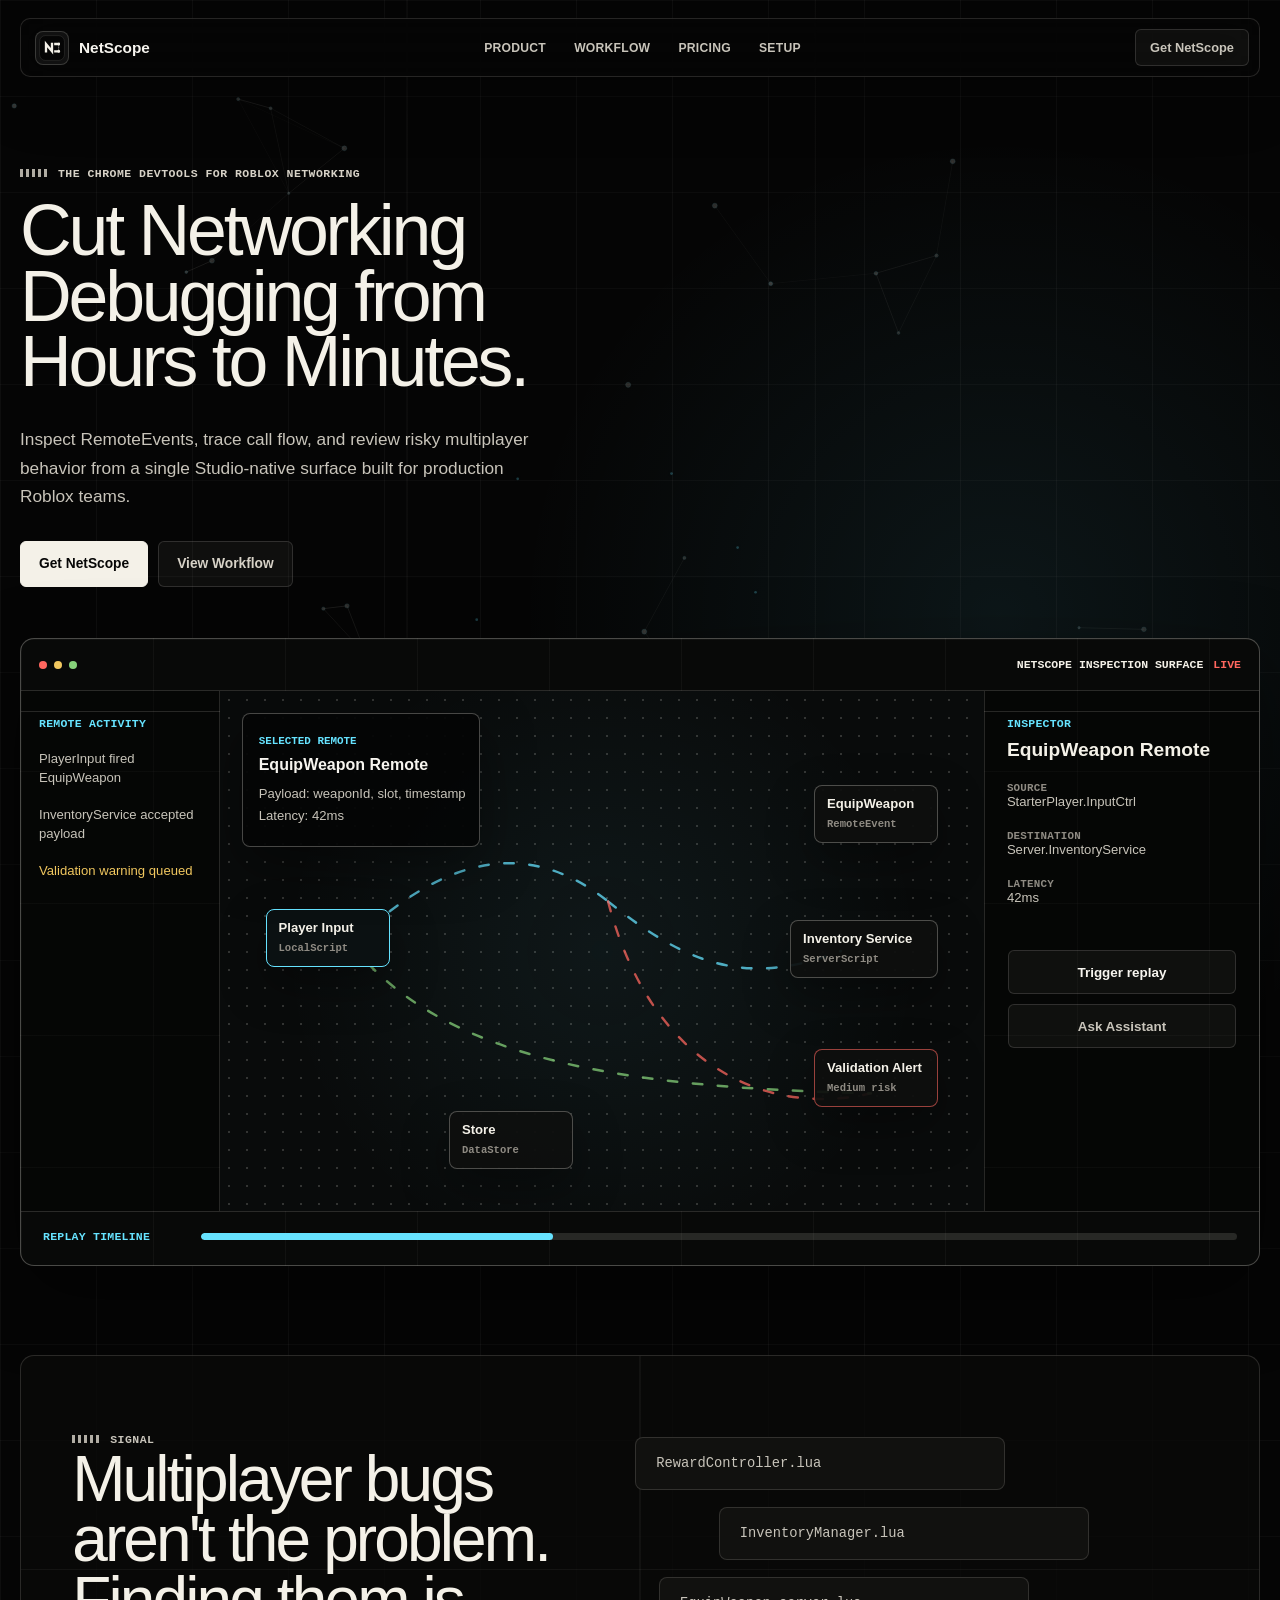
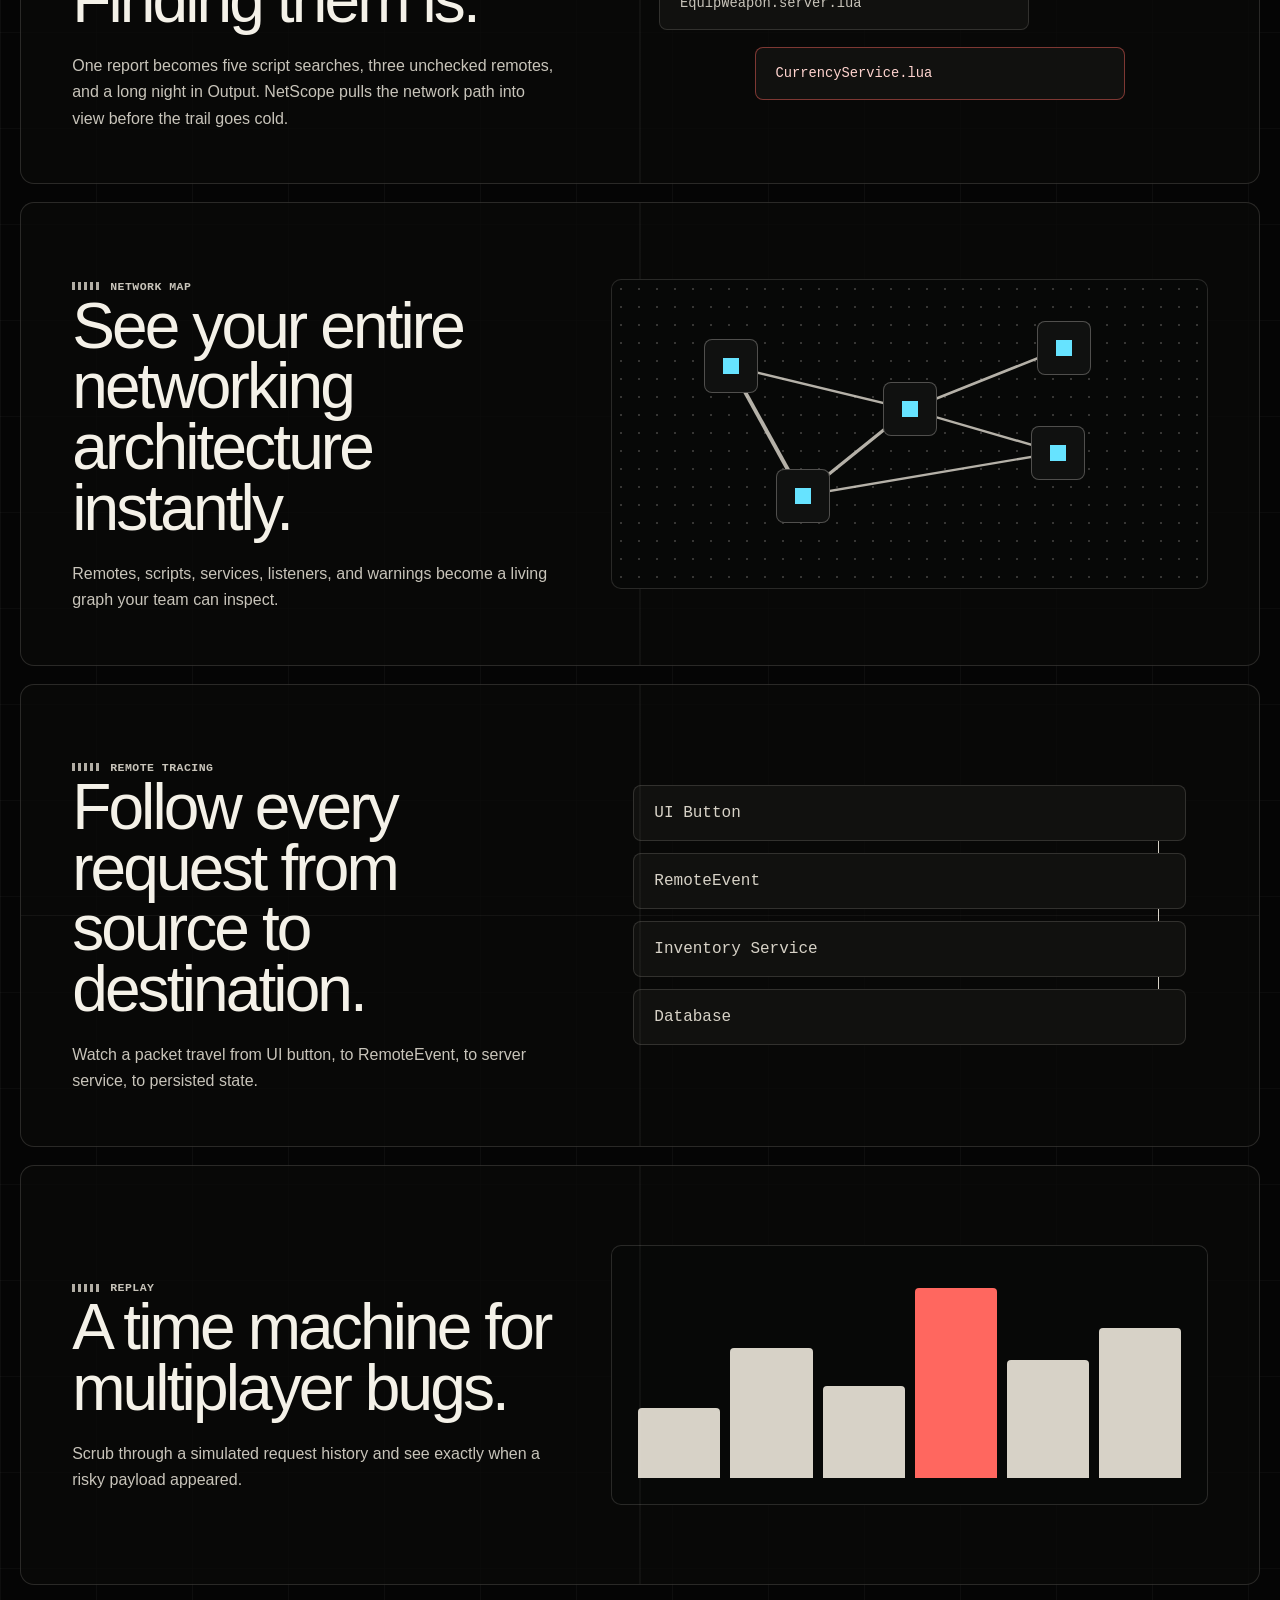
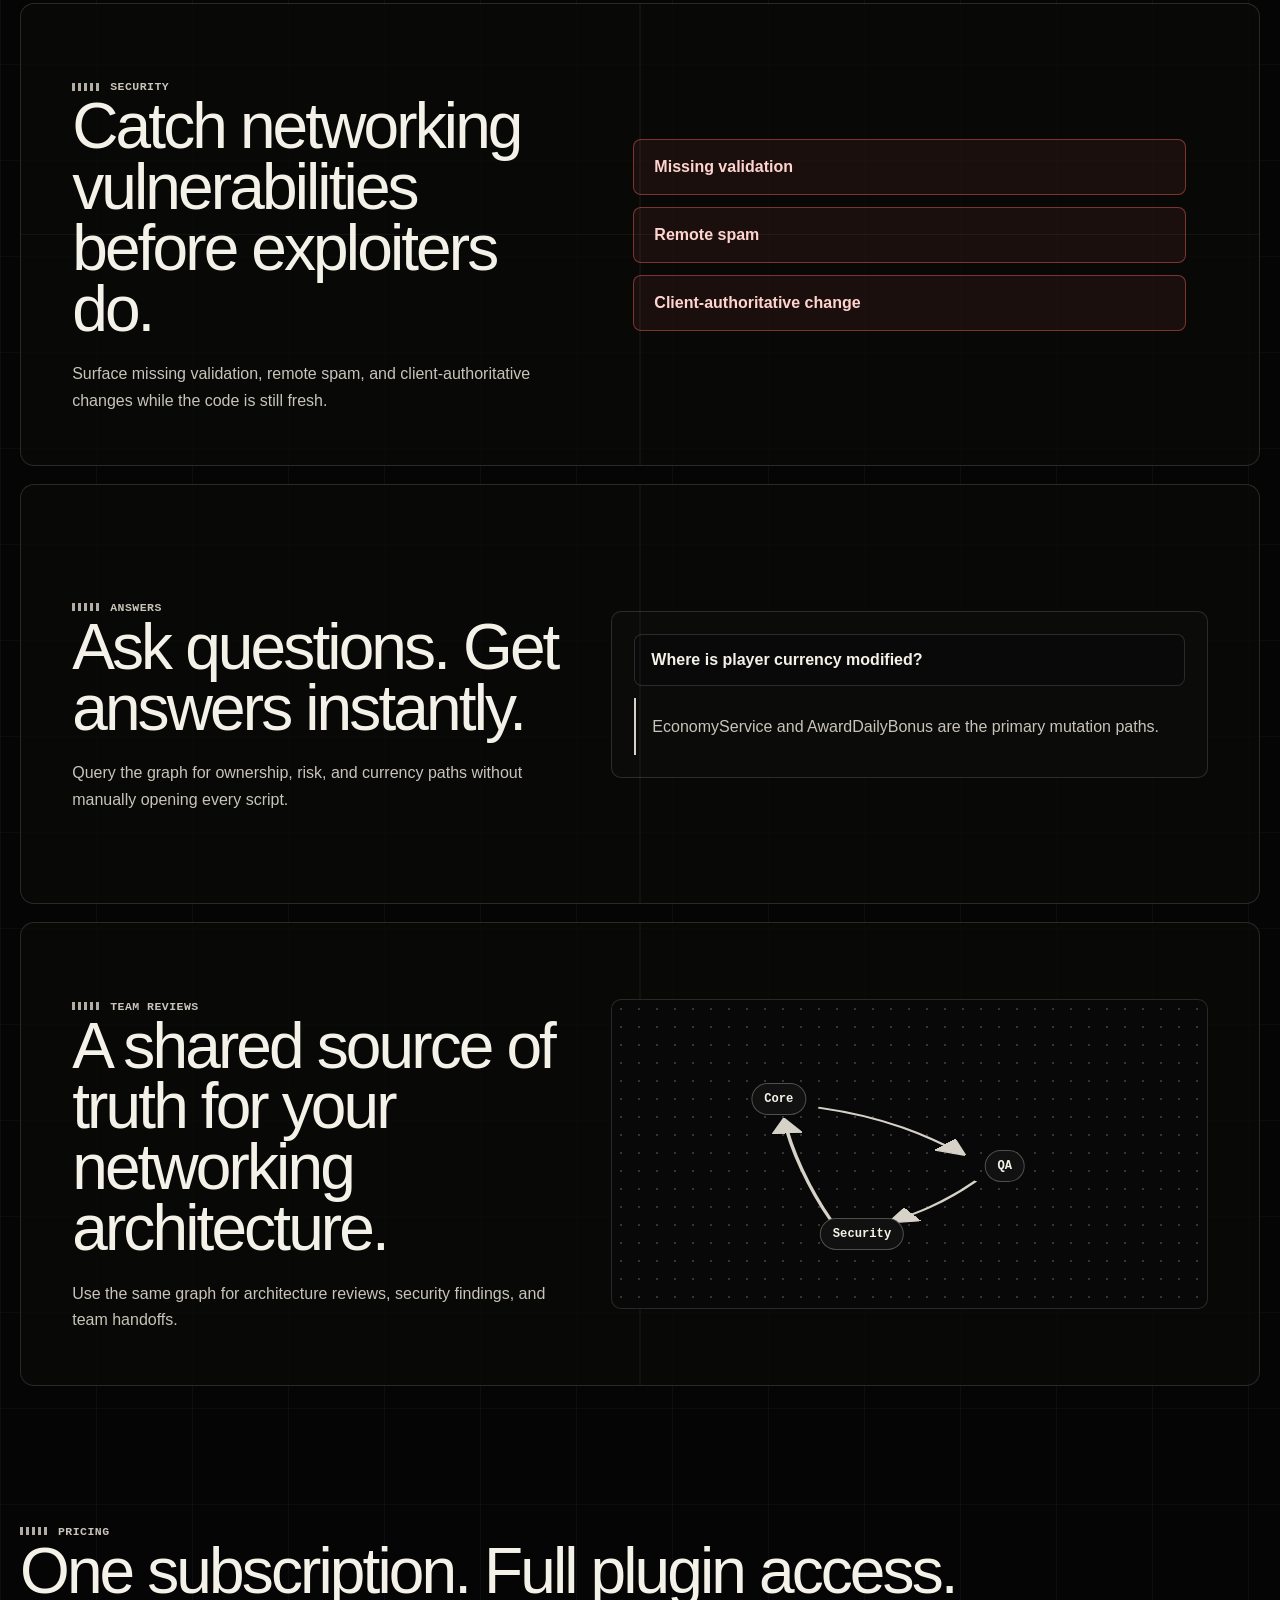
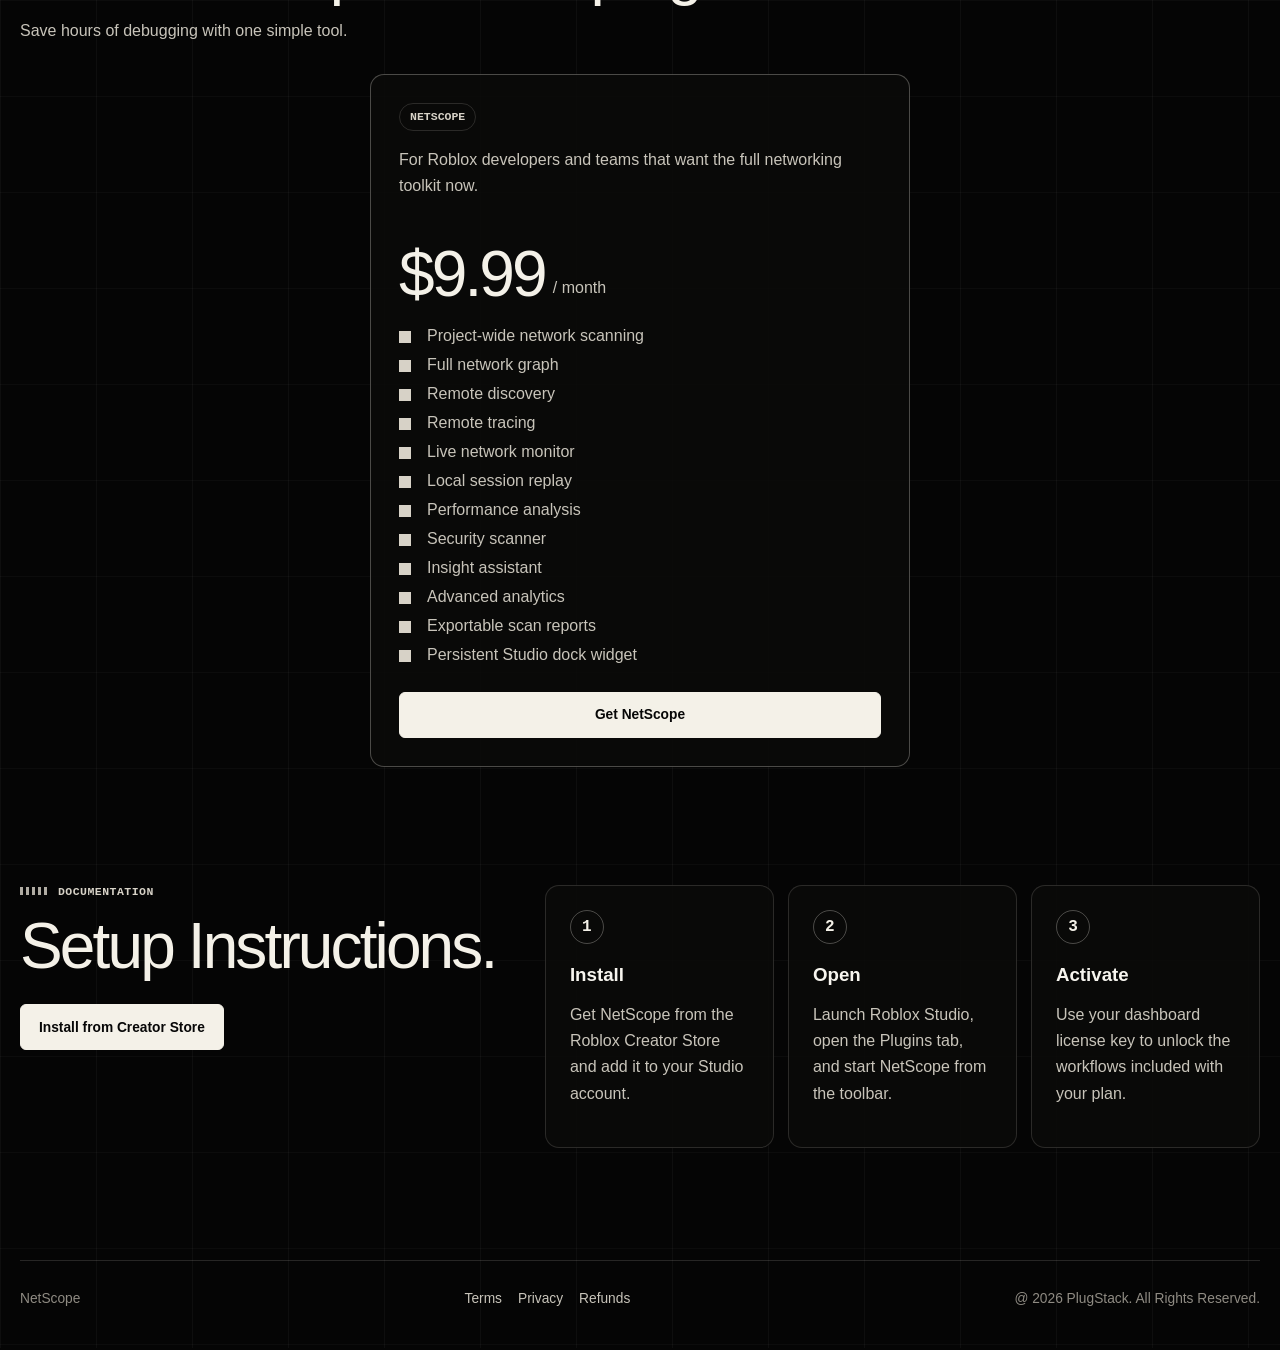
==== commit b7689e35: "index.html" ====
--- a/index.html
+++ b/index.html
@@ -34,7 +34,7 @@
     <main>
       <section class="hero section-shell" id="demo">
         <div class="hero-copy">
-          <p class="eyebrow">Chrome DevTools for Roblox networking</p>
+          <p class="eyebrow">The Chrome DevTools for Roblox networking</p>
           <h1>Cut Networking Debugging from Hours to Minutes.</h1>
           <p class="hero-text">
             Inspect RemoteEvents, trace call flow, and review risky multiplayer behavior from a single Studio-native
--- a/styles.css
+++ b/styles.css
@@ -174,6 +174,10 @@
   margin: 0 auto;
 }
 
+.hero.section-shell {
+  width: min(1480px, calc(100% - 40px));
+}
+
 .hero {
   display: grid;
   grid-template-columns: minmax(520px, 0.86fr) minmax(560px, 1fr);
@@ -291,6 +295,7 @@
 
 .command-deck {
   position: relative;
+  container-type: inline-size;
   justify-self: end;
   width: 100%;
   max-width: 760px;
@@ -545,6 +550,7 @@
   font-size: 1.2rem;
   font-weight: 800;
   line-height: 1.1;
+  overflow-wrap: anywhere;
 }
 
 .inspect-panel dl {
@@ -580,6 +586,30 @@
   color: var(--ink-soft);
 }
 
+@container (max-width: 820px) {
+  .demo-layout {
+    grid-template-columns: minmax(150px, 0.34fr) minmax(330px, 1fr);
+  }
+
+  .inspect-panel {
+    display: grid;
+    grid-template-columns: 1fr 1fr;
+    grid-column: 1 / -1;
+    gap: 12px 18px;
+    border-top: 1px solid var(--rule);
+    border-left: 0;
+  }
+
+  .inspect-panel dl {
+    grid-column: 1 / -1;
+    grid-template-columns: repeat(3, minmax(0, 1fr));
+  }
+
+  .mini-button {
+    margin-top: 0;
+  }
+}
+
 .replay-strip {
   display: grid;
   grid-template-columns: 140px 1fr;
@@ -1108,6 +1138,18 @@
   50% { transform: translateX(190%); }
 }
 
+@media (max-width: 1380px) {
+  .hero {
+    grid-template-columns: 1fr;
+    min-height: auto;
+  }
+
+  .command-deck {
+    justify-self: stretch;
+    max-width: none;
+  }
+}
+
 @media (max-width: 1120px) {
   .site-header {
     grid-template-columns: auto auto;
@@ -1117,19 +1159,9 @@
     display: none;
   }
 
-  .hero,
   .story-card,
   .deploy {
     grid-template-columns: 1fr;
-  }
-
-  .hero {
-    min-height: auto;
-  }
-
-  .command-deck {
-    justify-self: stretch;
-    max-width: none;
   }
 
   .demo-layout {
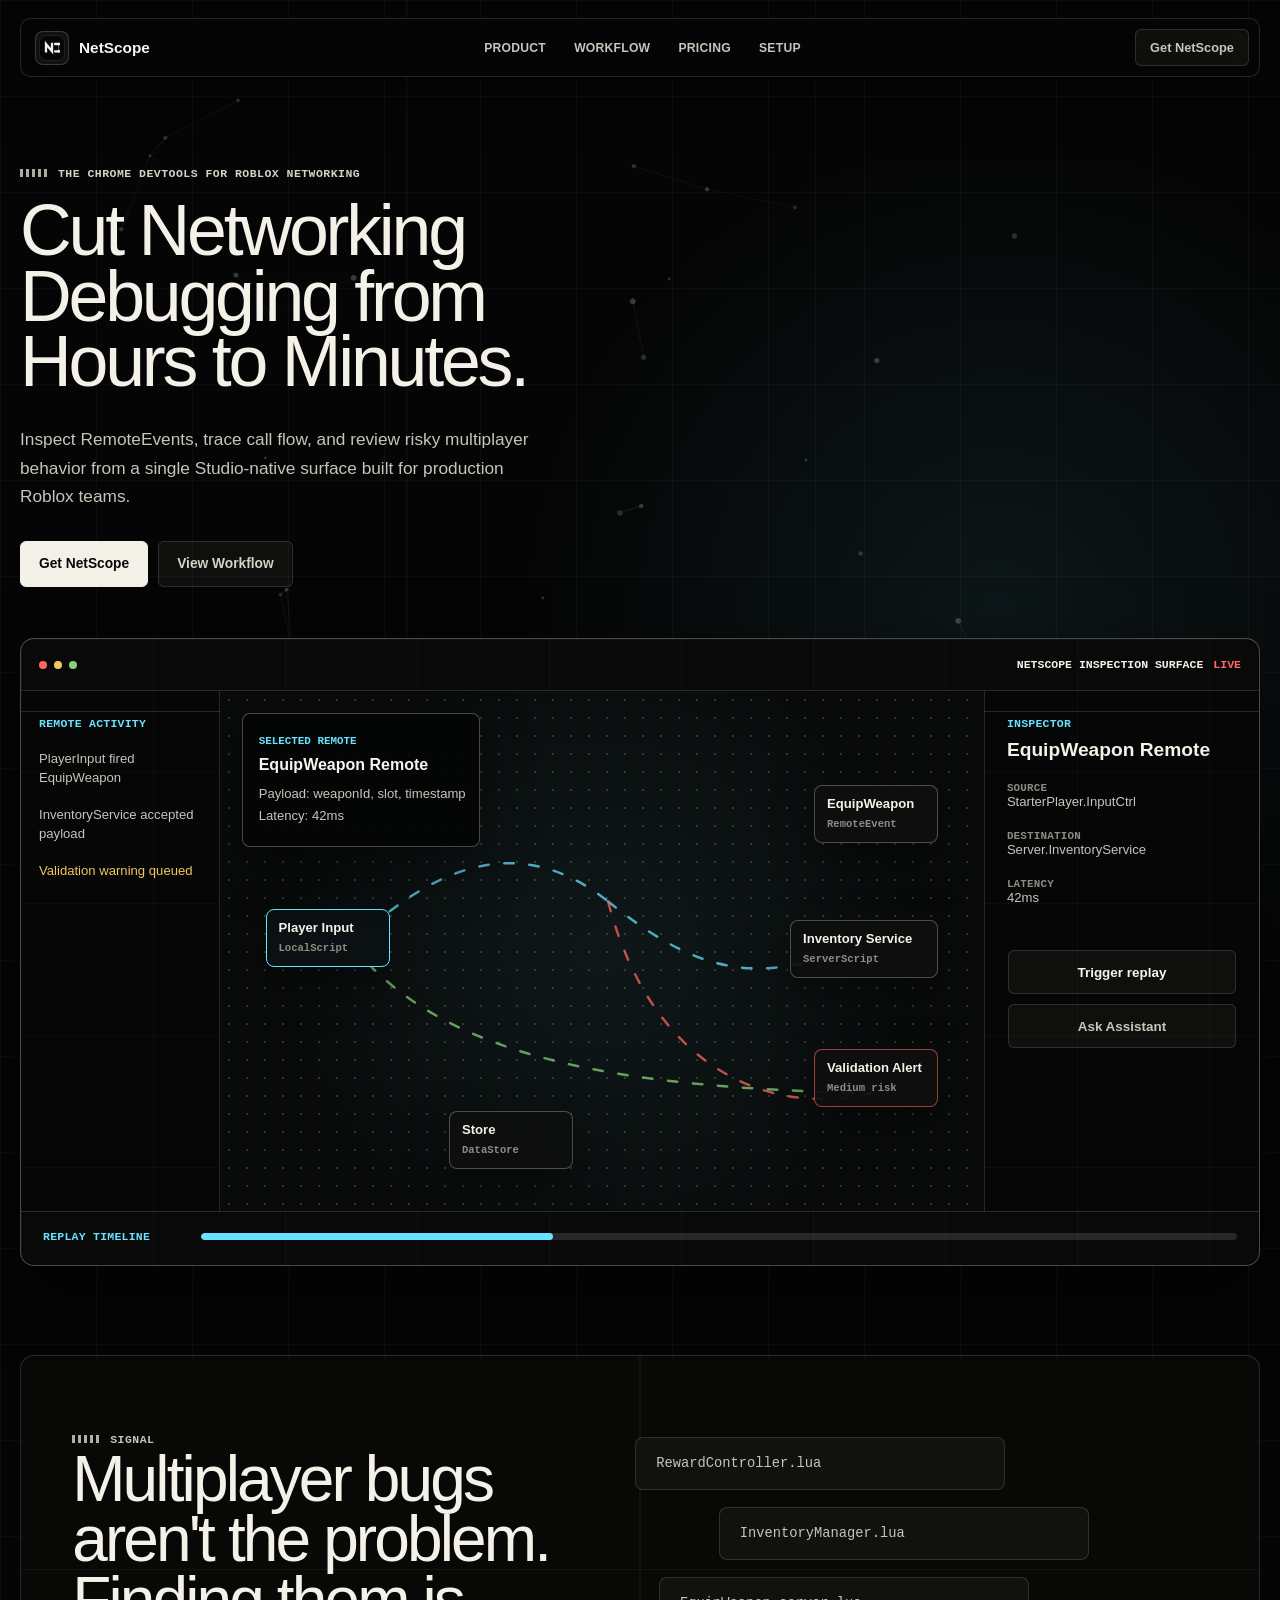
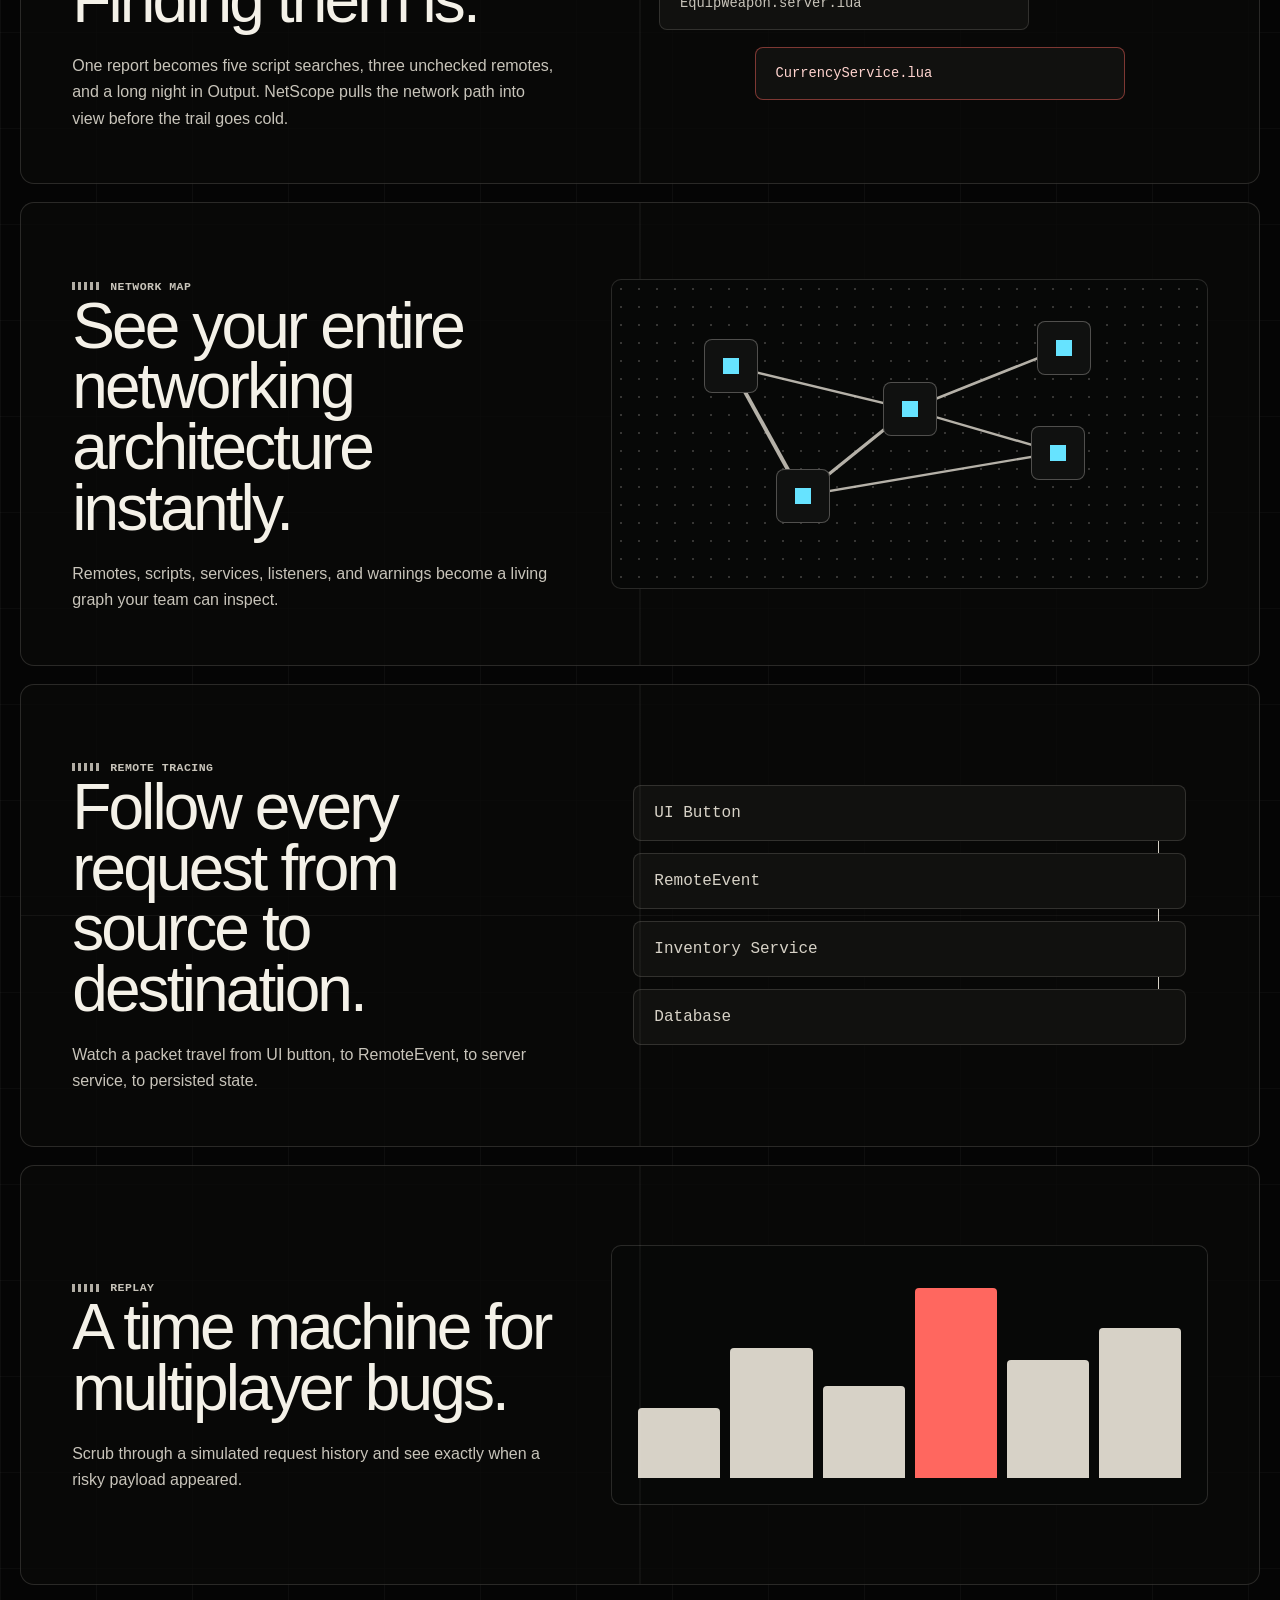
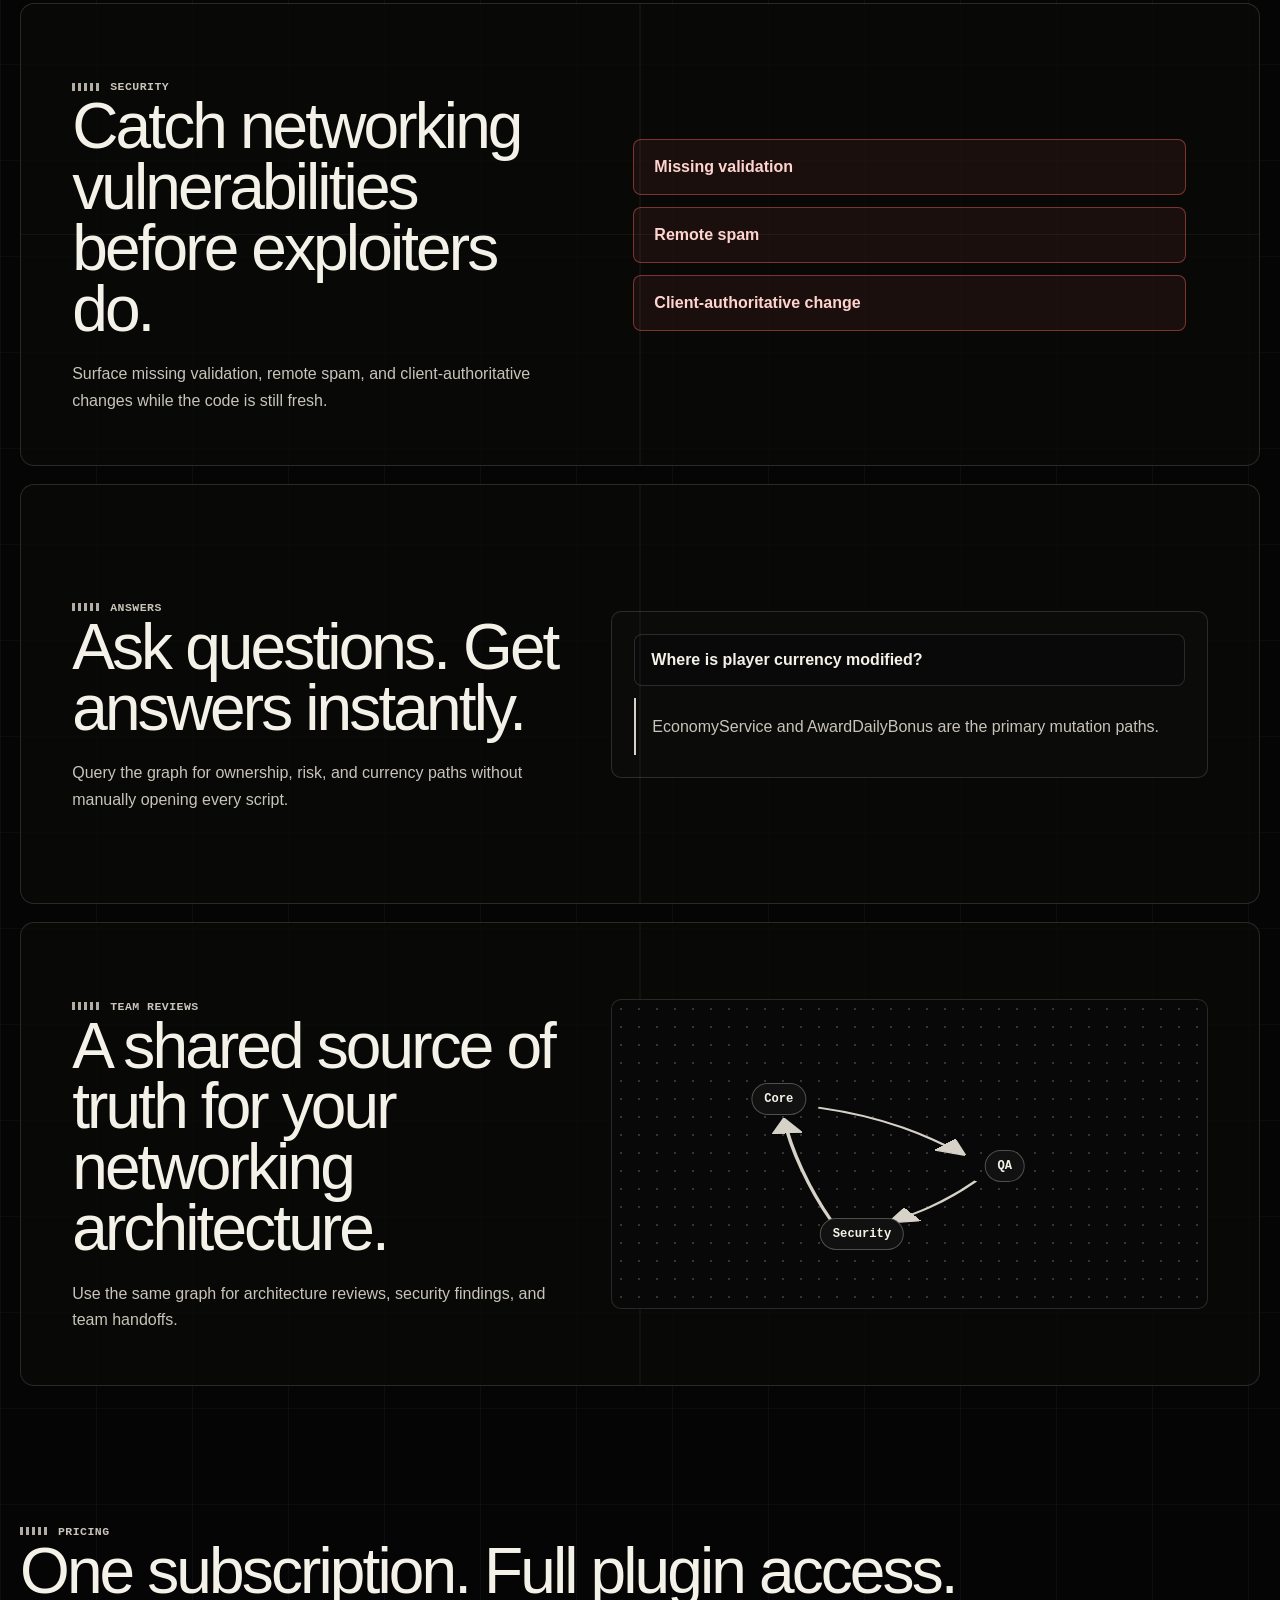
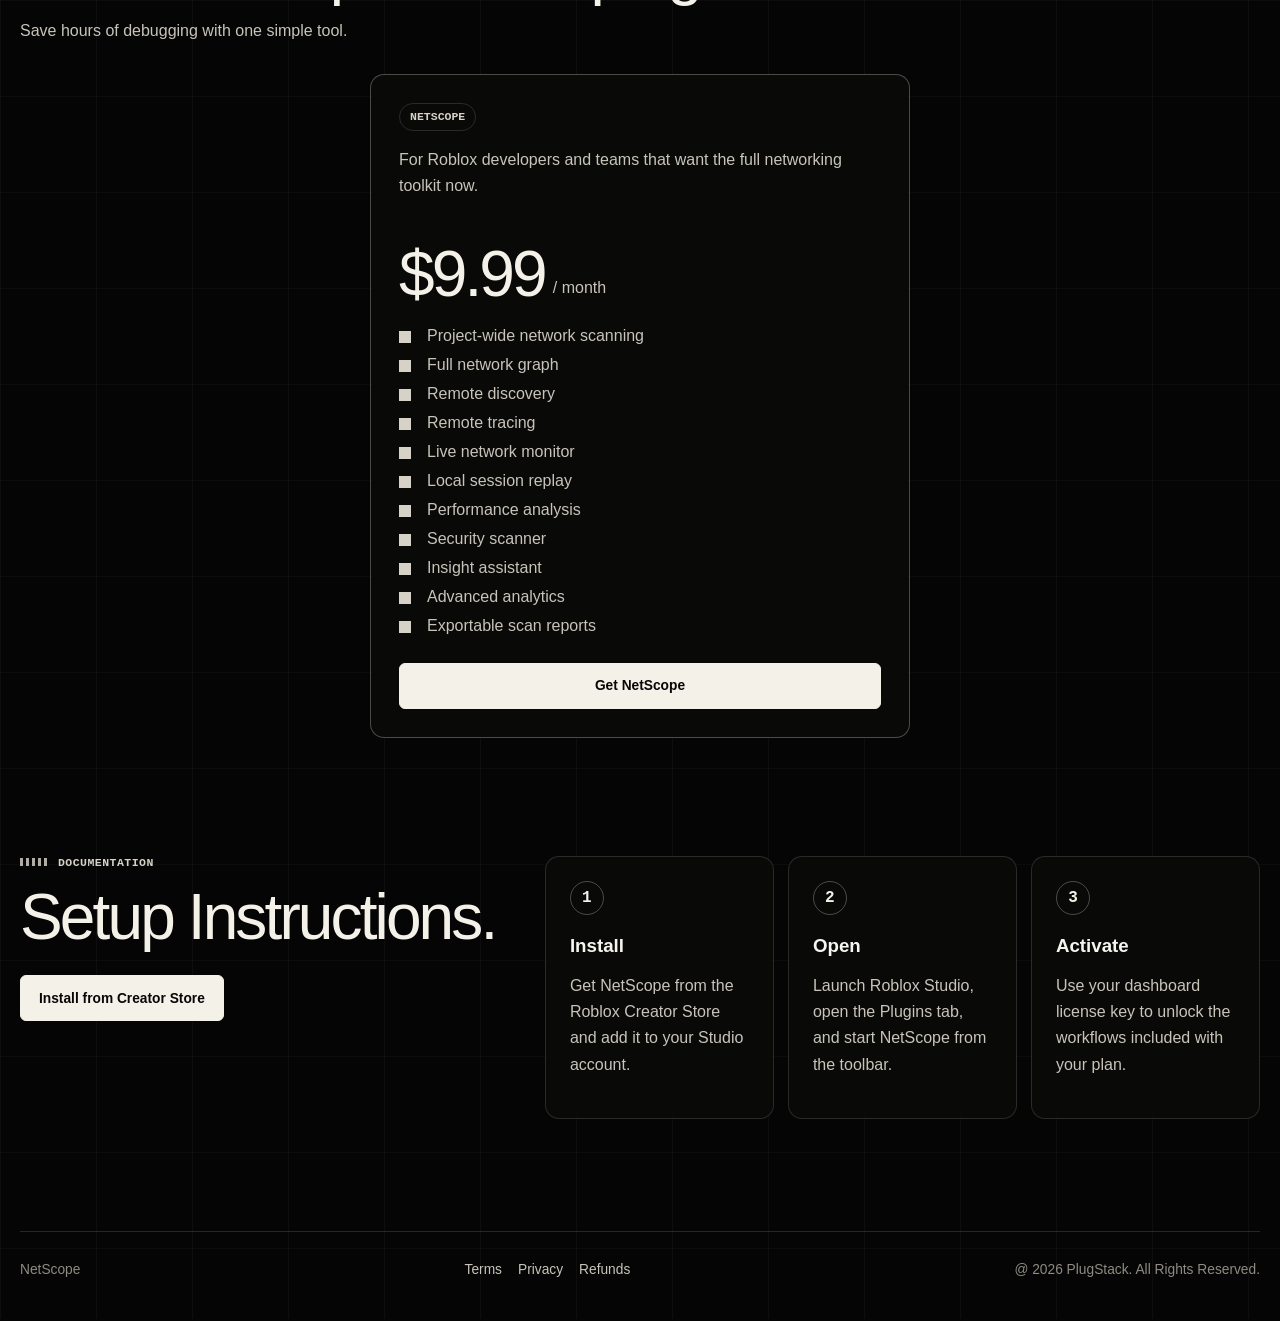
==== commit 464a304f: "Update index.html" ====
--- a/index.html
+++ b/index.html
@@ -270,7 +270,6 @@
               <li>Insight assistant</li>
               <li>Advanced analytics</li>
               <li>Exportable scan reports</li>
-              <li>Persistent Studio dock widget</li>
             </ul>
             <a class="button primary price-cta" href="https://netscopedashboard.online/?plan=pro">Get NetScope</a>
           </article>
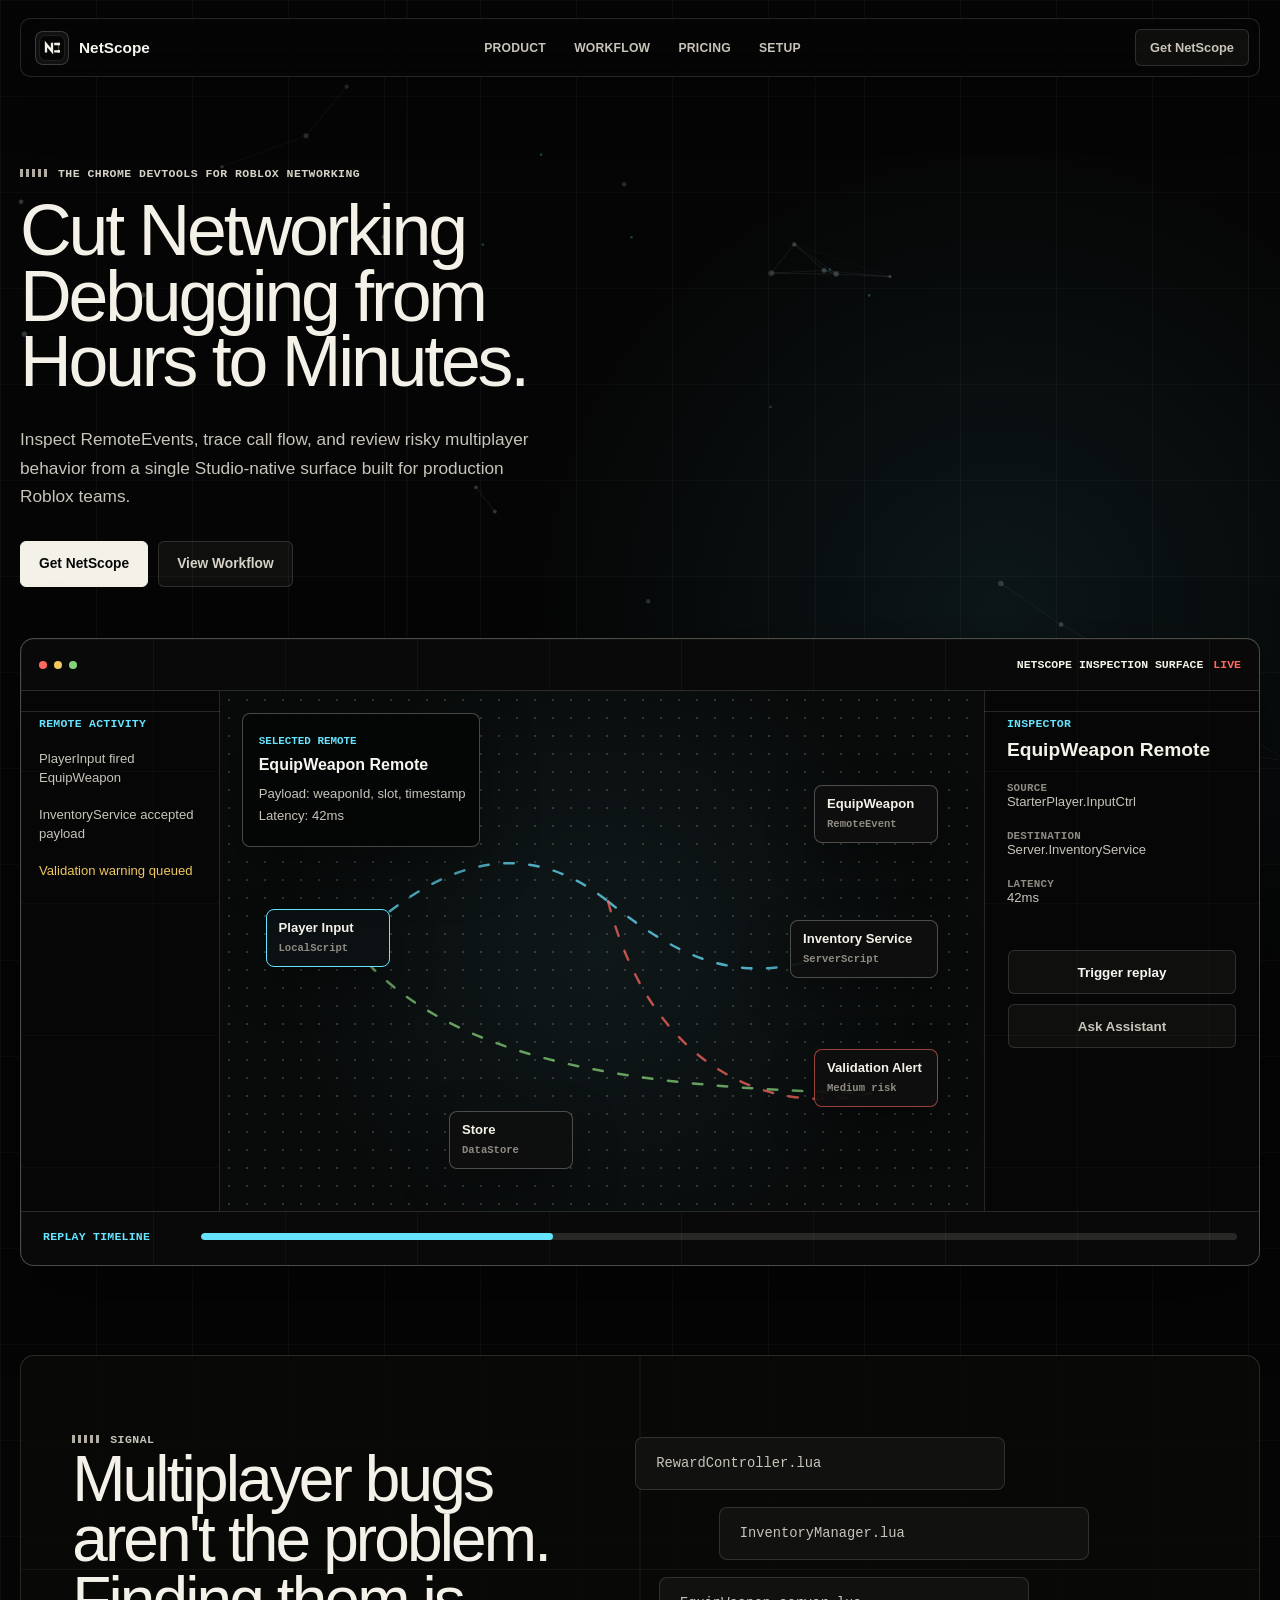
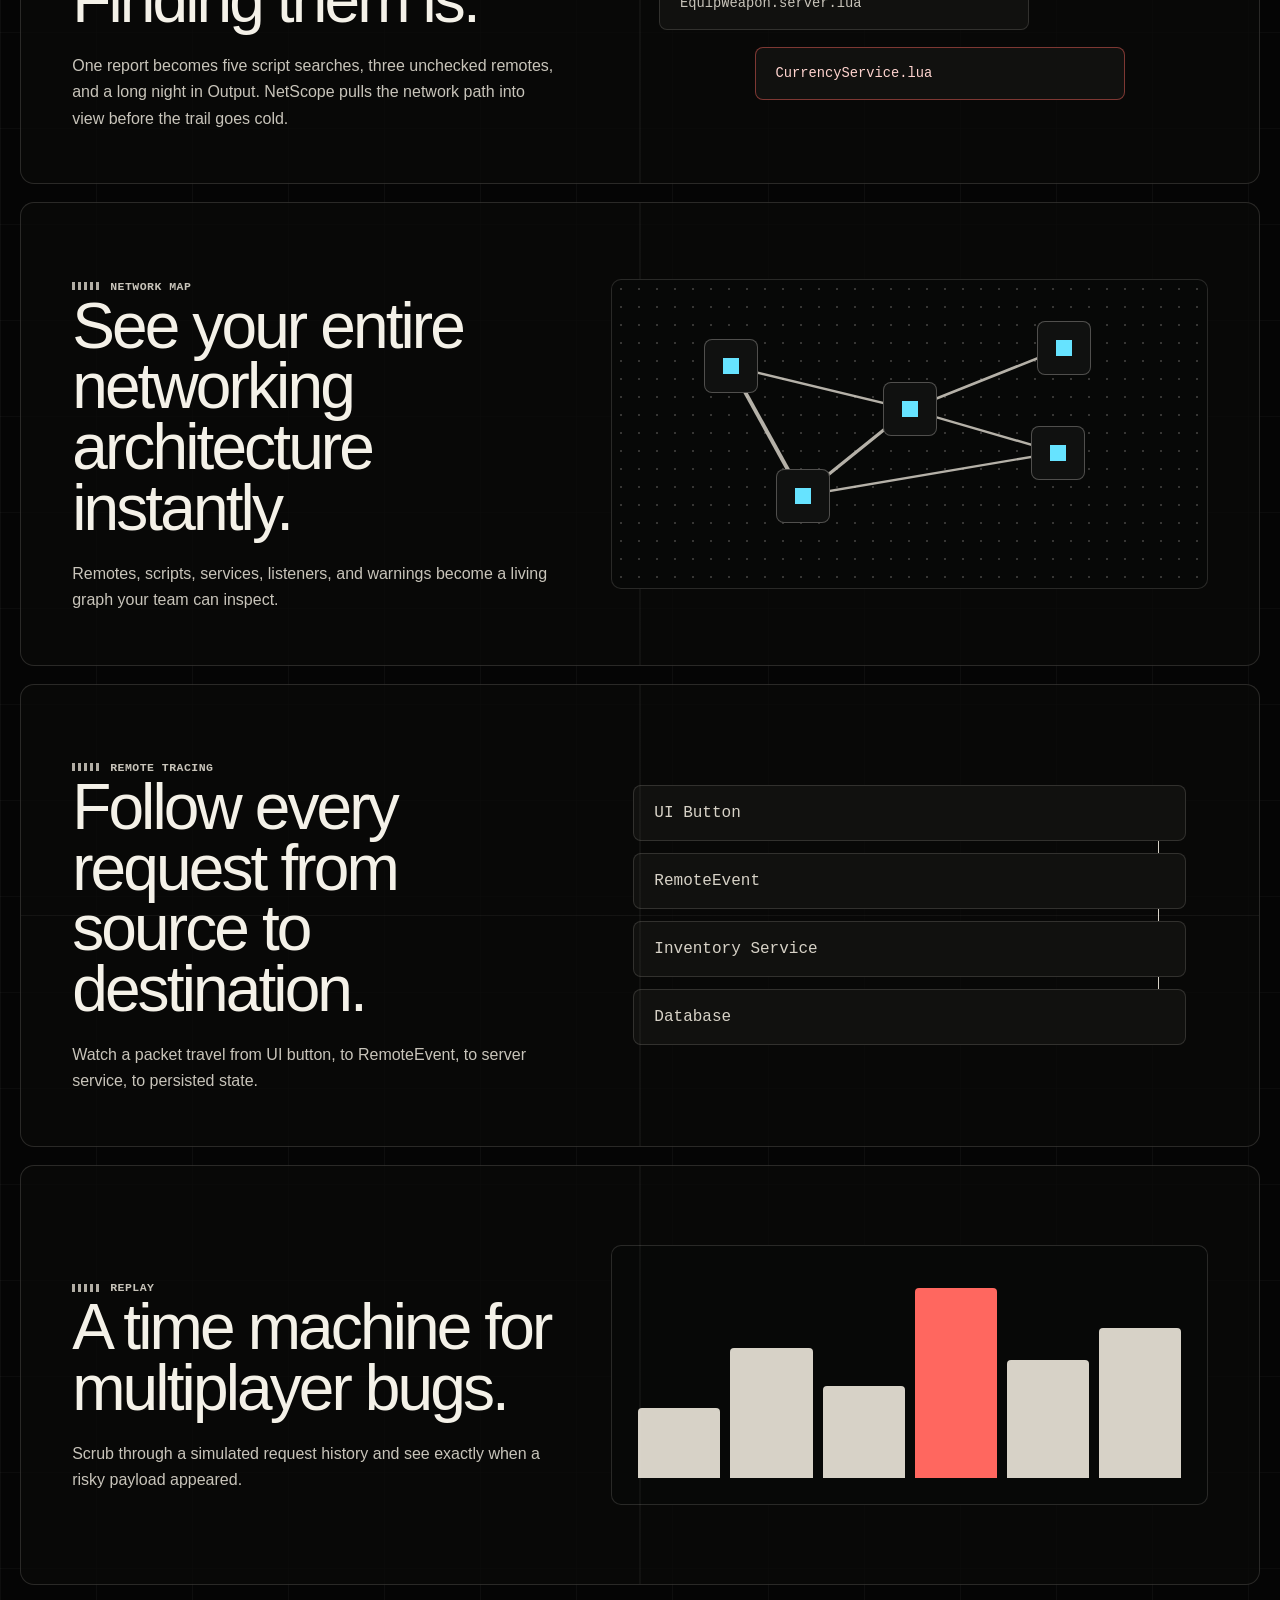
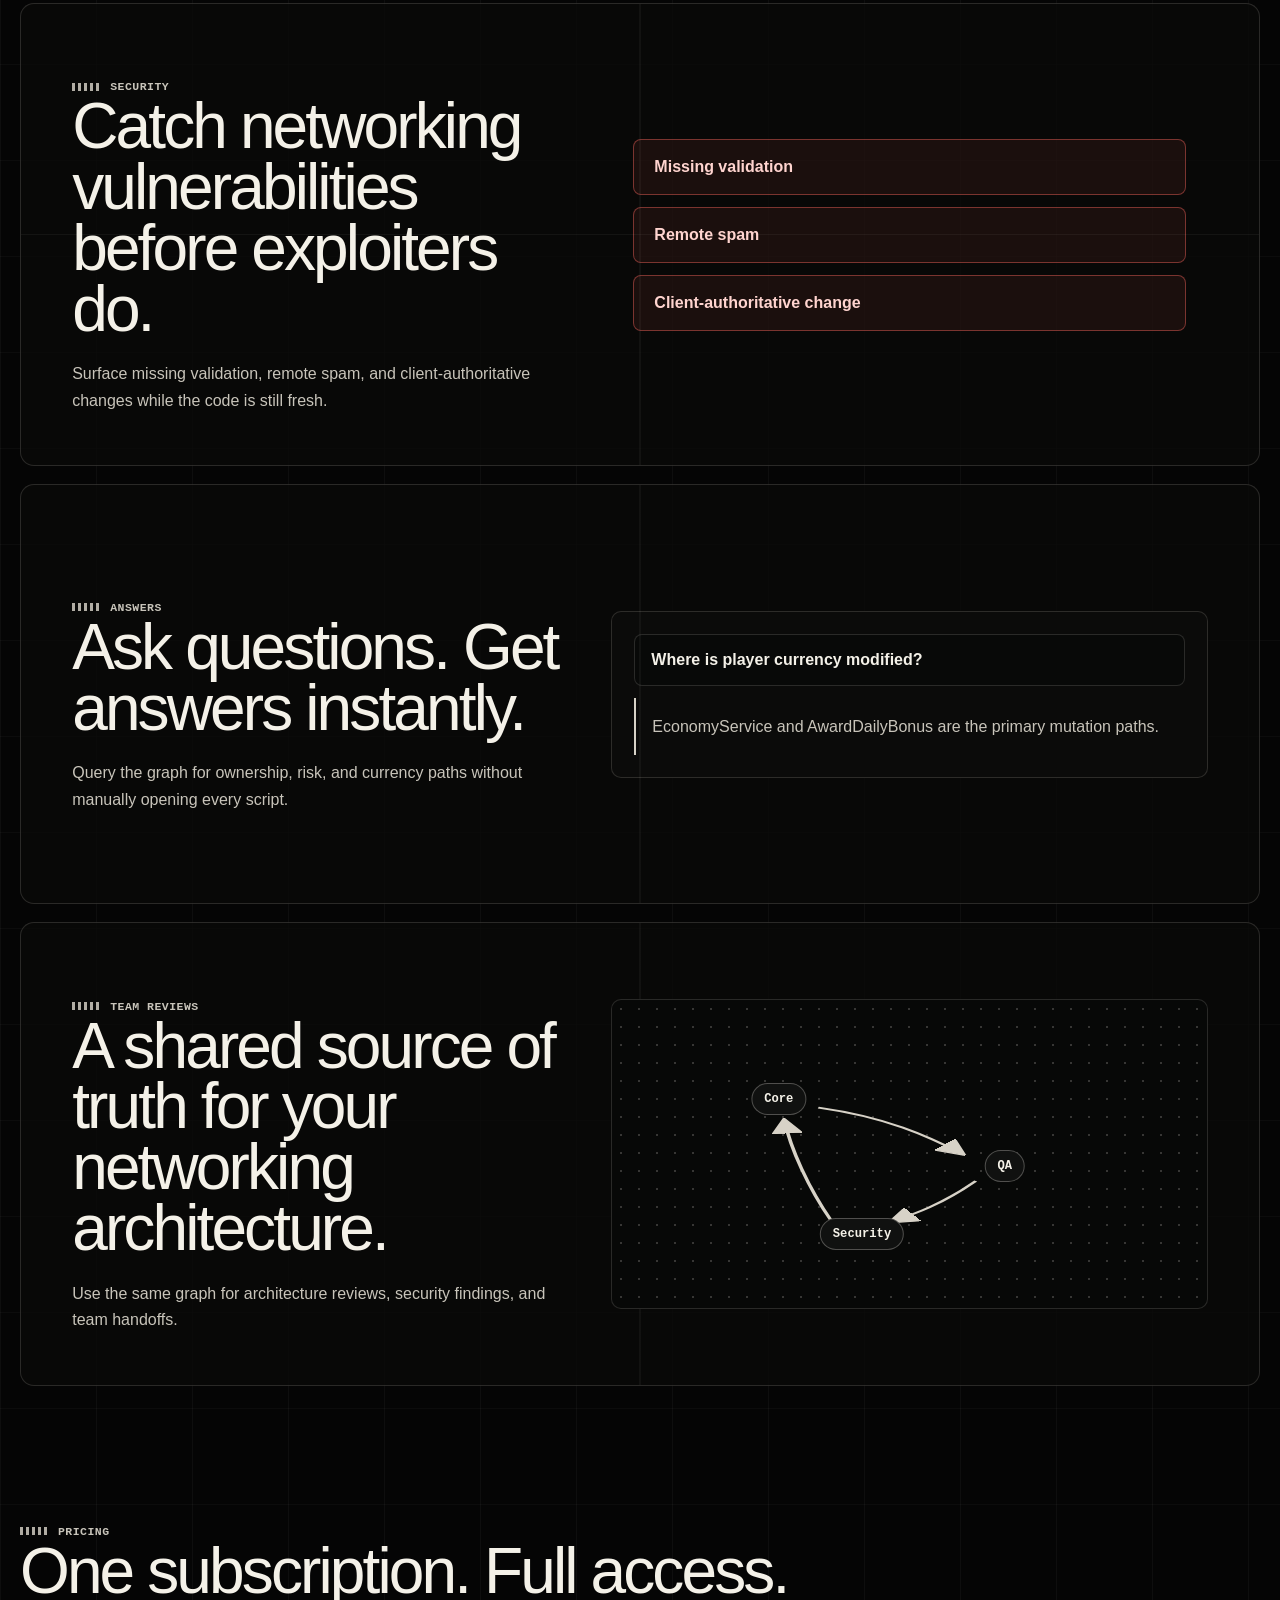
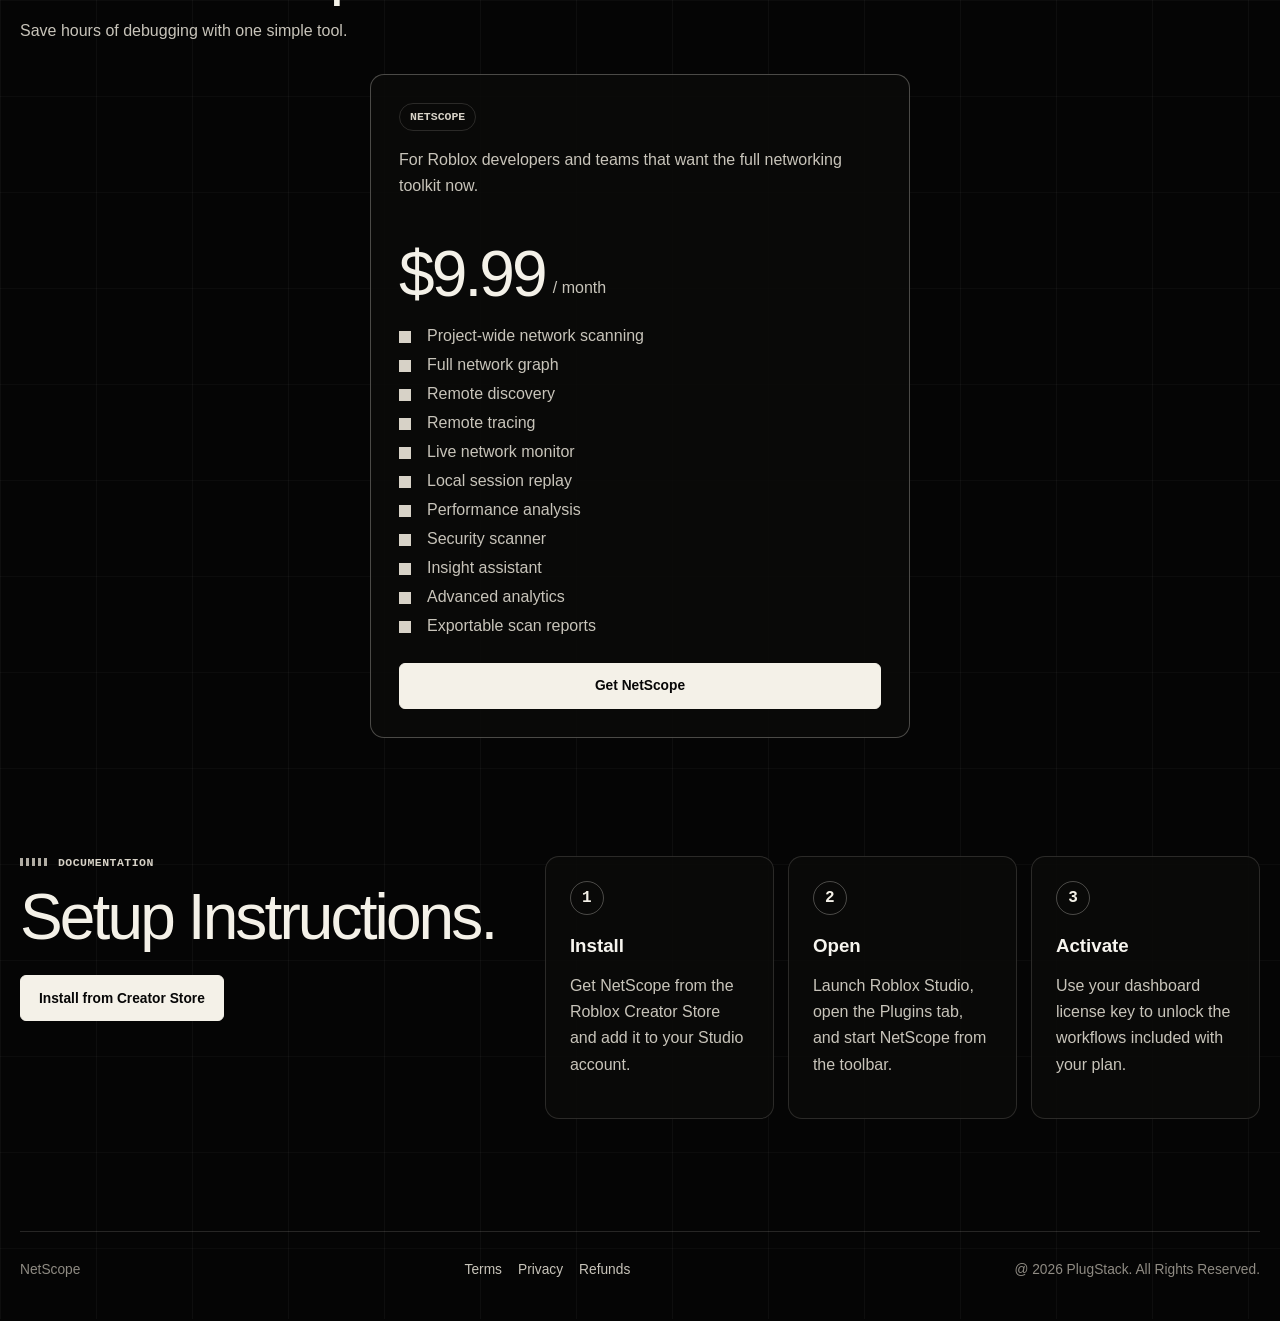
==== commit 80538b56: "index.html" ====
--- a/index.html
+++ b/index.html
@@ -243,7 +243,7 @@
         <div class="section-heading pricing-heading">
           <div>
             <p class="eyebrow">Pricing</p>
-            <h2>One subscription. Full plugin access.</h2>
+            <h2>One subscription. Full access.</h2>
             <p>Save hours of debugging with one simple tool.</p>
           </div>
         </div>
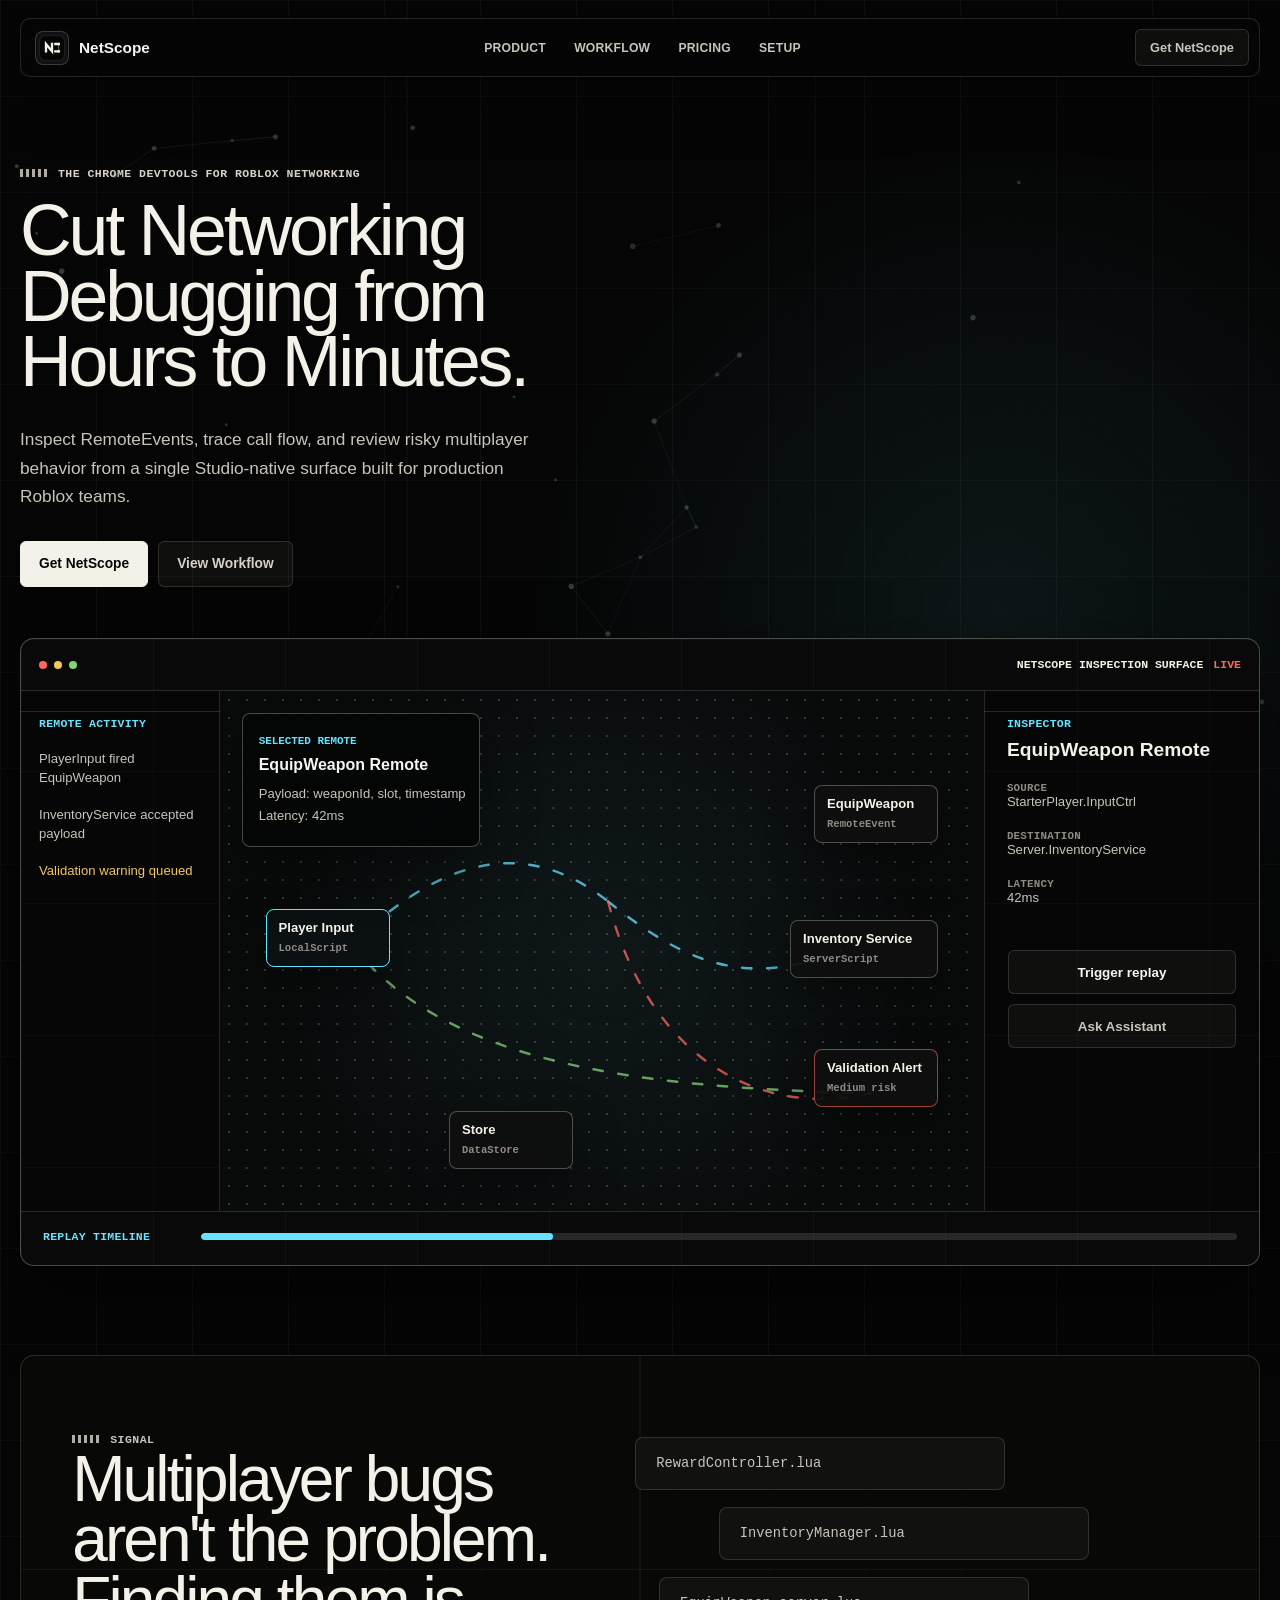
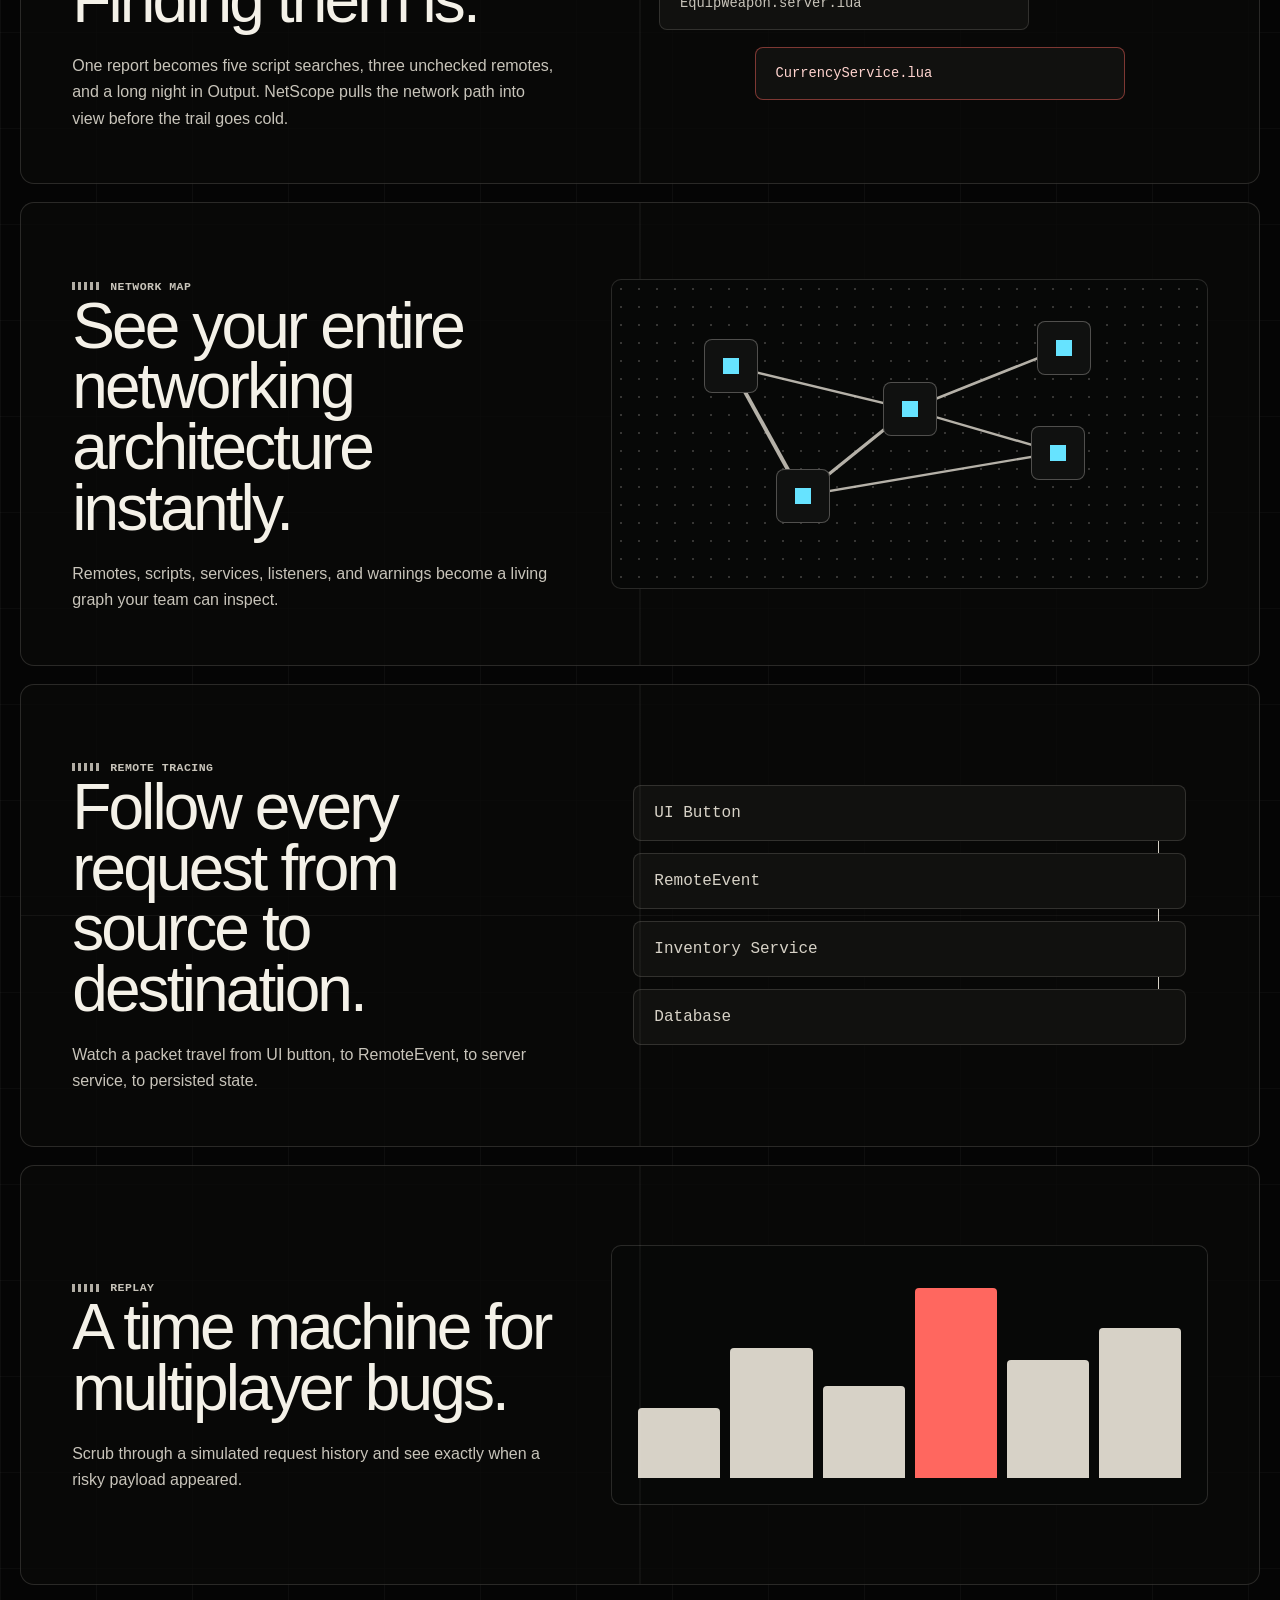
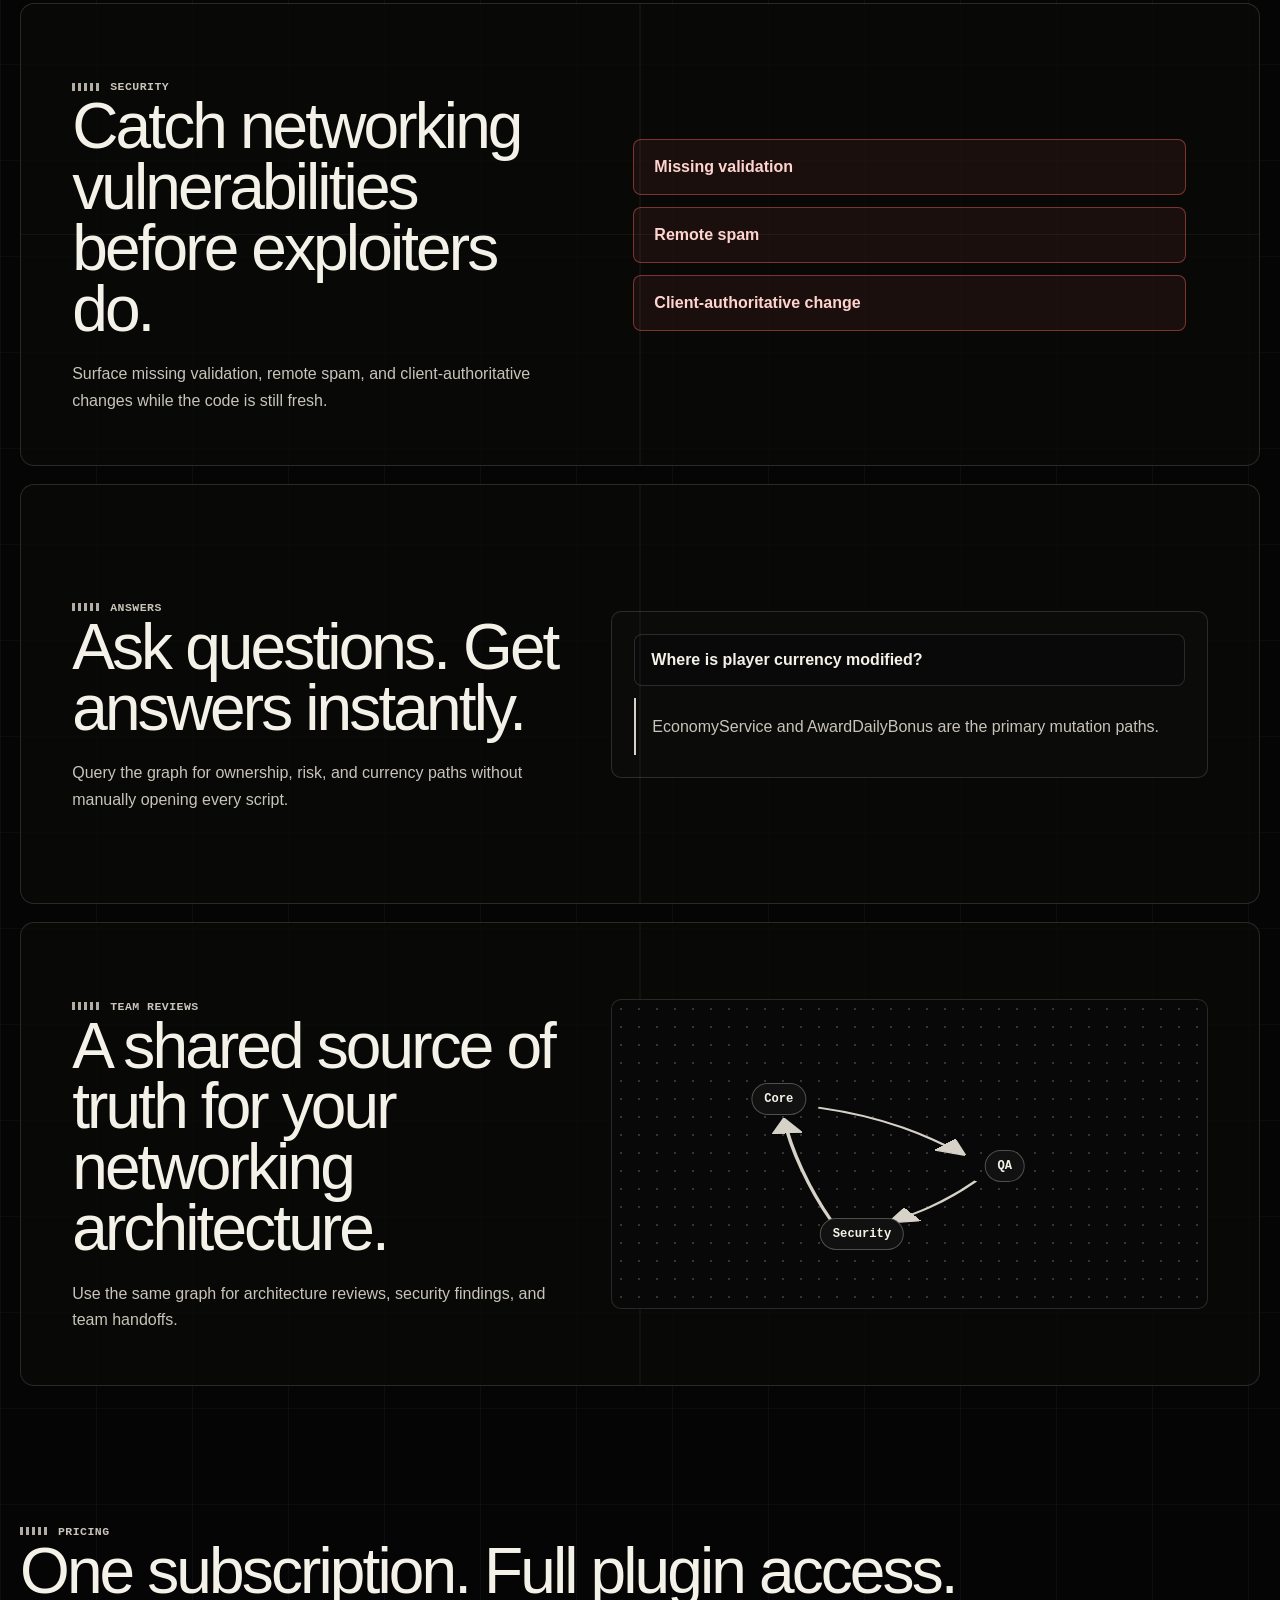
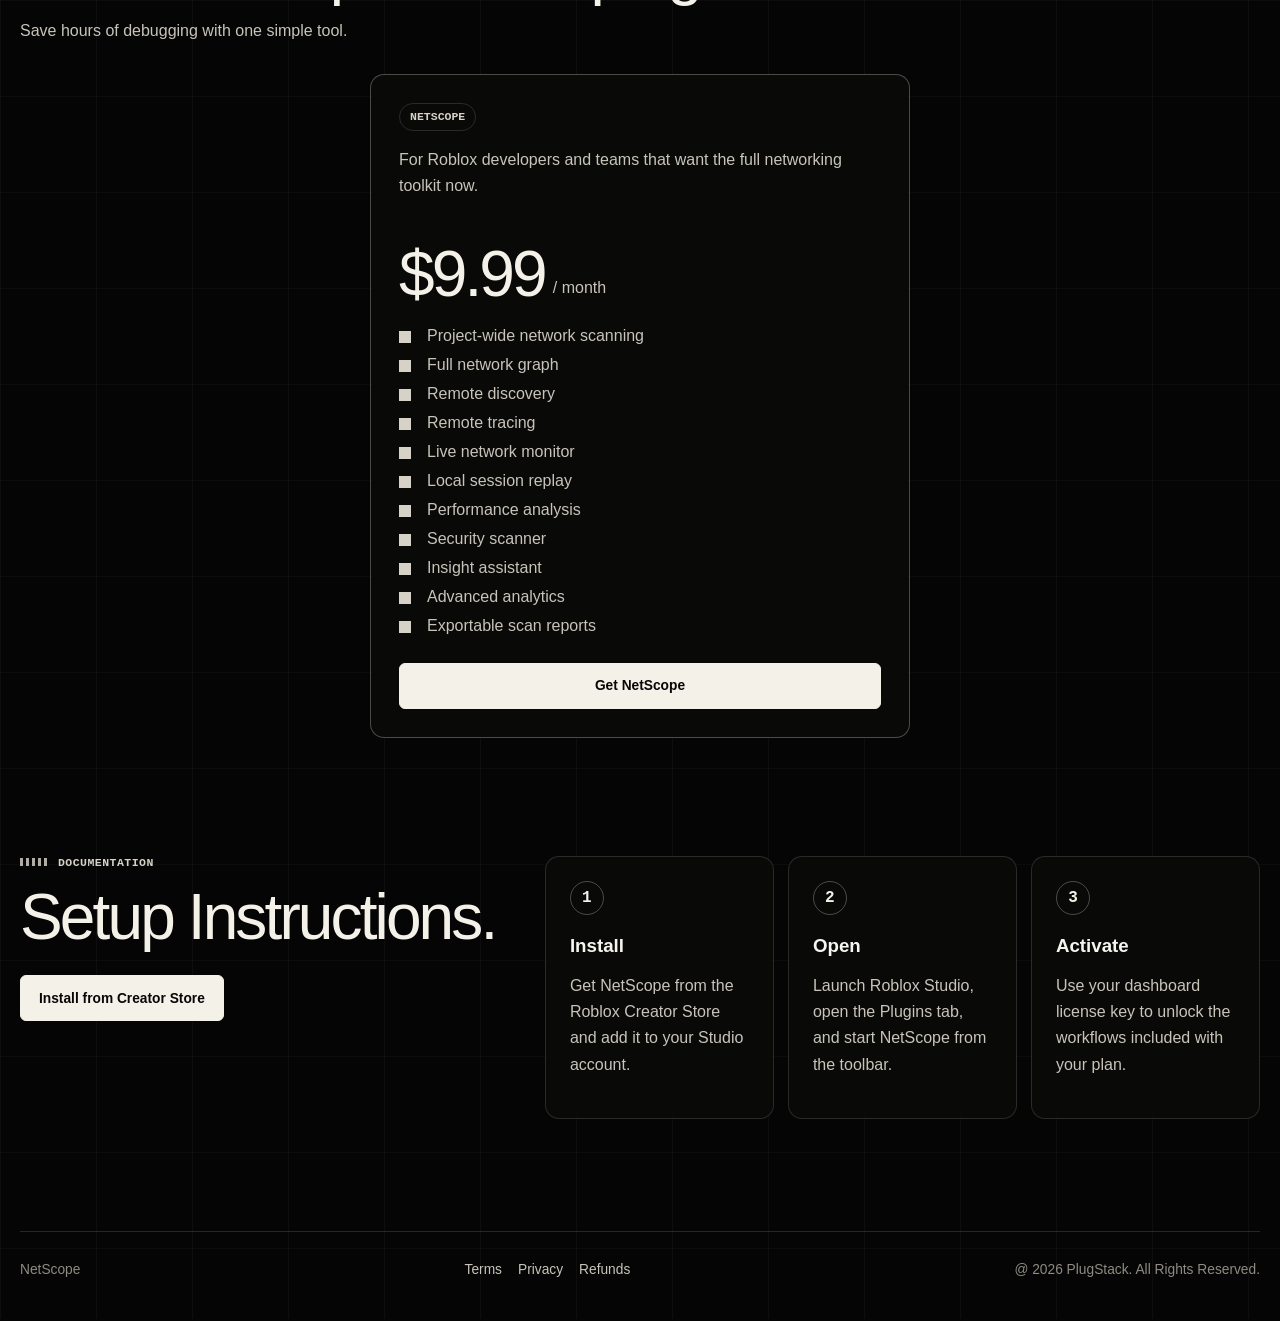
==== commit ff2e3516: "index.html" ====
--- a/index.html
+++ b/index.html
@@ -243,7 +243,7 @@
         <div class="section-heading pricing-heading">
           <div>
             <p class="eyebrow">Pricing</p>
-            <h2>One subscription. Full access.</h2>
+            <h2>One subscription. Full plugin access.</h2>
             <p>Save hours of debugging with one simple tool.</p>
           </div>
         </div>
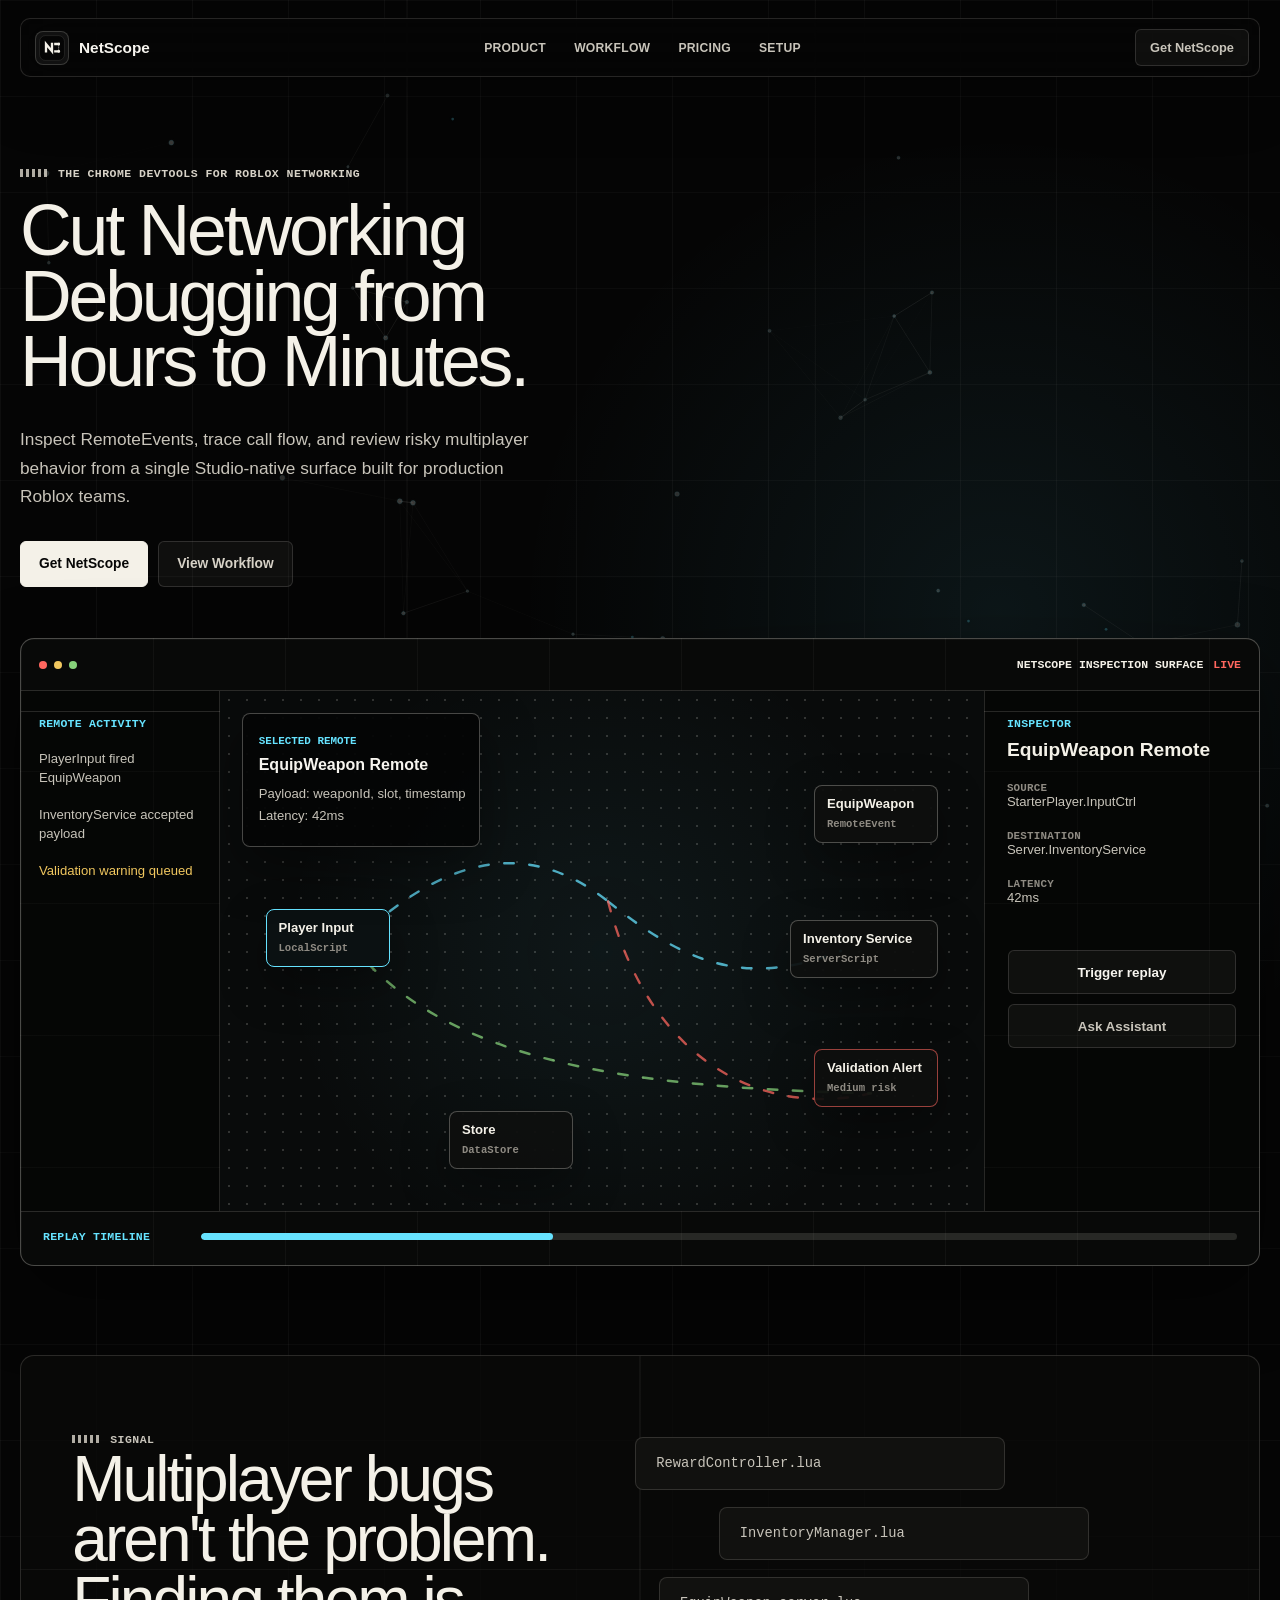
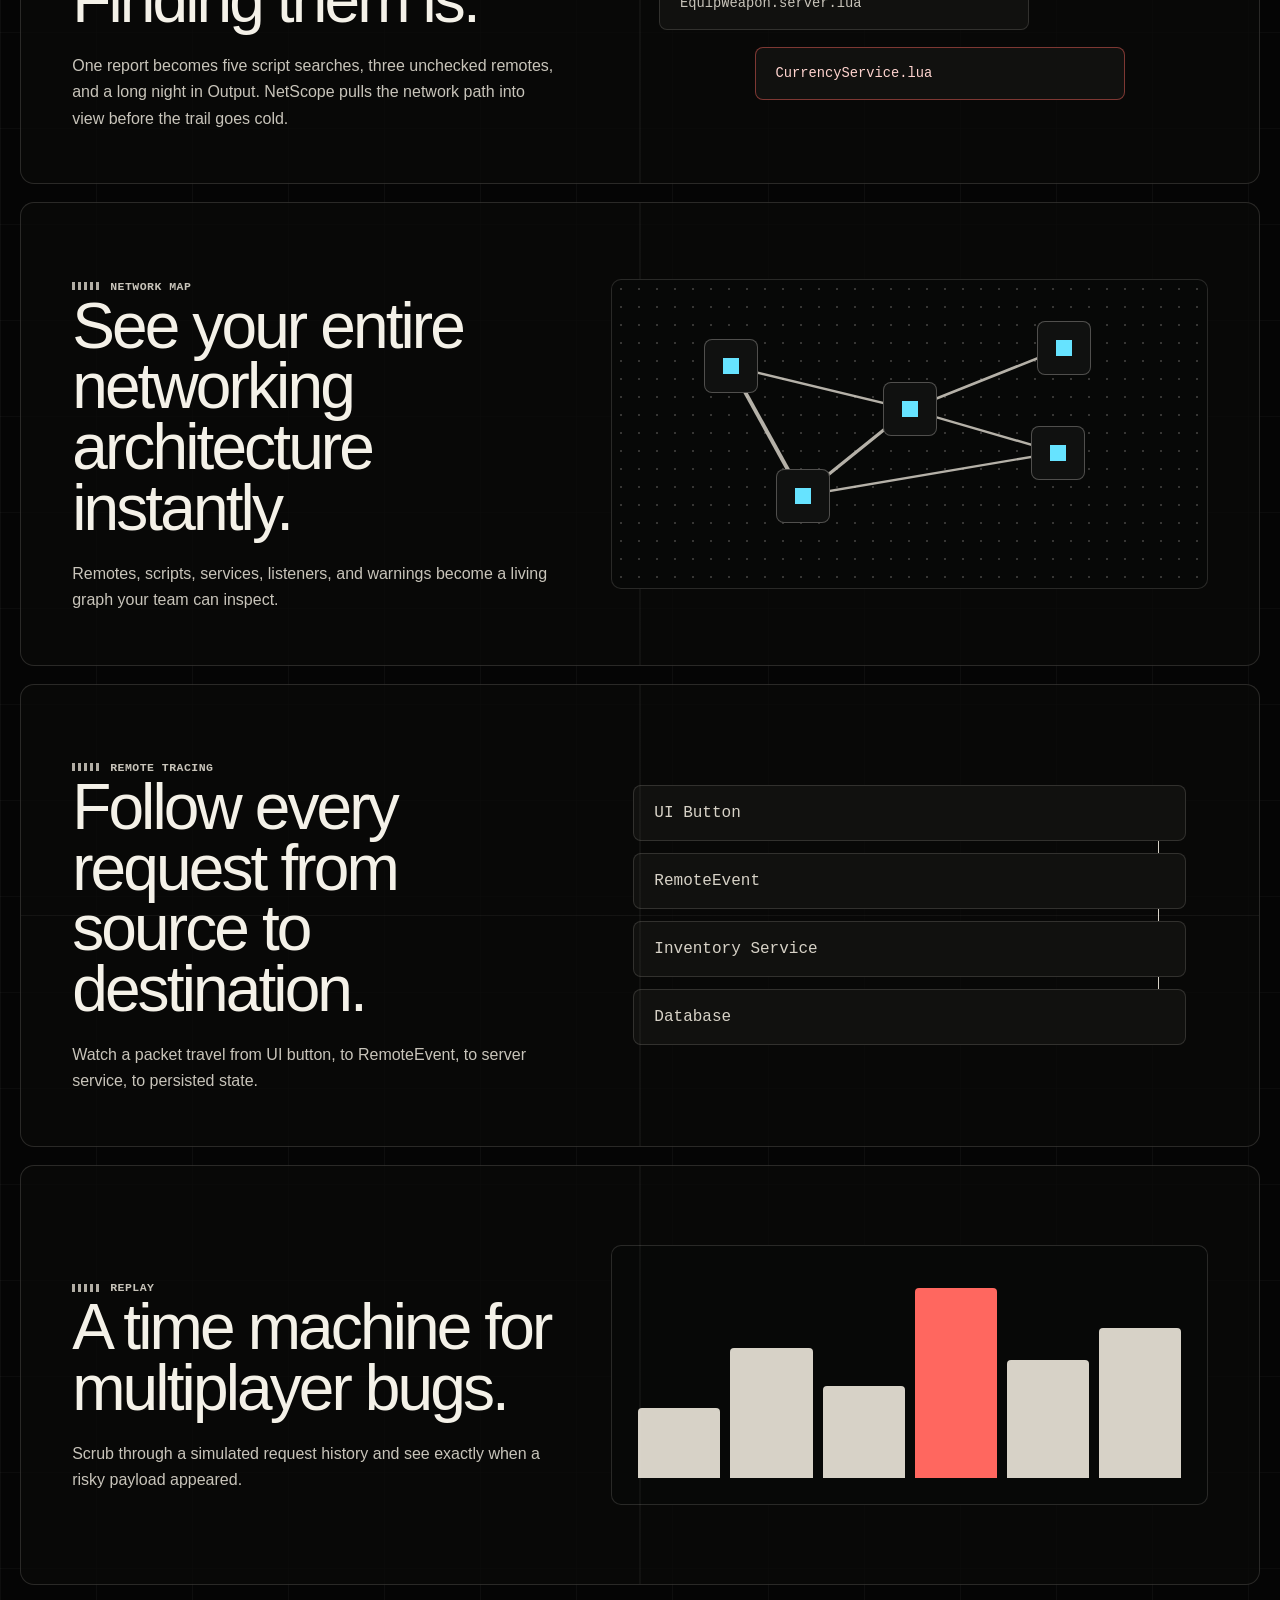
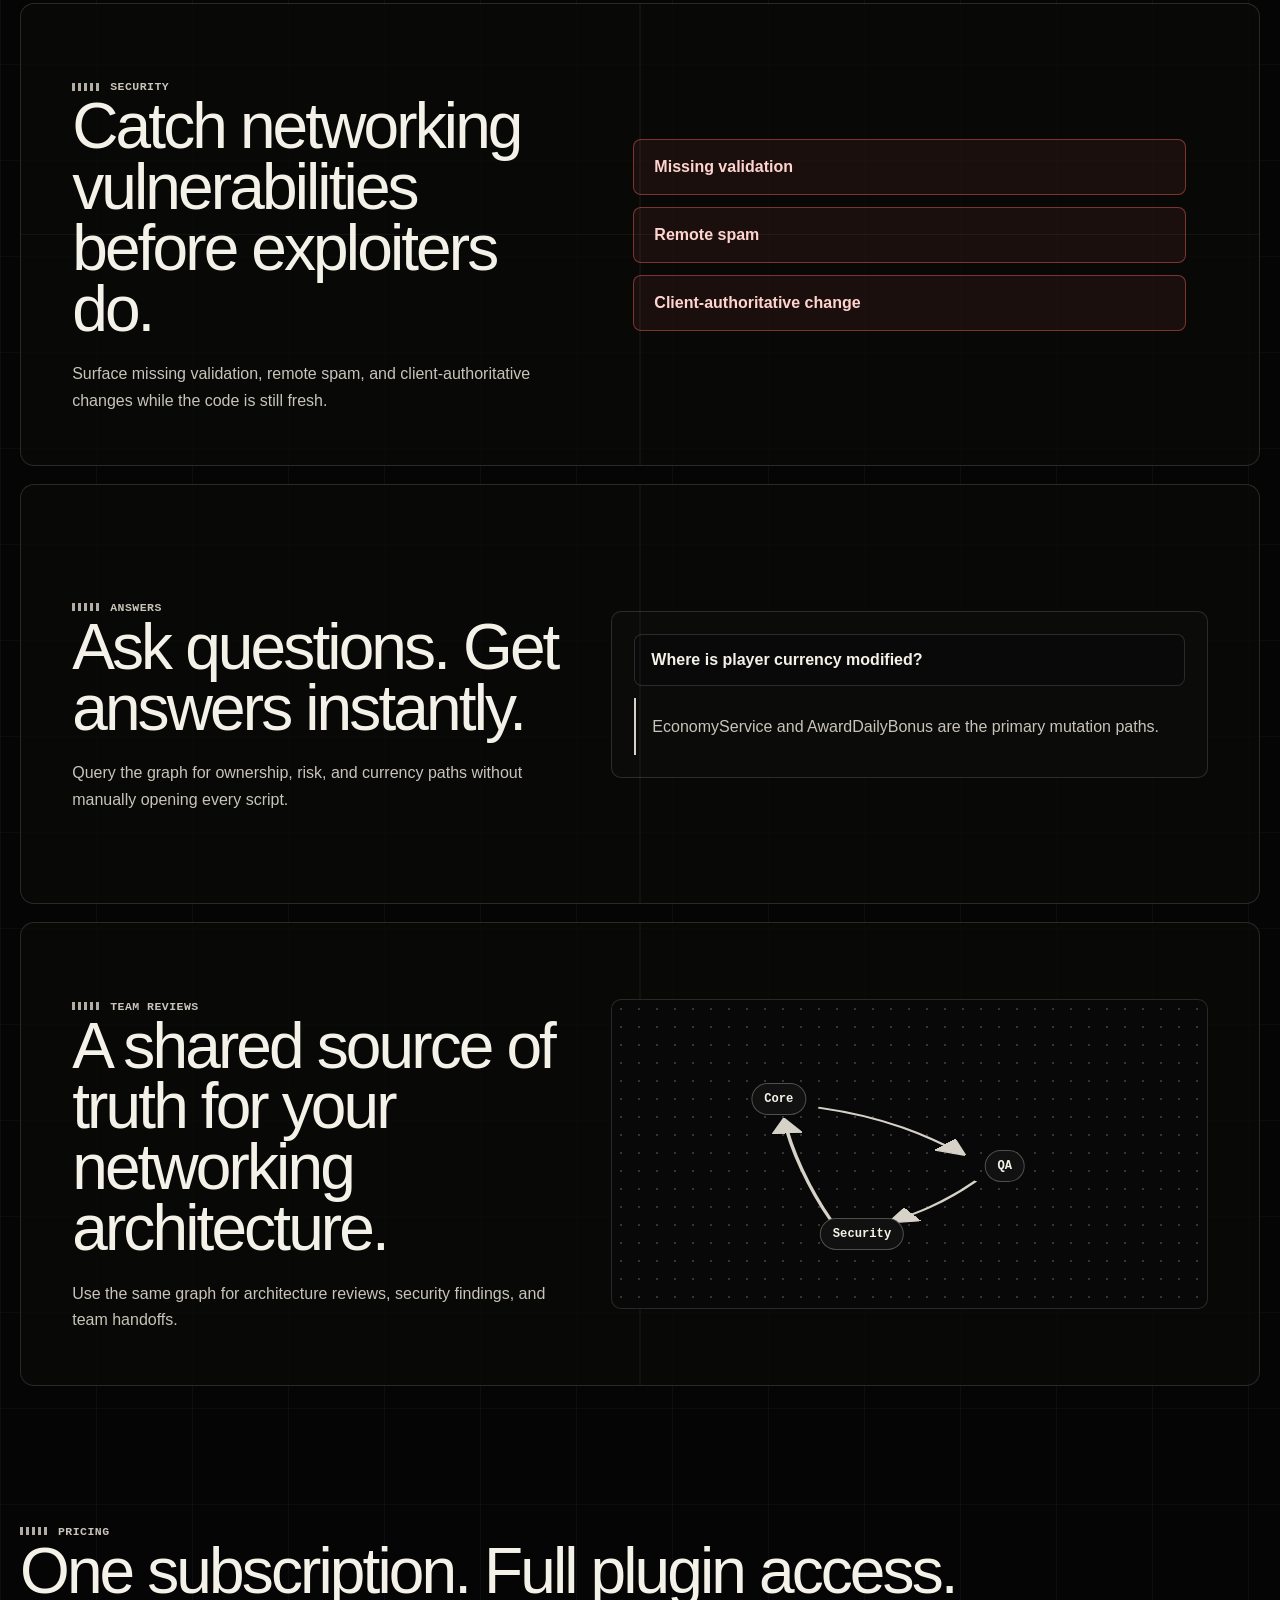
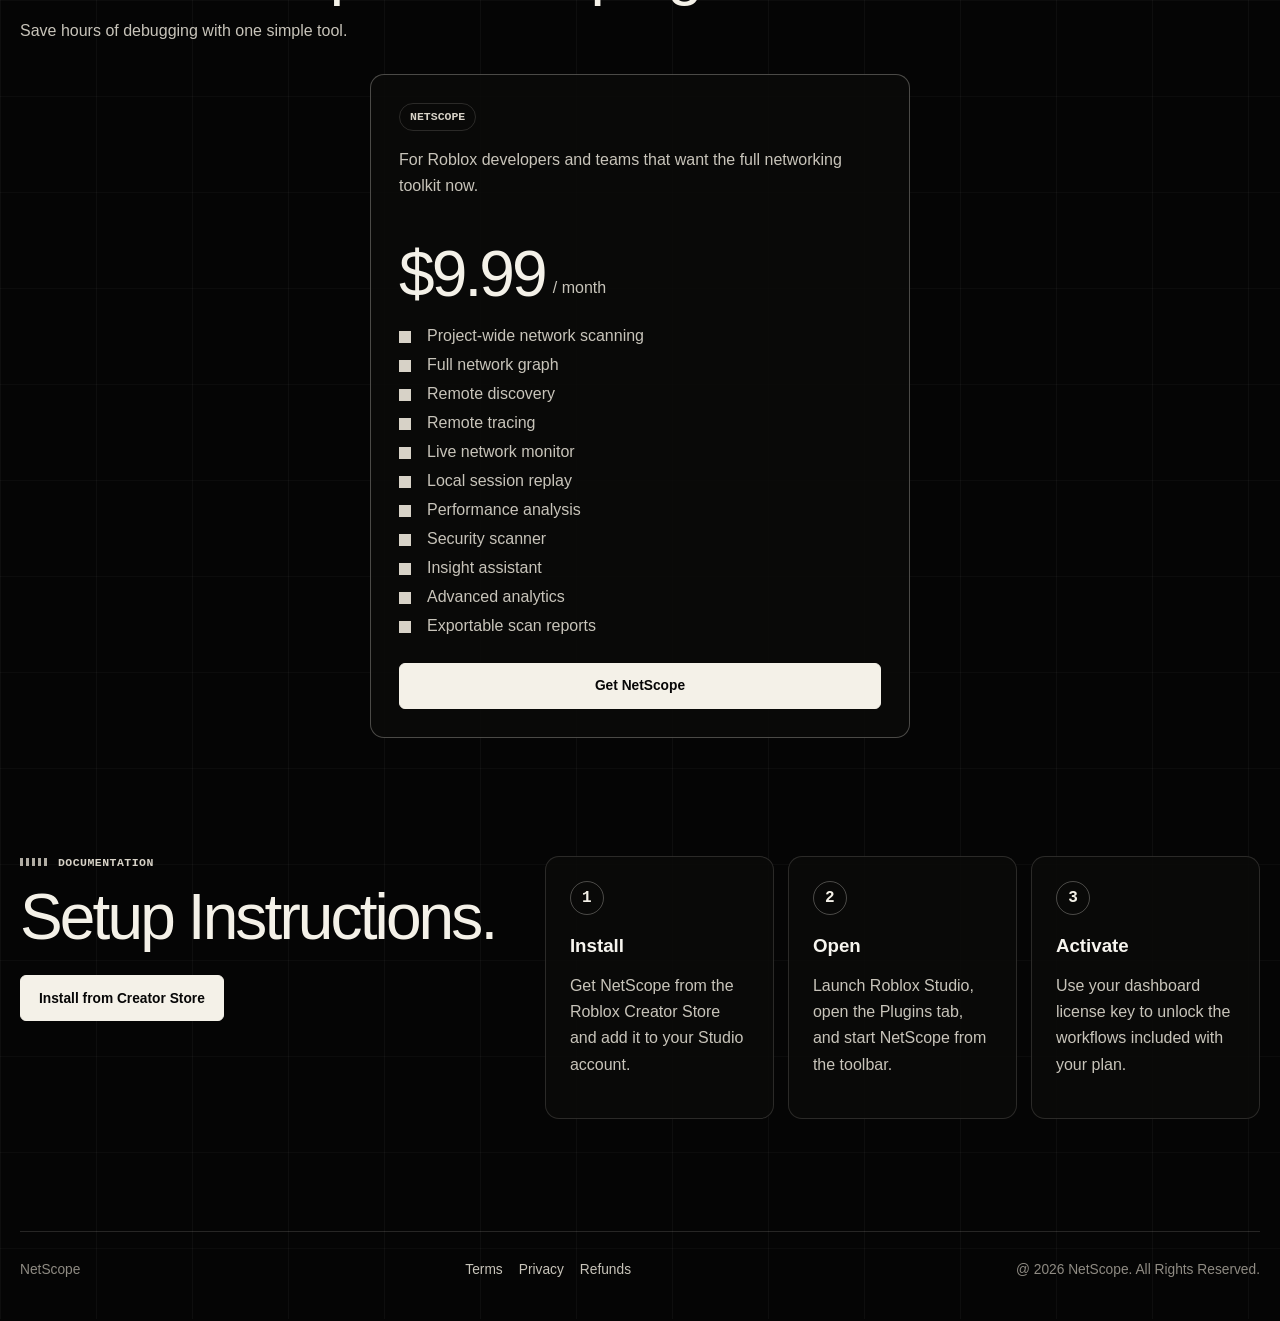
==== commit c57647b4: "index.html" ====
--- a/index.html
+++ b/index.html
@@ -310,7 +310,7 @@
         <a href="privacy.html">Privacy</a>
         <a href="refund.html">Refunds</a>
       </nav>
-      <span>@ 2026 PlugStack. All Rights Reserved.</span>
+      <span>@ 2026 NetScope. All Rights Reserved.</span>
     </footer>
 
     <script src="script.js?v=1.4.0"></script>
